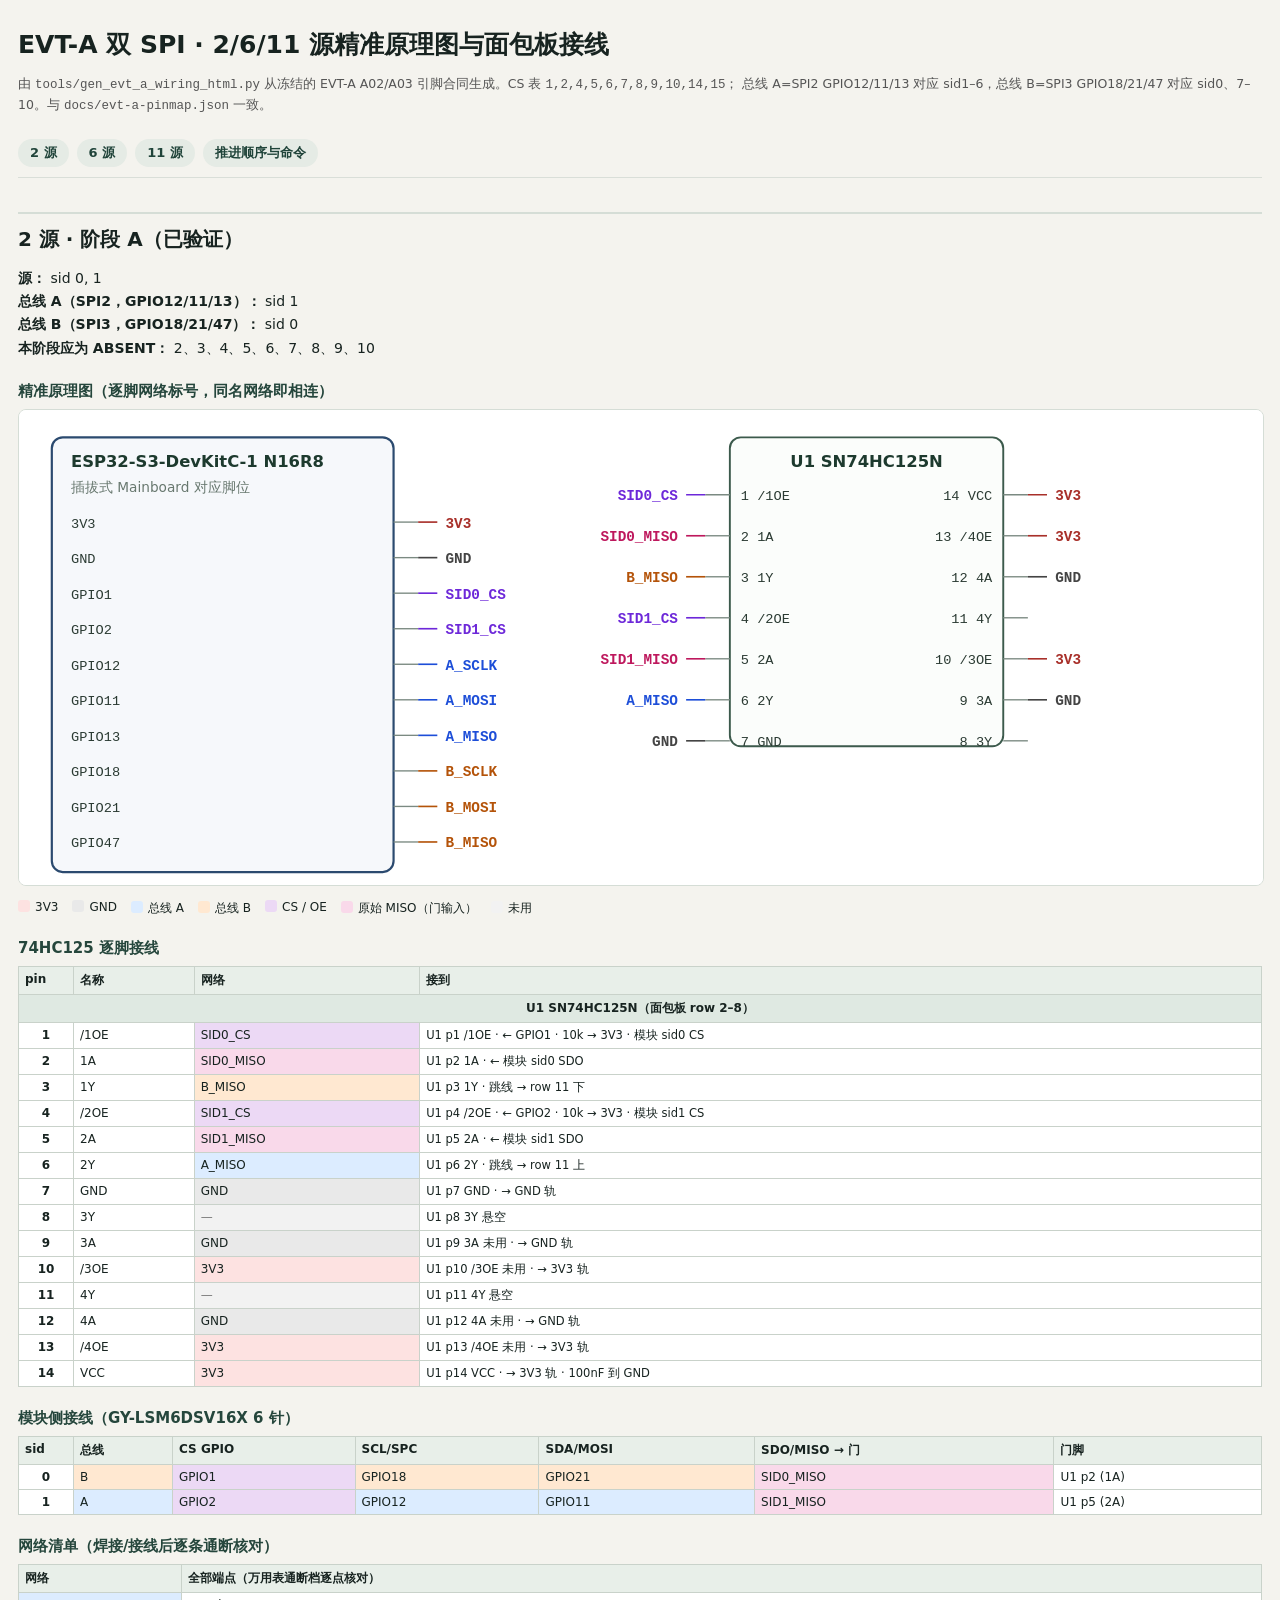
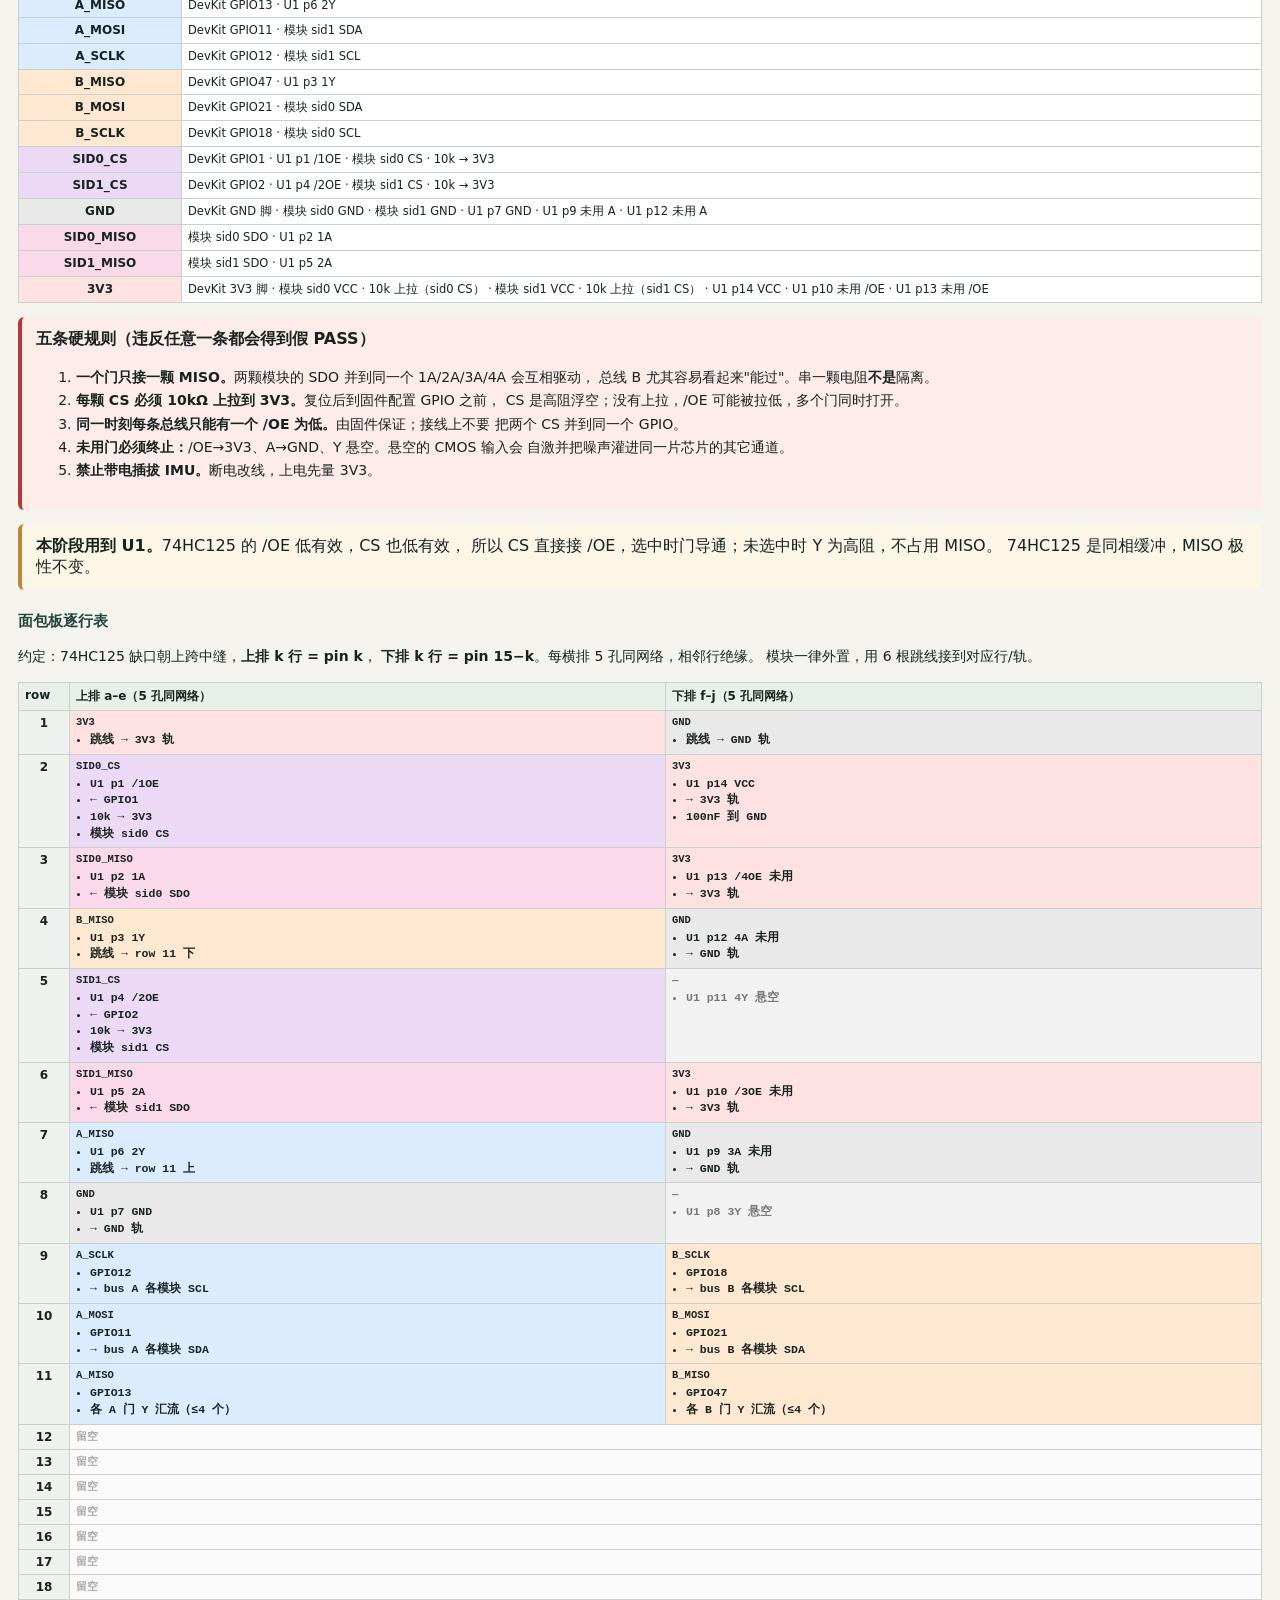
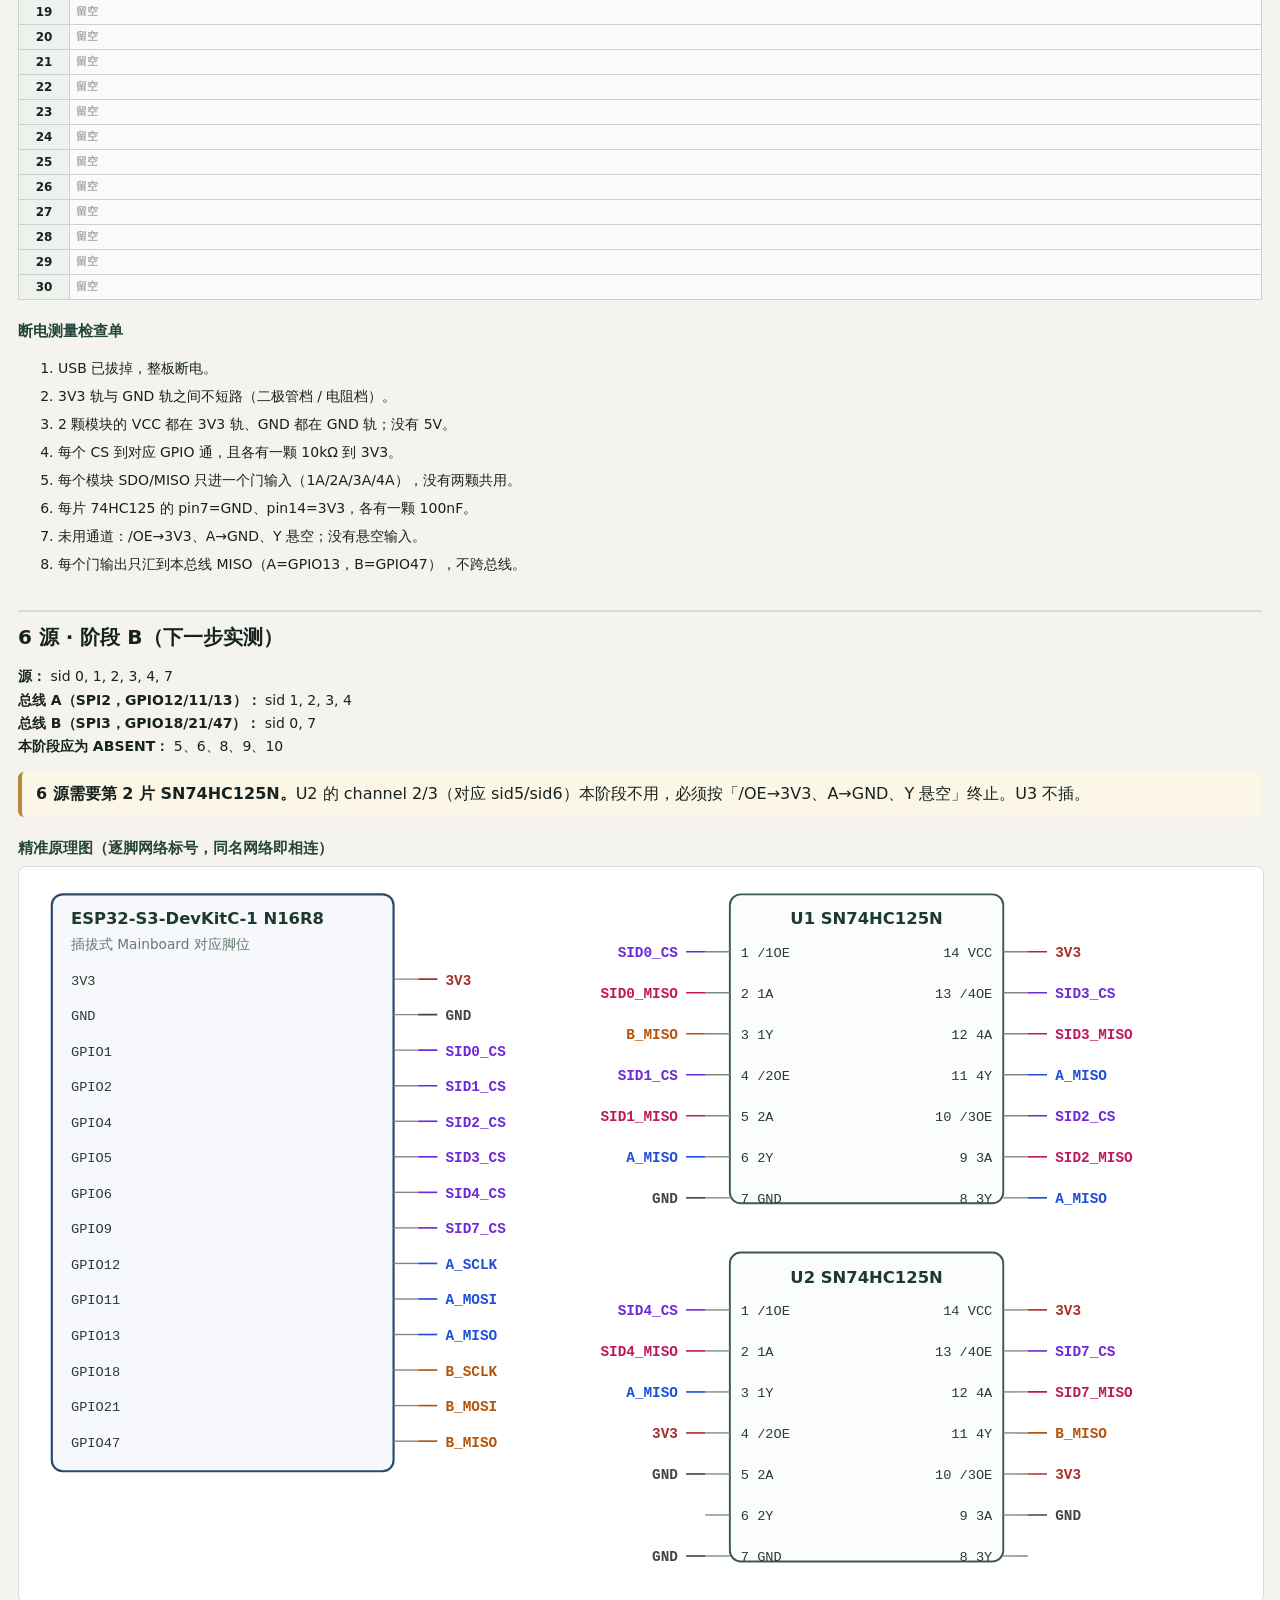
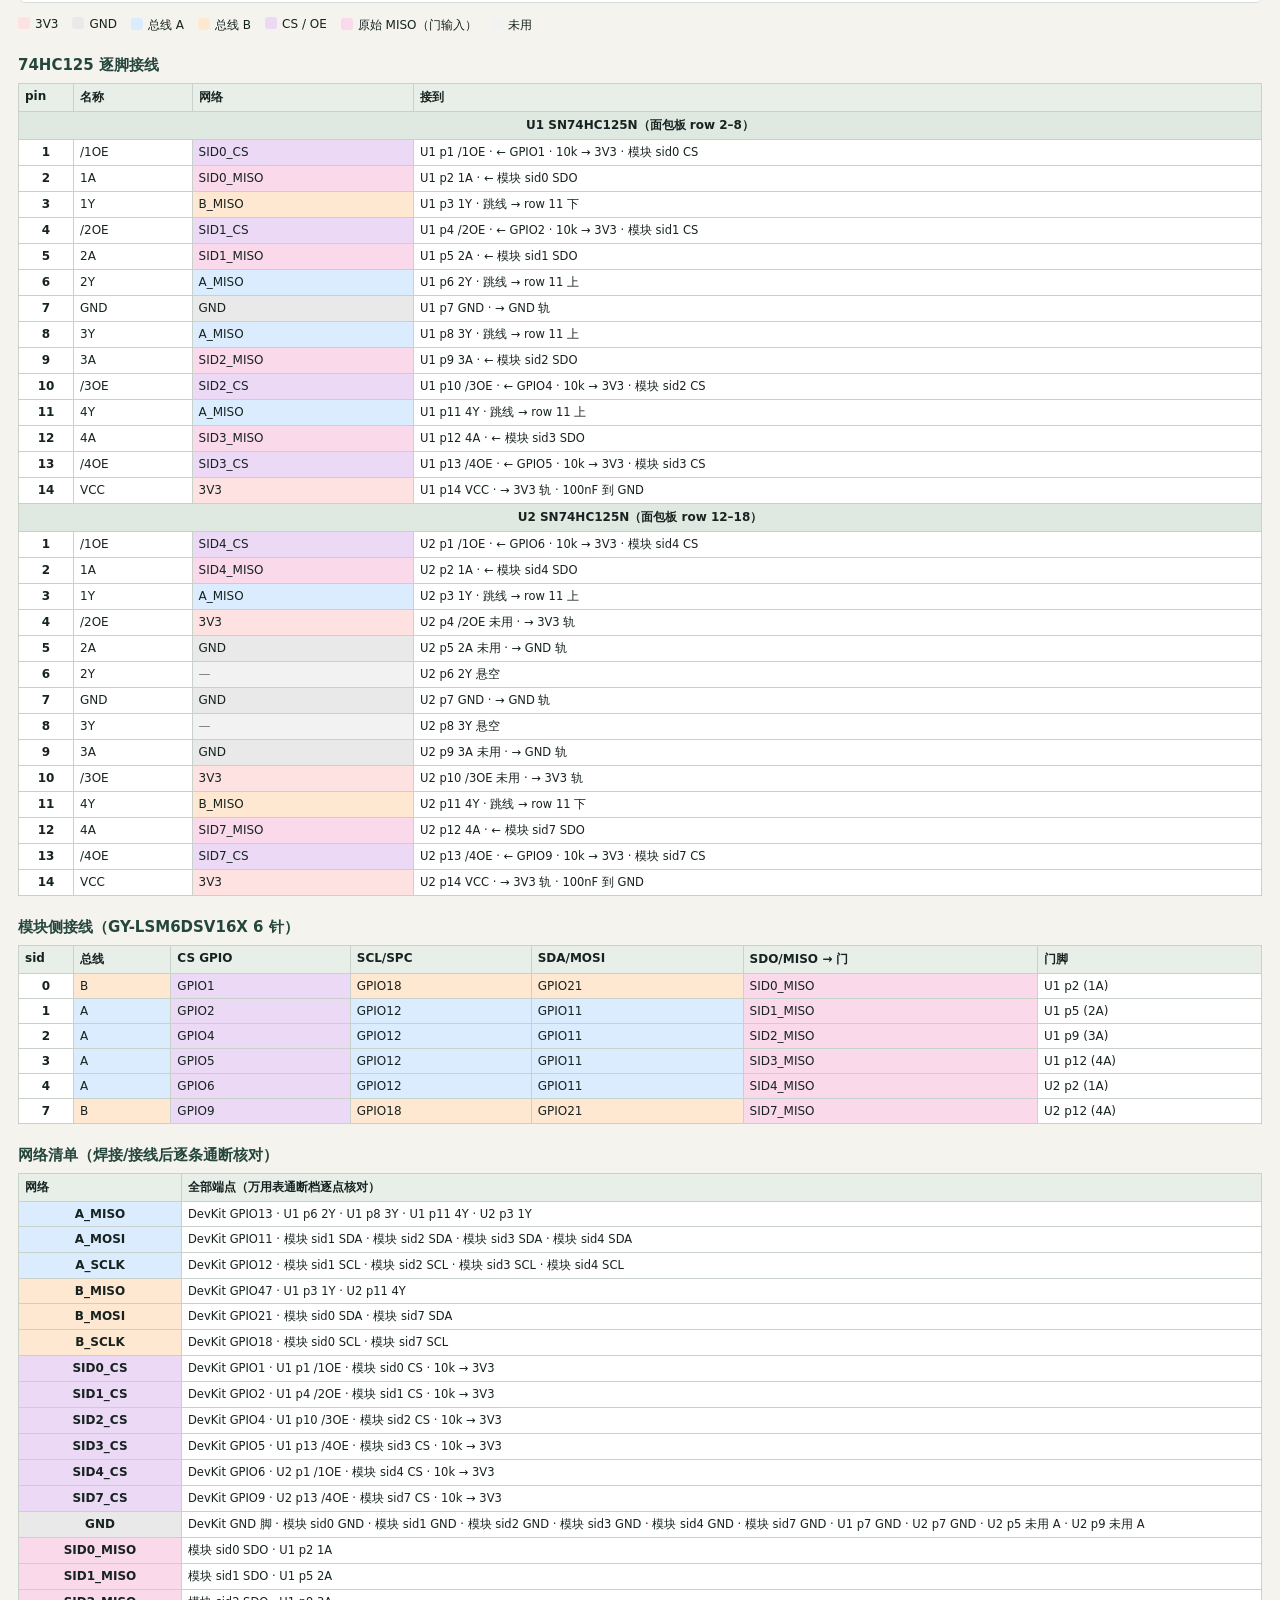
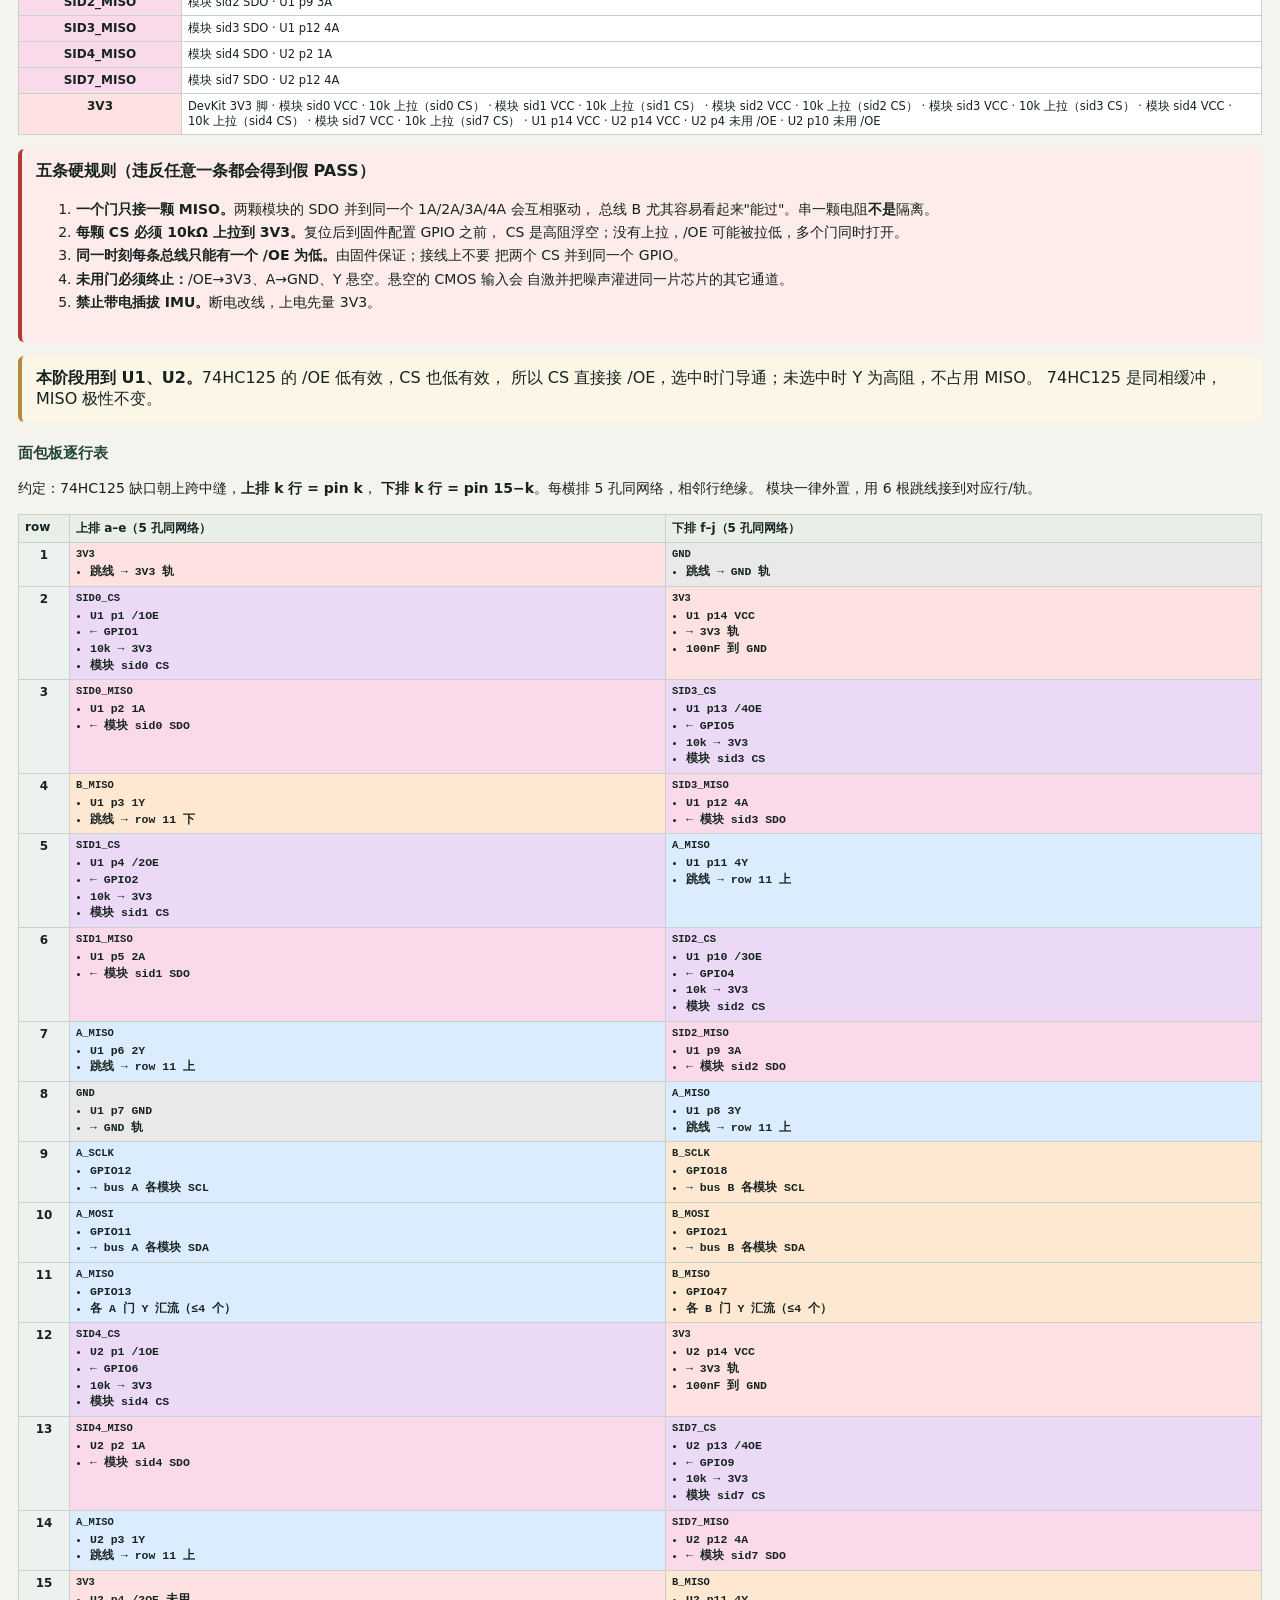
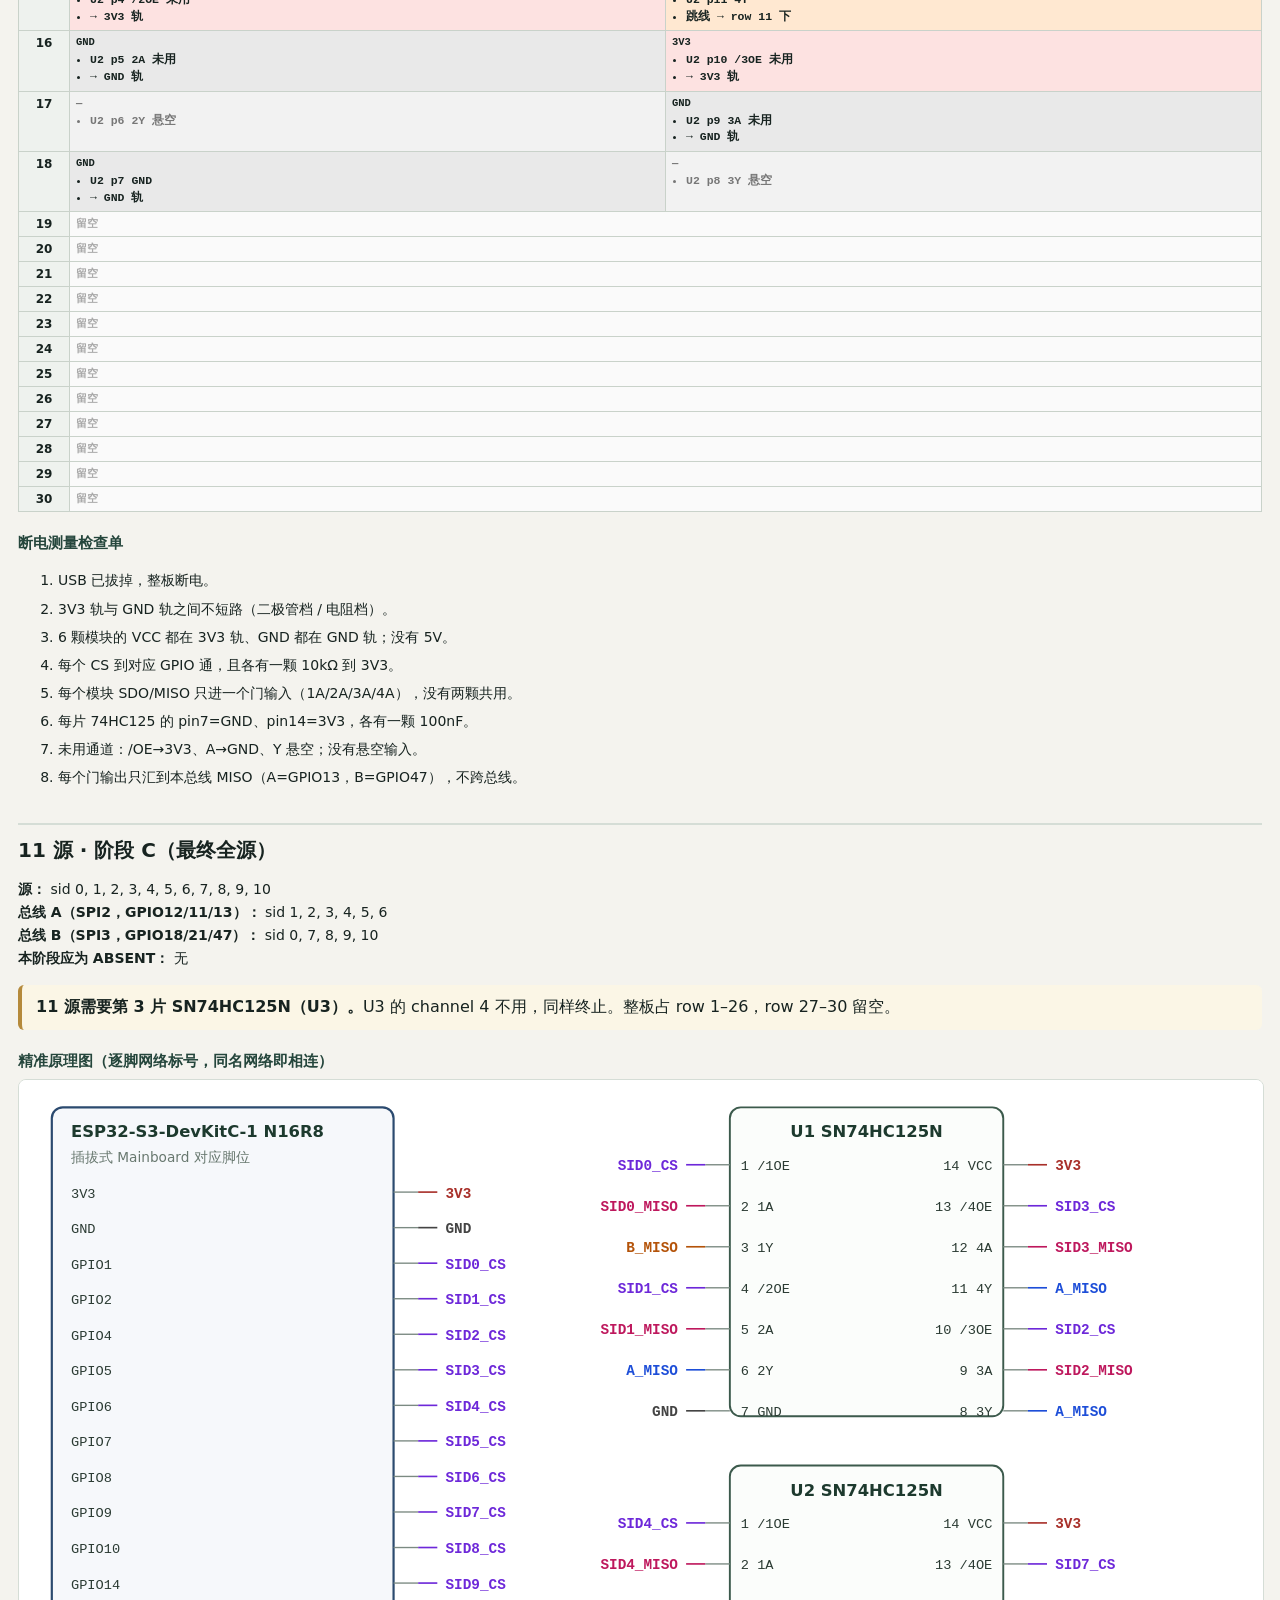
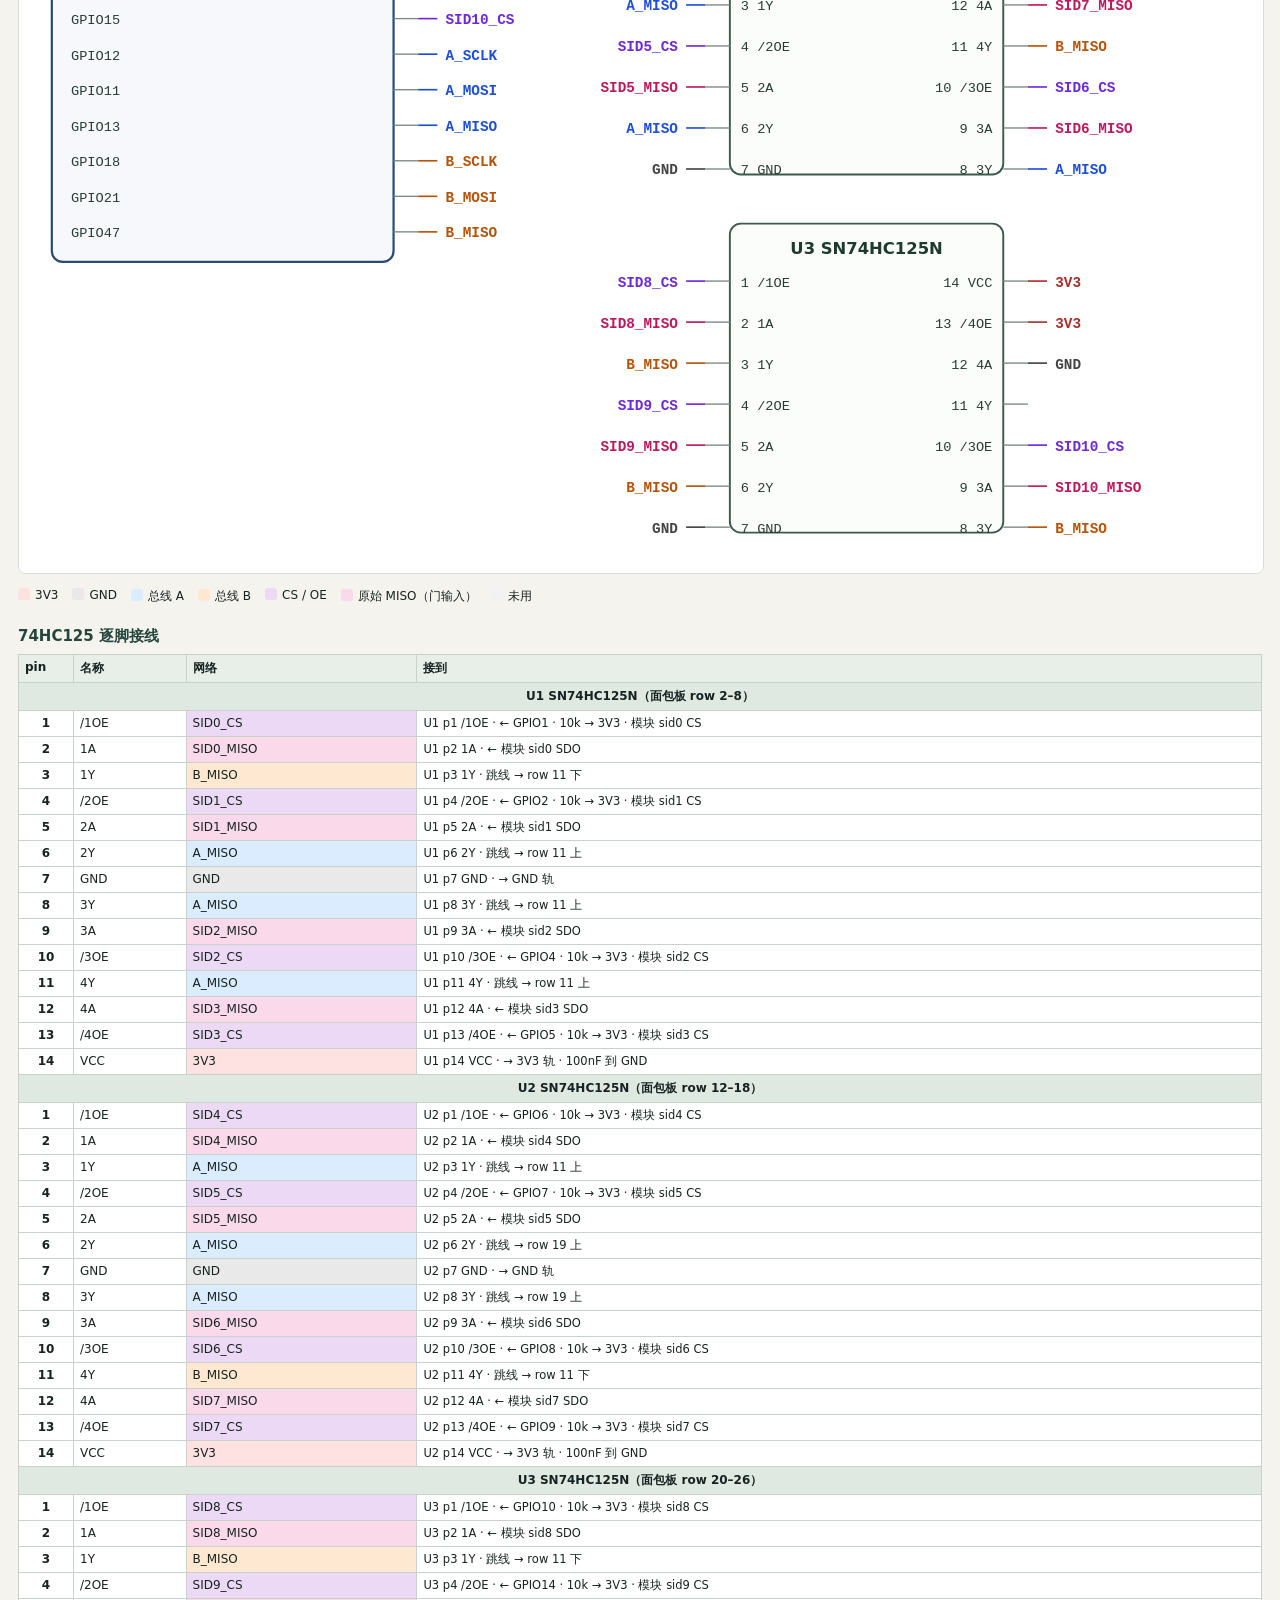
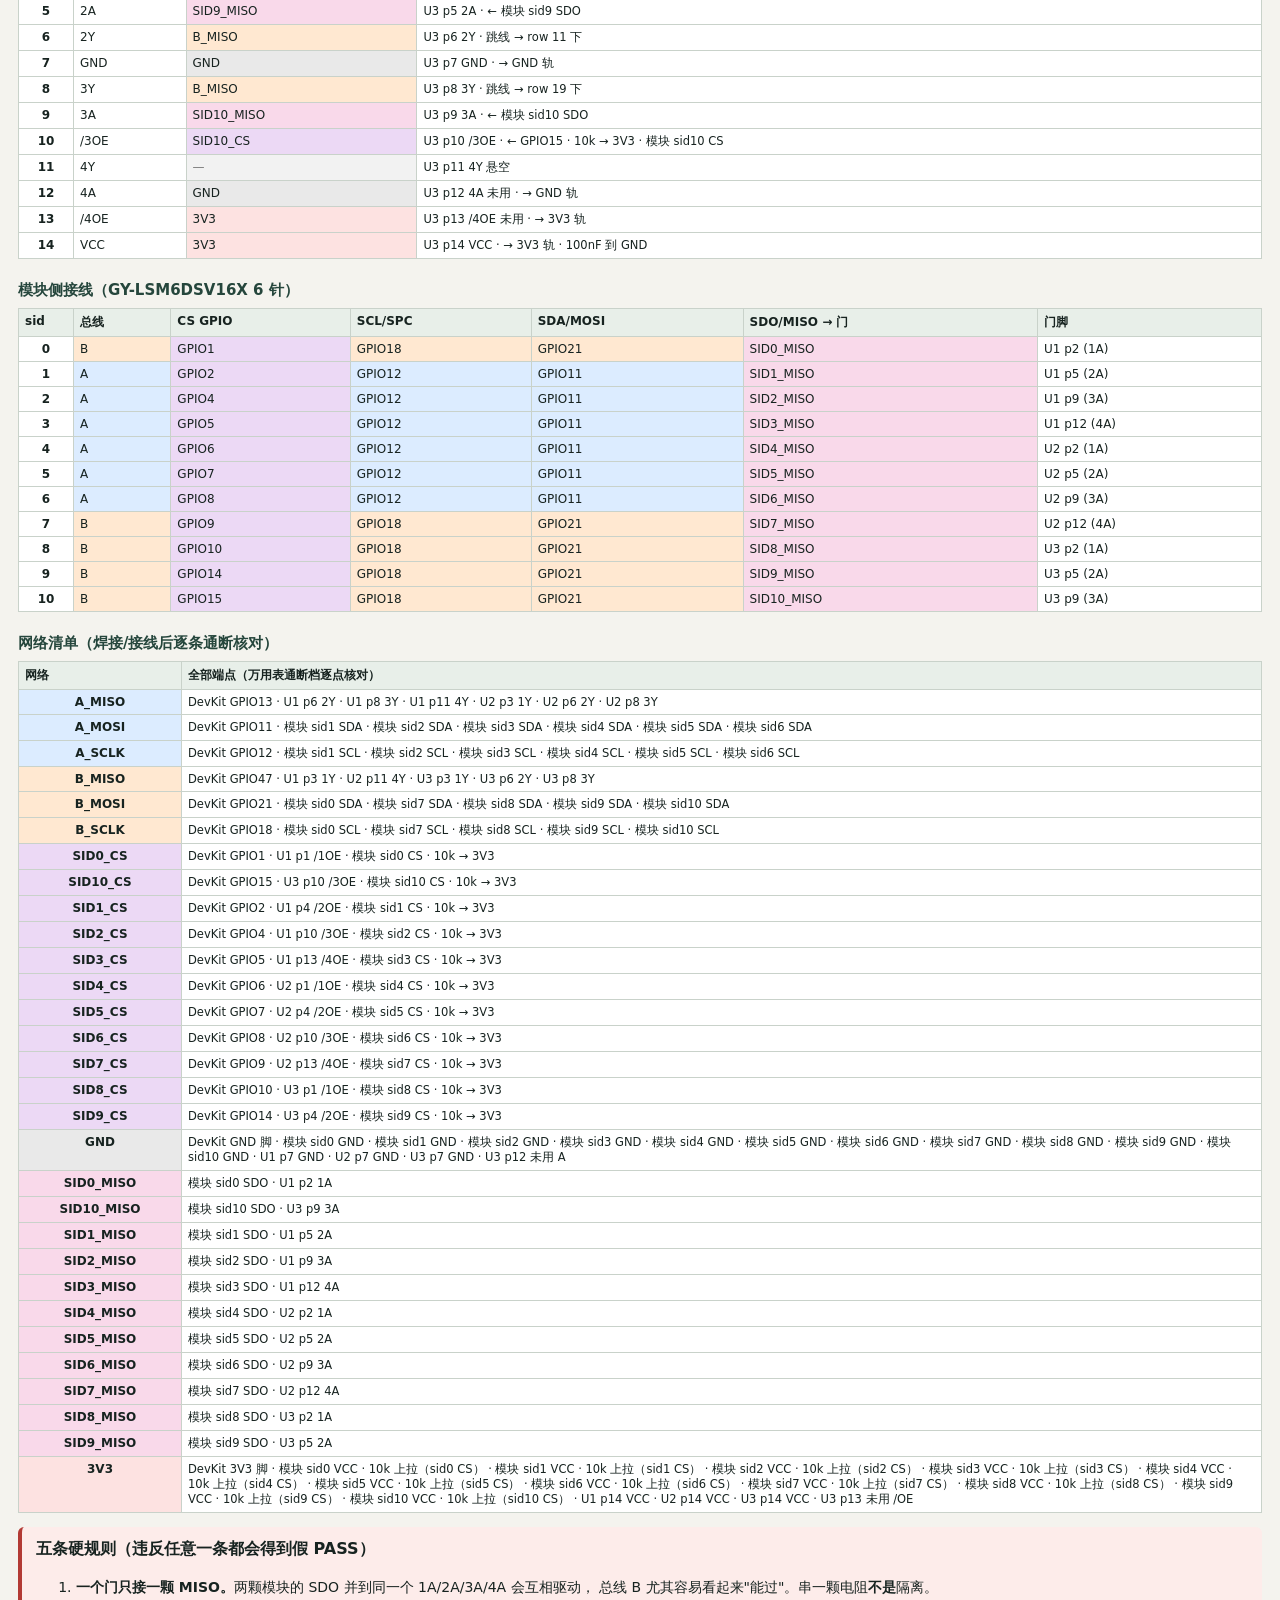
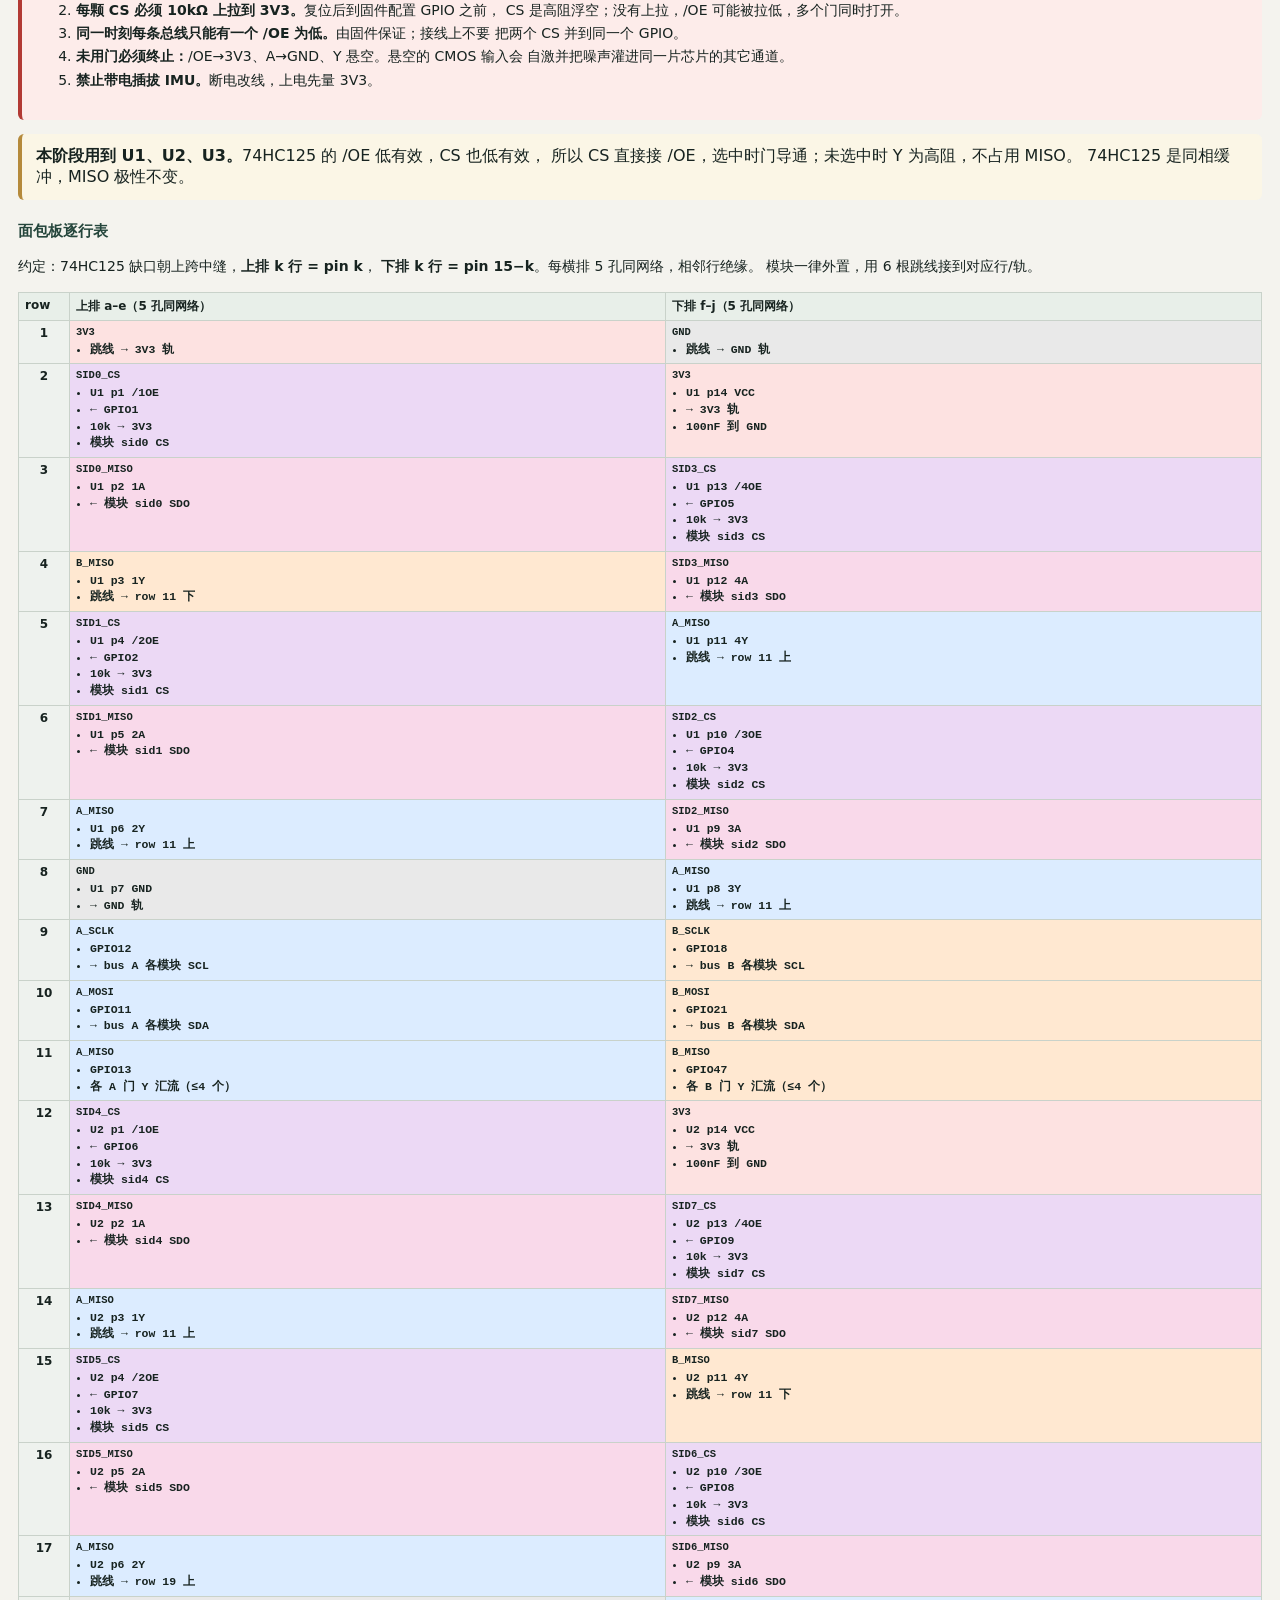
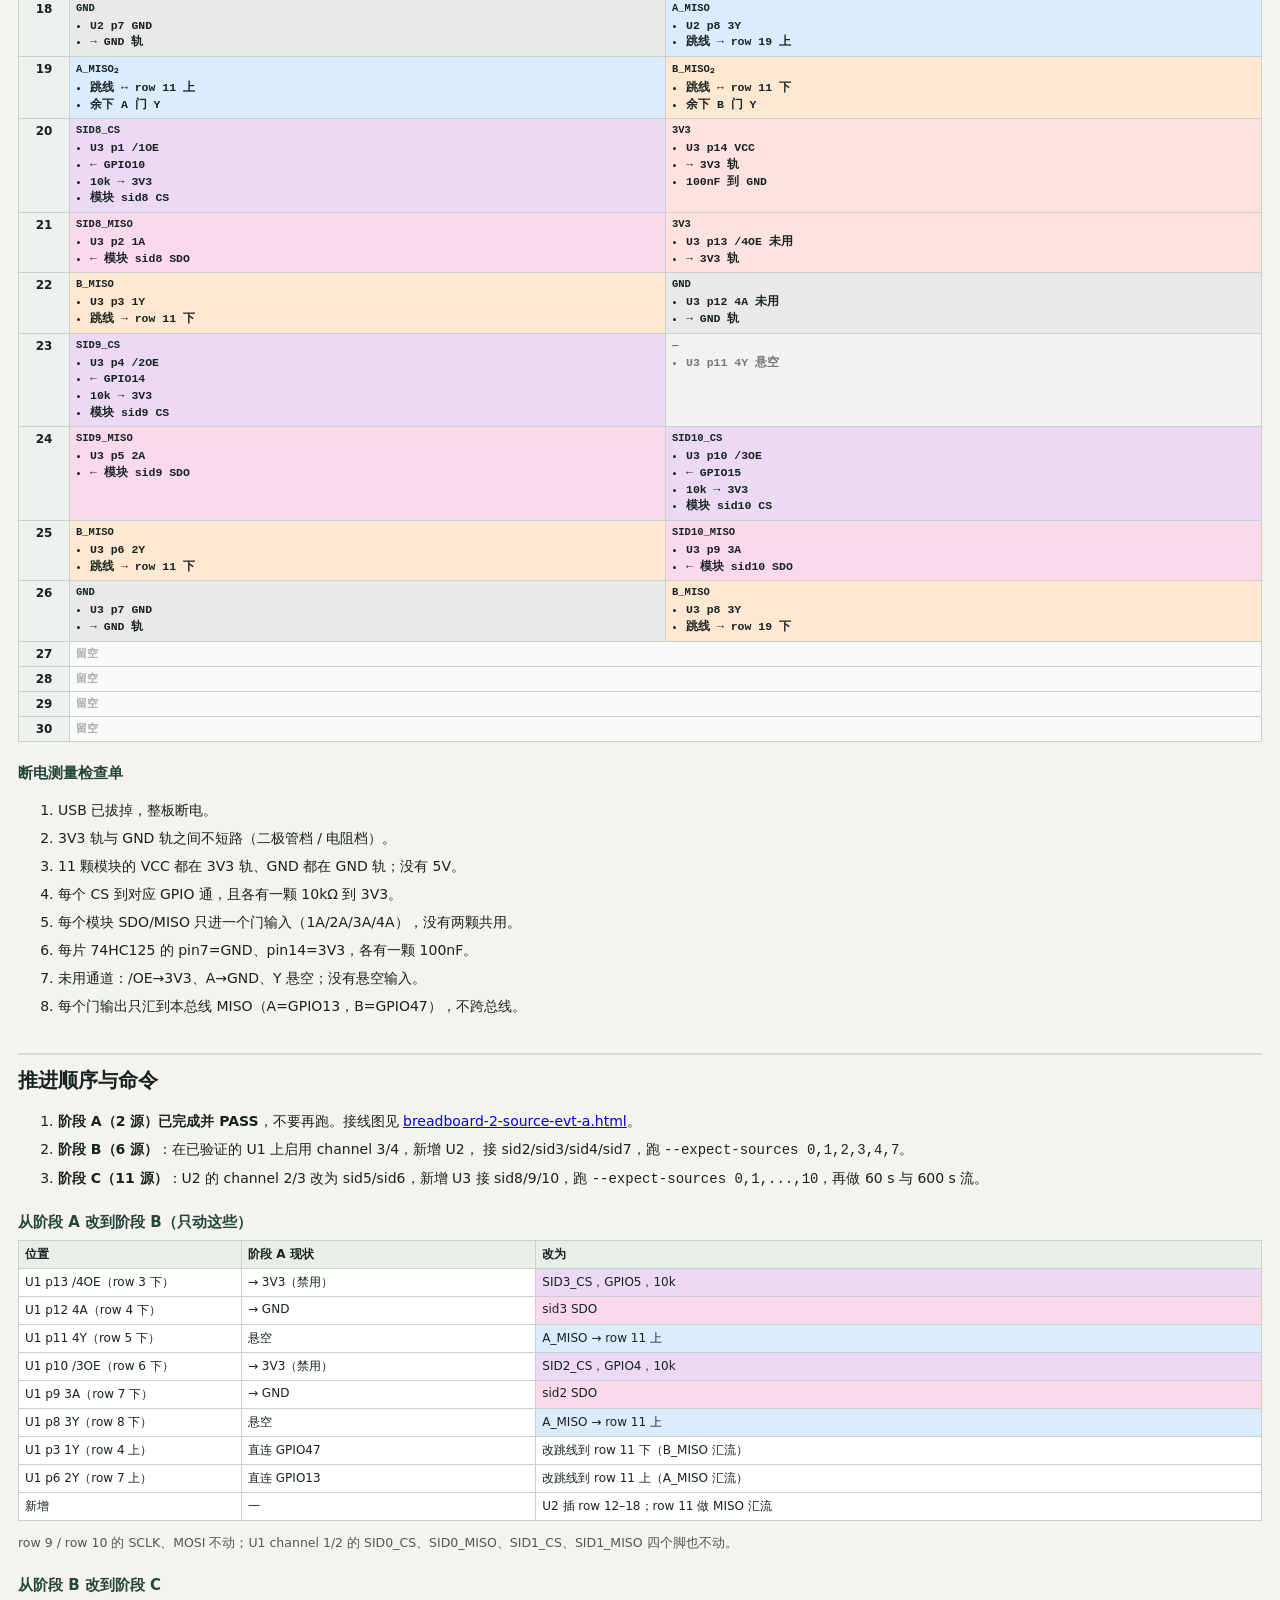
==== docs/evt-a-wiring-2-6-11.html @ 6f926b88 "docs(imu): generate precise 2/6/11-source schematics and breadboard maps The gate channel assignment" ====
<!doctype html>
<html lang="zh-CN"><head><meta charset="utf-8">
<meta name="viewport" content="width=device-width,initial-scale=1">
<title>EVT-A 双 SPI · 2/6/11 源原理图与面包板接线</title>
<style>
body{margin:0;background:#f4f3ee;color:#172320;font-family:Inter,'Noto Sans CJK SC','Microsoft YaHei',system-ui,sans-serif}
main{max-width:1280px;margin:0 auto;padding:24px 18px 64px}
h1{font-size:25px;margin:4px 0 6px}
h2{font-size:20px;margin:34px 0 12px;padding-top:12px;border-top:2px solid #d5ddd6}
h3{font-size:15px;margin:22px 0 8px;color:#25463c}
p,li{line-height:1.65;font-size:14px}
.small{font-size:12.5px;color:#555}
nav{position:sticky;top:0;background:#f4f3ee;padding:10px 0;z-index:5;
display:flex;gap:8px;flex-wrap:wrap;border-bottom:1px solid #d9ded8}
nav a{font-size:13px;padding:5px 12px;border-radius:14px;background:#e5ebe5;
color:#20443a;text-decoration:none;font-weight:600}
nav a:hover{background:#cfdccf}
.warn{background:#fdecea;border-left:4px solid #b23a34;padding:12px 14px;border-radius:6px;margin:14px 0}
.note{background:#fbf6e6;border-left:4px solid #b58a3c;padding:12px 14px;border-radius:6px;margin:14px 0}
.legend{display:flex;gap:14px;flex-wrap:wrap;font-size:12px;margin:10px 0}
.legend i{display:inline-block;width:12px;height:12px;border-radius:3px;margin-right:5px;vertical-align:-1px}
table{border-collapse:collapse;width:100%;font-size:12px;background:#fff;margin:8px 0}
th,td{border:1px solid #c9d2ca;padding:5px 6px;vertical-align:top}
thead th{background:#e8efe9;text-align:left}
.rowno{background:#eef2ee;width:38px;text-align:center}
.net ul{margin:4px 0 0 14px;padding:0}
.net li{font-size:11.5px;line-height:1.45}
.net-pwr{background:#fde2e1} .net-gnd{background:#e9e9e9}
.net-busA{background:#dcecff} .net-busB{background:#ffe8d1}
.net-cs{background:#ecd9f5} .net-miso{background:#f9d9ea}
.net-nc{background:#f2f2f2;color:#777} .net-spare{background:#fafafa;color:#aaa}
td.n-pwr,.n-pwr{background:#fde2e1} td.n-gnd,.n-gnd{background:#e9e9e9}
td.n-busA,.n-busA{background:#dcecff} td.n-busB,.n-busB{background:#ffe8d1}
td.n-cs,.n-cs{background:#ecd9f5} td.n-miso,.n-miso{background:#f9d9ea}
td.n-nc,.n-nc{background:#f2f2f2;color:#777}
.conn{font-size:11.5px}
table.pins td:first-child{text-align:center;font-weight:700;width:42px}
table.nl td:first-child{width:150px}
table.move td:first-child{width:210px;text-align:left;font-weight:400}
tr.pkghdr td{background:#dfe9e2;font-weight:700}
ol.check li{margin:5px 0}
pre{background:#101614;color:#d9f2e4;padding:12px 14px;border-radius:7px;
overflow-x:auto;font-size:12px;line-height:1.55}
code{font-family:'JetBrains Mono',ui-monospace,monospace}
svg.sch{width:100%;height:auto;background:#fff;border:1px solid #d5ddd6;border-radius:8px}
.icbox{fill:#fbfdfb;stroke:#3c5a4c;stroke-width:1.4}
.devbox{fill:#f6f8fb;stroke:#2b4a6f;stroke-width:1.6}
.ictitle{font-size:12px;font-weight:700;fill:#1d3a2e}
.icnote{font-size:10px;fill:#68786f}
.pinname{font-size:10px;fill:#2b3b33;font-family:ui-monospace,monospace}
.net{font-size:10.5px;font-family:ui-monospace,monospace;font-weight:600}
.net.pwr{fill:#a8302a} .net.gnd{fill:#444} .net.busA{fill:#1d4ed8}
.net.busB{fill:#b45309} .net.cs{fill:#6d28d9} .net.miso{fill:#be185d}
.net.nc{fill:#9aa0a6}
.pin{stroke:#7b8a82;stroke-width:1}
.pwrln{stroke:#a8302a;stroke-width:1.2} .gndln{stroke:#444;stroke-width:1.2}
.busAln{stroke:#1d4ed8;stroke-width:1.2} .busBln{stroke:#b45309;stroke-width:1.2}
.csln{stroke:#6d28d9;stroke-width:1.2} .misoln{stroke:#be185d;stroke-width:1.2}
.ncln{stroke:#9aa0a6;stroke-width:1}
@media print{body{background:#fff}nav{display:none}pre{background:#f2f2f2;color:#000}}
</style></head><body><main>
<h1>EVT-A 双 SPI · 2/6/11 源精准原理图与面包板接线</h1>
<p class="small">由 <code>tools/gen_evt_a_wiring_html.py</code> 从冻结的 EVT-A
A02/A03 引脚合同生成。CS 表 <code>1,2,4,5,6,7,8,9,10,14,15</code>；
总线 A=SPI2 GPIO12/11/13 对应 sid1–6，总线 B=SPI3 GPIO18/21/47 对应
sid0、7–10。与 <code>docs/evt-a-pinmap.json</code> 一致。</p>
<nav><a href="#s2">2 源</a><a href="#s6">6 源</a><a href="#s11">11 源</a><a href="#steps">推进顺序与命令</a></nav>

<section id="s2">
<h2>2 源 · 阶段 A（已验证）</h2>
<p><b>源：</b> sid 0, 1<br>
<b>总线 A（SPI2，GPIO12/11/13）：</b> sid 1<br>
<b>总线 B（SPI3，GPIO18/21/47）：</b> sid 0<br>
<b>本阶段应为 ABSENT：</b> 2、3、4、5、6、7、8、9、10</p>


<h3>精准原理图（逐脚网络标号，同名网络即相连）</h3>
<svg viewBox="0 0 910 348" class="sch" xmlns="http://www.w3.org/2000/svg"><rect width="100%" height="100%" fill="#ffffff"/><g transform="translate(24,20)"><rect x="0" y="0" width="250" height="318" rx="8" class="devbox"/><text x="14" y="22" class="ictitle">ESP32-S3-DevKitC-1 N16R8</text><text x="14" y="40" class="icnote">插拔式 Mainboard 对应脚位</text><text x="14" y="66" class="pinname">3V3</text><line x1="250" y1="62" x2="268" y2="62" class="pin"/><line x1="268" y1="62" x2="282" y2="62" class="pwrln"/><text x="288" y="66" class="net pwr">3V3</text><text x="14" y="92" class="pinname">GND</text><line x1="250" y1="88" x2="268" y2="88" class="pin"/><line x1="268" y1="88" x2="282" y2="88" class="gndln"/><text x="288" y="92" class="net gnd">GND</text><text x="14" y="118" class="pinname">GPIO1</text><line x1="250" y1="114" x2="268" y2="114" class="pin"/><line x1="268" y1="114" x2="282" y2="114" class="csln"/><text x="288" y="118" class="net cs">SID0_CS</text><text x="14" y="144" class="pinname">GPIO2</text><line x1="250" y1="140" x2="268" y2="140" class="pin"/><line x1="268" y1="140" x2="282" y2="140" class="csln"/><text x="288" y="144" class="net cs">SID1_CS</text><text x="14" y="170" class="pinname">GPIO12</text><line x1="250" y1="166" x2="268" y2="166" class="pin"/><line x1="268" y1="166" x2="282" y2="166" class="busAln"/><text x="288" y="170" class="net busA">A_SCLK</text><text x="14" y="196" class="pinname">GPIO11</text><line x1="250" y1="192" x2="268" y2="192" class="pin"/><line x1="268" y1="192" x2="282" y2="192" class="busAln"/><text x="288" y="196" class="net busA">A_MOSI</text><text x="14" y="222" class="pinname">GPIO13</text><line x1="250" y1="218" x2="268" y2="218" class="pin"/><line x1="268" y1="218" x2="282" y2="218" class="busAln"/><text x="288" y="222" class="net busA">A_MISO</text><text x="14" y="248" class="pinname">GPIO18</text><line x1="250" y1="244" x2="268" y2="244" class="pin"/><line x1="268" y1="244" x2="282" y2="244" class="busBln"/><text x="288" y="248" class="net busB">B_SCLK</text><text x="14" y="274" class="pinname">GPIO21</text><line x1="250" y1="270" x2="268" y2="270" class="pin"/><line x1="268" y1="270" x2="282" y2="270" class="busBln"/><text x="288" y="274" class="net busB">B_MOSI</text><text x="14" y="300" class="pinname">GPIO47</text><line x1="250" y1="296" x2="268" y2="296" class="pin"/><line x1="268" y1="296" x2="282" y2="296" class="busBln"/><text x="288" y="300" class="net busB">B_MISO</text></g><g transform="translate(520,20)"><rect x="0" y="0" width="200" height="226" rx="8" class="icbox"/><text x="100.0" y="22" class="ictitle" text-anchor="middle">U1  SN74HC125N</text><line x1="-18" y1="42" x2="0" y2="42" class="pin"/><text x="8" y="46" class="pinname">1 /1OE</text><line x1="-18" y1="42" x2="-32" y2="42" class="csln"/><text x="-38" y="46" class="net cs" text-anchor="end">SID0_CS</text><line x1="200" y1="42" x2="218" y2="42" class="pin"/><text x="192" y="46" class="pinname" text-anchor="end">14 VCC</text><line x1="218" y1="42" x2="232" y2="42" class="pwrln"/><text x="238" y="46" class="net pwr">3V3</text><line x1="-18" y1="72" x2="0" y2="72" class="pin"/><text x="8" y="76" class="pinname">2 1A</text><line x1="-18" y1="72" x2="-32" y2="72" class="misoln"/><text x="-38" y="76" class="net miso" text-anchor="end">SID0_MISO</text><line x1="200" y1="72" x2="218" y2="72" class="pin"/><text x="192" y="76" class="pinname" text-anchor="end">13 /4OE</text><line x1="218" y1="72" x2="232" y2="72" class="pwrln"/><text x="238" y="76" class="net pwr">3V3</text><line x1="-18" y1="102" x2="0" y2="102" class="pin"/><text x="8" y="106" class="pinname">3 1Y</text><line x1="-18" y1="102" x2="-32" y2="102" class="busBln"/><text x="-38" y="106" class="net busB" text-anchor="end">B_MISO</text><line x1="200" y1="102" x2="218" y2="102" class="pin"/><text x="192" y="106" class="pinname" text-anchor="end">12 4A</text><line x1="218" y1="102" x2="232" y2="102" class="gndln"/><text x="238" y="106" class="net gnd">GND</text><line x1="-18" y1="132" x2="0" y2="132" class="pin"/><text x="8" y="136" class="pinname">4 /2OE</text><line x1="-18" y1="132" x2="-32" y2="132" class="csln"/><text x="-38" y="136" class="net cs" text-anchor="end">SID1_CS</text><line x1="200" y1="132" x2="218" y2="132" class="pin"/><text x="192" y="136" class="pinname" text-anchor="end">11 4Y</text><line x1="-18" y1="162" x2="0" y2="162" class="pin"/><text x="8" y="166" class="pinname">5 2A</text><line x1="-18" y1="162" x2="-32" y2="162" class="misoln"/><text x="-38" y="166" class="net miso" text-anchor="end">SID1_MISO</text><line x1="200" y1="162" x2="218" y2="162" class="pin"/><text x="192" y="166" class="pinname" text-anchor="end">10 /3OE</text><line x1="218" y1="162" x2="232" y2="162" class="pwrln"/><text x="238" y="166" class="net pwr">3V3</text><line x1="-18" y1="192" x2="0" y2="192" class="pin"/><text x="8" y="196" class="pinname">6 2Y</text><line x1="-18" y1="192" x2="-32" y2="192" class="busAln"/><text x="-38" y="196" class="net busA" text-anchor="end">A_MISO</text><line x1="200" y1="192" x2="218" y2="192" class="pin"/><text x="192" y="196" class="pinname" text-anchor="end">9 3A</text><line x1="218" y1="192" x2="232" y2="192" class="gndln"/><text x="238" y="196" class="net gnd">GND</text><line x1="-18" y1="222" x2="0" y2="222" class="pin"/><text x="8" y="226" class="pinname">7 GND</text><line x1="-18" y1="222" x2="-32" y2="222" class="gndln"/><text x="-38" y="226" class="net gnd" text-anchor="end">GND</text><line x1="200" y1="222" x2="218" y2="222" class="pin"/><text x="192" y="226" class="pinname" text-anchor="end">8 3Y</text></g></svg>
<div class="legend">
<span><i style="background:#fde2e1"></i>3V3</span>
<span><i style="background:#e9e9e9"></i>GND</span>
<span><i style="background:#dcecff"></i>总线 A</span>
<span><i style="background:#ffe8d1"></i>总线 B</span>
<span><i style="background:#ecd9f5"></i>CS / OE</span>
<span><i style="background:#f9d9ea"></i>原始 MISO（门输入）</span>
<span><i style="background:#f2f2f2"></i>未用</span>
</div>

<h3>74HC125 逐脚接线</h3>
<table class="pins"><thead><tr><th>pin</th><th>名称</th><th>网络</th><th>接到</th></tr></thead><tbody><tr class="pkghdr"><td colspan="4">U1 SN74HC125N（面包板 row 2–8）</td></tr><tr><td>1</td><td>/1OE</td><td class="n-cs">SID0_CS</td><td class="conn">U1 p1 /1OE · ← GPIO1 · 10k → 3V3 · 模块 sid0 CS</td></tr><tr><td>2</td><td>1A</td><td class="n-miso">SID0_MISO</td><td class="conn">U1 p2 1A · ← 模块 sid0 SDO</td></tr><tr><td>3</td><td>1Y</td><td class="n-busB">B_MISO</td><td class="conn">U1 p3 1Y · 跳线 → row 11 下</td></tr><tr><td>4</td><td>/2OE</td><td class="n-cs">SID1_CS</td><td class="conn">U1 p4 /2OE · ← GPIO2 · 10k → 3V3 · 模块 sid1 CS</td></tr><tr><td>5</td><td>2A</td><td class="n-miso">SID1_MISO</td><td class="conn">U1 p5 2A · ← 模块 sid1 SDO</td></tr><tr><td>6</td><td>2Y</td><td class="n-busA">A_MISO</td><td class="conn">U1 p6 2Y · 跳线 → row 11 上</td></tr><tr><td>7</td><td>GND</td><td class="n-gnd">GND</td><td class="conn">U1 p7 GND · → GND 轨</td></tr><tr><td>8</td><td>3Y</td><td class="n-nc">—</td><td class="conn">U1 p8 3Y 悬空</td></tr><tr><td>9</td><td>3A</td><td class="n-gnd">GND</td><td class="conn">U1 p9 3A 未用 · → GND 轨</td></tr><tr><td>10</td><td>/3OE</td><td class="n-pwr">3V3</td><td class="conn">U1 p10 /3OE 未用 · → 3V3 轨</td></tr><tr><td>11</td><td>4Y</td><td class="n-nc">—</td><td class="conn">U1 p11 4Y 悬空</td></tr><tr><td>12</td><td>4A</td><td class="n-gnd">GND</td><td class="conn">U1 p12 4A 未用 · → GND 轨</td></tr><tr><td>13</td><td>/4OE</td><td class="n-pwr">3V3</td><td class="conn">U1 p13 /4OE 未用 · → 3V3 轨</td></tr><tr><td>14</td><td>VCC</td><td class="n-pwr">3V3</td><td class="conn">U1 p14 VCC · → 3V3 轨 · 100nF 到 GND</td></tr></tbody></table>

<h3>模块侧接线（GY-LSM6DSV16X 6 针）</h3>
<table class="pins"><thead><tr><th>sid</th><th>总线</th><th>CS GPIO</th><th>SCL/SPC</th><th>SDA/MOSI</th><th>SDO/MISO → 门</th><th>门脚</th></tr></thead><tbody><tr><td><b>0</b></td><td class="n-busB">B</td><td class="n-cs">GPIO1</td><td class="n-busB">GPIO18</td><td class="n-busB">GPIO21</td><td class="n-miso">SID0_MISO</td><td>U1 p2 (1A)</td></tr><tr><td><b>1</b></td><td class="n-busA">A</td><td class="n-cs">GPIO2</td><td class="n-busA">GPIO12</td><td class="n-busA">GPIO11</td><td class="n-miso">SID1_MISO</td><td>U1 p5 (2A)</td></tr></tbody></table>

<h3>网络清单（焊接/接线后逐条通断核对）</h3>
<table class="pins nl"><thead><tr><th>网络</th><th>全部端点（万用表通断档逐点核对）</th></tr></thead><tbody><tr><td class="n-busA"><b>A_MISO</b></td><td class="conn">DevKit GPIO13 · U1 p6 2Y</td></tr><tr><td class="n-busA"><b>A_MOSI</b></td><td class="conn">DevKit GPIO11 · 模块 sid1 SDA</td></tr><tr><td class="n-busA"><b>A_SCLK</b></td><td class="conn">DevKit GPIO12 · 模块 sid1 SCL</td></tr><tr><td class="n-busB"><b>B_MISO</b></td><td class="conn">DevKit GPIO47 · U1 p3 1Y</td></tr><tr><td class="n-busB"><b>B_MOSI</b></td><td class="conn">DevKit GPIO21 · 模块 sid0 SDA</td></tr><tr><td class="n-busB"><b>B_SCLK</b></td><td class="conn">DevKit GPIO18 · 模块 sid0 SCL</td></tr><tr><td class="n-cs"><b>SID0_CS</b></td><td class="conn">DevKit GPIO1 · U1 p1 /1OE · 模块 sid0 CS · 10k → 3V3</td></tr><tr><td class="n-cs"><b>SID1_CS</b></td><td class="conn">DevKit GPIO2 · U1 p4 /2OE · 模块 sid1 CS · 10k → 3V3</td></tr><tr><td class="n-gnd"><b>GND</b></td><td class="conn">DevKit GND 脚 · 模块 sid0 GND · 模块 sid1 GND · U1 p7 GND · U1 p9 未用 A · U1 p12 未用 A</td></tr><tr><td class="n-miso"><b>SID0_MISO</b></td><td class="conn">模块 sid0 SDO · U1 p2 1A</td></tr><tr><td class="n-miso"><b>SID1_MISO</b></td><td class="conn">模块 sid1 SDO · U1 p5 2A</td></tr><tr><td class="n-pwr"><b>3V3</b></td><td class="conn">DevKit 3V3 脚 · 模块 sid0 VCC · 10k 上拉（sid0 CS） · 模块 sid1 VCC · 10k 上拉（sid1 CS） · U1 p14 VCC · U1 p10 未用 /OE · U1 p13 未用 /OE</td></tr></tbody></table>

<div class="warn"><b>五条硬规则（违反任意一条都会得到假 PASS）</b><ol>
<li><b>一个门只接一颗 MISO。</b>两颗模块的 SDO 并到同一个 1A/2A/3A/4A 会互相驱动，
总线 B 尤其容易看起来"能过"。串一颗电阻<b>不是</b>隔离。</li>
<li><b>每颗 CS 必须 10kΩ 上拉到 3V3。</b>复位后到固件配置 GPIO 之前，
CS 是高阻浮空；没有上拉，/OE 可能被拉低，多个门同时打开。</li>
<li><b>同一时刻每条总线只能有一个 /OE 为低。</b>由固件保证；接线上不要
把两个 CS 并到同一个 GPIO。</li>
<li><b>未用门必须终止：</b>/OE→3V3、A→GND、Y 悬空。悬空的 CMOS 输入会
自激并把噪声灌进同一片芯片的其它通道。</li>
<li><b>禁止带电插拔 IMU。</b>断电改线，上电先量 3V3。</li>
</ol></div>
<div class="note"><b>本阶段用到 U1。</b>74HC125 的 /OE 低有效，CS 也低有效，
所以 CS 直接接 /OE，选中时门导通；未选中时 Y 为高阻，不占用 MISO。
74HC125 是同相缓冲，MISO 极性不变。</div>

<h3>面包板逐行表</h3>
<p>约定：74HC125 缺口朝上跨中缝，<b>上排 k 行 = pin k</b>，
<b>下排 k 行 = pin 15−k</b>。每横排 5 孔同网络，相邻行绝缘。
模块一律外置，用 6 根跳线接到对应行/轨。</p>
<table><thead><tr><th>row</th><th>上排 a–e（5 孔同网络）</th><th>下排 f–j（5 孔同网络）</th></tr></thead><tbody><tr><th class='rowno'>1</th><td class="net net-pwr"><b>3V3</b><ul><li>跳线 → 3V3 轨</li></ul></td><td class="net net-gnd"><b>GND</b><ul><li>跳线 → GND 轨</li></ul></td></tr><tr><th class='rowno'>2</th><td class="net net-cs"><b>SID0_CS</b><ul><li>U1 p1 /1OE</li><li>← GPIO1</li><li>10k → 3V3</li><li>模块 sid0 CS</li></ul></td><td class="net net-pwr"><b>3V3</b><ul><li>U1 p14 VCC</li><li>→ 3V3 轨</li><li>100nF 到 GND</li></ul></td></tr><tr><th class='rowno'>3</th><td class="net net-miso"><b>SID0_MISO</b><ul><li>U1 p2 1A</li><li>← 模块 sid0 SDO</li></ul></td><td class="net net-pwr"><b>3V3</b><ul><li>U1 p13 /4OE 未用</li><li>→ 3V3 轨</li></ul></td></tr><tr><th class='rowno'>4</th><td class="net net-busB"><b>B_MISO</b><ul><li>U1 p3 1Y</li><li>跳线 → row 11 下</li></ul></td><td class="net net-gnd"><b>GND</b><ul><li>U1 p12 4A 未用</li><li>→ GND 轨</li></ul></td></tr><tr><th class='rowno'>5</th><td class="net net-cs"><b>SID1_CS</b><ul><li>U1 p4 /2OE</li><li>← GPIO2</li><li>10k → 3V3</li><li>模块 sid1 CS</li></ul></td><td class="net net-nc"><b>—</b><ul><li>U1 p11 4Y 悬空</li></ul></td></tr><tr><th class='rowno'>6</th><td class="net net-miso"><b>SID1_MISO</b><ul><li>U1 p5 2A</li><li>← 模块 sid1 SDO</li></ul></td><td class="net net-pwr"><b>3V3</b><ul><li>U1 p10 /3OE 未用</li><li>→ 3V3 轨</li></ul></td></tr><tr><th class='rowno'>7</th><td class="net net-busA"><b>A_MISO</b><ul><li>U1 p6 2Y</li><li>跳线 → row 11 上</li></ul></td><td class="net net-gnd"><b>GND</b><ul><li>U1 p9 3A 未用</li><li>→ GND 轨</li></ul></td></tr><tr><th class='rowno'>8</th><td class="net net-gnd"><b>GND</b><ul><li>U1 p7 GND</li><li>→ GND 轨</li></ul></td><td class="net net-nc"><b>—</b><ul><li>U1 p8 3Y 悬空</li></ul></td></tr><tr><th class='rowno'>9</th><td class="net net-busA"><b>A_SCLK</b><ul><li>GPIO12</li><li>→ bus A 各模块 SCL</li></ul></td><td class="net net-busB"><b>B_SCLK</b><ul><li>GPIO18</li><li>→ bus B 各模块 SCL</li></ul></td></tr><tr><th class='rowno'>10</th><td class="net net-busA"><b>A_MOSI</b><ul><li>GPIO11</li><li>→ bus A 各模块 SDA</li></ul></td><td class="net net-busB"><b>B_MOSI</b><ul><li>GPIO21</li><li>→ bus B 各模块 SDA</li></ul></td></tr><tr><th class='rowno'>11</th><td class="net net-busA"><b>A_MISO</b><ul><li>GPIO13</li><li>各 A 门 Y 汇流（≤4 个）</li></ul></td><td class="net net-busB"><b>B_MISO</b><ul><li>GPIO47</li><li>各 B 门 Y 汇流（≤4 个）</li></ul></td></tr><tr><th class='rowno'>12</th><td class='net net-spare' colspan='2'>留空</td></tr><tr><th class='rowno'>13</th><td class='net net-spare' colspan='2'>留空</td></tr><tr><th class='rowno'>14</th><td class='net net-spare' colspan='2'>留空</td></tr><tr><th class='rowno'>15</th><td class='net net-spare' colspan='2'>留空</td></tr><tr><th class='rowno'>16</th><td class='net net-spare' colspan='2'>留空</td></tr><tr><th class='rowno'>17</th><td class='net net-spare' colspan='2'>留空</td></tr><tr><th class='rowno'>18</th><td class='net net-spare' colspan='2'>留空</td></tr><tr><th class='rowno'>19</th><td class='net net-spare' colspan='2'>留空</td></tr><tr><th class='rowno'>20</th><td class='net net-spare' colspan='2'>留空</td></tr><tr><th class='rowno'>21</th><td class='net net-spare' colspan='2'>留空</td></tr><tr><th class='rowno'>22</th><td class='net net-spare' colspan='2'>留空</td></tr><tr><th class='rowno'>23</th><td class='net net-spare' colspan='2'>留空</td></tr><tr><th class='rowno'>24</th><td class='net net-spare' colspan='2'>留空</td></tr><tr><th class='rowno'>25</th><td class='net net-spare' colspan='2'>留空</td></tr><tr><th class='rowno'>26</th><td class='net net-spare' colspan='2'>留空</td></tr><tr><th class='rowno'>27</th><td class='net net-spare' colspan='2'>留空</td></tr><tr><th class='rowno'>28</th><td class='net net-spare' colspan='2'>留空</td></tr><tr><th class='rowno'>29</th><td class='net net-spare' colspan='2'>留空</td></tr><tr><th class='rowno'>30</th><td class='net net-spare' colspan='2'>留空</td></tr></tbody></table>

<h3>断电测量检查单</h3>
<ol class="check"><li>USB 已拔掉，整板断电。</li><li>3V3 轨与 GND 轨之间不短路（二极管档 / 电阻档）。</li><li>2 颗模块的 VCC 都在 3V3 轨、GND 都在 GND 轨；没有 5V。</li><li>每个 CS 到对应 GPIO 通，且各有一颗 10kΩ 到 3V3。</li><li>每个模块 SDO/MISO 只进一个门输入（1A/2A/3A/4A），没有两颗共用。</li><li>每片 74HC125 的 pin7=GND、pin14=3V3，各有一颗 100nF。</li><li>未用通道：/OE→3V3、A→GND、Y 悬空；没有悬空输入。</li><li>每个门输出只汇到本总线 MISO（A=GPIO13，B=GPIO47），不跨总线。</li></ol>
</section>
<section id="s6">
<h2>6 源 · 阶段 B（下一步实测）</h2>
<p><b>源：</b> sid 0, 1, 2, 3, 4, 7<br>
<b>总线 A（SPI2，GPIO12/11/13）：</b> sid 1, 2, 3, 4<br>
<b>总线 B（SPI3，GPIO18/21/47）：</b> sid 0, 7<br>
<b>本阶段应为 ABSENT：</b> 5、6、8、9、10</p>
<div class="note"><b>6 源需要第 2 片 SN74HC125N。</b>U2 的 channel 2/3（对应 sid5/sid6）本阶段不用，必须按「/OE→3V3、A→GND、Y 悬空」终止。U3 不插。</div>

<h3>精准原理图（逐脚网络标号，同名网络即相连）</h3>
<svg viewBox="0 0 910 538" class="sch" xmlns="http://www.w3.org/2000/svg"><rect width="100%" height="100%" fill="#ffffff"/><g transform="translate(24,20)"><rect x="0" y="0" width="250" height="422" rx="8" class="devbox"/><text x="14" y="22" class="ictitle">ESP32-S3-DevKitC-1 N16R8</text><text x="14" y="40" class="icnote">插拔式 Mainboard 对应脚位</text><text x="14" y="66" class="pinname">3V3</text><line x1="250" y1="62" x2="268" y2="62" class="pin"/><line x1="268" y1="62" x2="282" y2="62" class="pwrln"/><text x="288" y="66" class="net pwr">3V3</text><text x="14" y="92" class="pinname">GND</text><line x1="250" y1="88" x2="268" y2="88" class="pin"/><line x1="268" y1="88" x2="282" y2="88" class="gndln"/><text x="288" y="92" class="net gnd">GND</text><text x="14" y="118" class="pinname">GPIO1</text><line x1="250" y1="114" x2="268" y2="114" class="pin"/><line x1="268" y1="114" x2="282" y2="114" class="csln"/><text x="288" y="118" class="net cs">SID0_CS</text><text x="14" y="144" class="pinname">GPIO2</text><line x1="250" y1="140" x2="268" y2="140" class="pin"/><line x1="268" y1="140" x2="282" y2="140" class="csln"/><text x="288" y="144" class="net cs">SID1_CS</text><text x="14" y="170" class="pinname">GPIO4</text><line x1="250" y1="166" x2="268" y2="166" class="pin"/><line x1="268" y1="166" x2="282" y2="166" class="csln"/><text x="288" y="170" class="net cs">SID2_CS</text><text x="14" y="196" class="pinname">GPIO5</text><line x1="250" y1="192" x2="268" y2="192" class="pin"/><line x1="268" y1="192" x2="282" y2="192" class="csln"/><text x="288" y="196" class="net cs">SID3_CS</text><text x="14" y="222" class="pinname">GPIO6</text><line x1="250" y1="218" x2="268" y2="218" class="pin"/><line x1="268" y1="218" x2="282" y2="218" class="csln"/><text x="288" y="222" class="net cs">SID4_CS</text><text x="14" y="248" class="pinname">GPIO9</text><line x1="250" y1="244" x2="268" y2="244" class="pin"/><line x1="268" y1="244" x2="282" y2="244" class="csln"/><text x="288" y="248" class="net cs">SID7_CS</text><text x="14" y="274" class="pinname">GPIO12</text><line x1="250" y1="270" x2="268" y2="270" class="pin"/><line x1="268" y1="270" x2="282" y2="270" class="busAln"/><text x="288" y="274" class="net busA">A_SCLK</text><text x="14" y="300" class="pinname">GPIO11</text><line x1="250" y1="296" x2="268" y2="296" class="pin"/><line x1="268" y1="296" x2="282" y2="296" class="busAln"/><text x="288" y="300" class="net busA">A_MOSI</text><text x="14" y="326" class="pinname">GPIO13</text><line x1="250" y1="322" x2="268" y2="322" class="pin"/><line x1="268" y1="322" x2="282" y2="322" class="busAln"/><text x="288" y="326" class="net busA">A_MISO</text><text x="14" y="352" class="pinname">GPIO18</text><line x1="250" y1="348" x2="268" y2="348" class="pin"/><line x1="268" y1="348" x2="282" y2="348" class="busBln"/><text x="288" y="352" class="net busB">B_SCLK</text><text x="14" y="378" class="pinname">GPIO21</text><line x1="250" y1="374" x2="268" y2="374" class="pin"/><line x1="268" y1="374" x2="282" y2="374" class="busBln"/><text x="288" y="378" class="net busB">B_MOSI</text><text x="14" y="404" class="pinname">GPIO47</text><line x1="250" y1="400" x2="268" y2="400" class="pin"/><line x1="268" y1="400" x2="282" y2="400" class="busBln"/><text x="288" y="404" class="net busB">B_MISO</text></g><g transform="translate(520,20)"><rect x="0" y="0" width="200" height="226" rx="8" class="icbox"/><text x="100.0" y="22" class="ictitle" text-anchor="middle">U1  SN74HC125N</text><line x1="-18" y1="42" x2="0" y2="42" class="pin"/><text x="8" y="46" class="pinname">1 /1OE</text><line x1="-18" y1="42" x2="-32" y2="42" class="csln"/><text x="-38" y="46" class="net cs" text-anchor="end">SID0_CS</text><line x1="200" y1="42" x2="218" y2="42" class="pin"/><text x="192" y="46" class="pinname" text-anchor="end">14 VCC</text><line x1="218" y1="42" x2="232" y2="42" class="pwrln"/><text x="238" y="46" class="net pwr">3V3</text><line x1="-18" y1="72" x2="0" y2="72" class="pin"/><text x="8" y="76" class="pinname">2 1A</text><line x1="-18" y1="72" x2="-32" y2="72" class="misoln"/><text x="-38" y="76" class="net miso" text-anchor="end">SID0_MISO</text><line x1="200" y1="72" x2="218" y2="72" class="pin"/><text x="192" y="76" class="pinname" text-anchor="end">13 /4OE</text><line x1="218" y1="72" x2="232" y2="72" class="csln"/><text x="238" y="76" class="net cs">SID3_CS</text><line x1="-18" y1="102" x2="0" y2="102" class="pin"/><text x="8" y="106" class="pinname">3 1Y</text><line x1="-18" y1="102" x2="-32" y2="102" class="busBln"/><text x="-38" y="106" class="net busB" text-anchor="end">B_MISO</text><line x1="200" y1="102" x2="218" y2="102" class="pin"/><text x="192" y="106" class="pinname" text-anchor="end">12 4A</text><line x1="218" y1="102" x2="232" y2="102" class="misoln"/><text x="238" y="106" class="net miso">SID3_MISO</text><line x1="-18" y1="132" x2="0" y2="132" class="pin"/><text x="8" y="136" class="pinname">4 /2OE</text><line x1="-18" y1="132" x2="-32" y2="132" class="csln"/><text x="-38" y="136" class="net cs" text-anchor="end">SID1_CS</text><line x1="200" y1="132" x2="218" y2="132" class="pin"/><text x="192" y="136" class="pinname" text-anchor="end">11 4Y</text><line x1="218" y1="132" x2="232" y2="132" class="busAln"/><text x="238" y="136" class="net busA">A_MISO</text><line x1="-18" y1="162" x2="0" y2="162" class="pin"/><text x="8" y="166" class="pinname">5 2A</text><line x1="-18" y1="162" x2="-32" y2="162" class="misoln"/><text x="-38" y="166" class="net miso" text-anchor="end">SID1_MISO</text><line x1="200" y1="162" x2="218" y2="162" class="pin"/><text x="192" y="166" class="pinname" text-anchor="end">10 /3OE</text><line x1="218" y1="162" x2="232" y2="162" class="csln"/><text x="238" y="166" class="net cs">SID2_CS</text><line x1="-18" y1="192" x2="0" y2="192" class="pin"/><text x="8" y="196" class="pinname">6 2Y</text><line x1="-18" y1="192" x2="-32" y2="192" class="busAln"/><text x="-38" y="196" class="net busA" text-anchor="end">A_MISO</text><line x1="200" y1="192" x2="218" y2="192" class="pin"/><text x="192" y="196" class="pinname" text-anchor="end">9 3A</text><line x1="218" y1="192" x2="232" y2="192" class="misoln"/><text x="238" y="196" class="net miso">SID2_MISO</text><line x1="-18" y1="222" x2="0" y2="222" class="pin"/><text x="8" y="226" class="pinname">7 GND</text><line x1="-18" y1="222" x2="-32" y2="222" class="gndln"/><text x="-38" y="226" class="net gnd" text-anchor="end">GND</text><line x1="200" y1="222" x2="218" y2="222" class="pin"/><text x="192" y="226" class="pinname" text-anchor="end">8 3Y</text><line x1="218" y1="222" x2="232" y2="222" class="busAln"/><text x="238" y="226" class="net busA">A_MISO</text></g><g transform="translate(520,282)"><rect x="0" y="0" width="200" height="226" rx="8" class="icbox"/><text x="100.0" y="22" class="ictitle" text-anchor="middle">U2  SN74HC125N</text><line x1="-18" y1="42" x2="0" y2="42" class="pin"/><text x="8" y="46" class="pinname">1 /1OE</text><line x1="-18" y1="42" x2="-32" y2="42" class="csln"/><text x="-38" y="46" class="net cs" text-anchor="end">SID4_CS</text><line x1="200" y1="42" x2="218" y2="42" class="pin"/><text x="192" y="46" class="pinname" text-anchor="end">14 VCC</text><line x1="218" y1="42" x2="232" y2="42" class="pwrln"/><text x="238" y="46" class="net pwr">3V3</text><line x1="-18" y1="72" x2="0" y2="72" class="pin"/><text x="8" y="76" class="pinname">2 1A</text><line x1="-18" y1="72" x2="-32" y2="72" class="misoln"/><text x="-38" y="76" class="net miso" text-anchor="end">SID4_MISO</text><line x1="200" y1="72" x2="218" y2="72" class="pin"/><text x="192" y="76" class="pinname" text-anchor="end">13 /4OE</text><line x1="218" y1="72" x2="232" y2="72" class="csln"/><text x="238" y="76" class="net cs">SID7_CS</text><line x1="-18" y1="102" x2="0" y2="102" class="pin"/><text x="8" y="106" class="pinname">3 1Y</text><line x1="-18" y1="102" x2="-32" y2="102" class="busAln"/><text x="-38" y="106" class="net busA" text-anchor="end">A_MISO</text><line x1="200" y1="102" x2="218" y2="102" class="pin"/><text x="192" y="106" class="pinname" text-anchor="end">12 4A</text><line x1="218" y1="102" x2="232" y2="102" class="misoln"/><text x="238" y="106" class="net miso">SID7_MISO</text><line x1="-18" y1="132" x2="0" y2="132" class="pin"/><text x="8" y="136" class="pinname">4 /2OE</text><line x1="-18" y1="132" x2="-32" y2="132" class="pwrln"/><text x="-38" y="136" class="net pwr" text-anchor="end">3V3</text><line x1="200" y1="132" x2="218" y2="132" class="pin"/><text x="192" y="136" class="pinname" text-anchor="end">11 4Y</text><line x1="218" y1="132" x2="232" y2="132" class="busBln"/><text x="238" y="136" class="net busB">B_MISO</text><line x1="-18" y1="162" x2="0" y2="162" class="pin"/><text x="8" y="166" class="pinname">5 2A</text><line x1="-18" y1="162" x2="-32" y2="162" class="gndln"/><text x="-38" y="166" class="net gnd" text-anchor="end">GND</text><line x1="200" y1="162" x2="218" y2="162" class="pin"/><text x="192" y="166" class="pinname" text-anchor="end">10 /3OE</text><line x1="218" y1="162" x2="232" y2="162" class="pwrln"/><text x="238" y="166" class="net pwr">3V3</text><line x1="-18" y1="192" x2="0" y2="192" class="pin"/><text x="8" y="196" class="pinname">6 2Y</text><line x1="200" y1="192" x2="218" y2="192" class="pin"/><text x="192" y="196" class="pinname" text-anchor="end">9 3A</text><line x1="218" y1="192" x2="232" y2="192" class="gndln"/><text x="238" y="196" class="net gnd">GND</text><line x1="-18" y1="222" x2="0" y2="222" class="pin"/><text x="8" y="226" class="pinname">7 GND</text><line x1="-18" y1="222" x2="-32" y2="222" class="gndln"/><text x="-38" y="226" class="net gnd" text-anchor="end">GND</text><line x1="200" y1="222" x2="218" y2="222" class="pin"/><text x="192" y="226" class="pinname" text-anchor="end">8 3Y</text></g></svg>
<div class="legend">
<span><i style="background:#fde2e1"></i>3V3</span>
<span><i style="background:#e9e9e9"></i>GND</span>
<span><i style="background:#dcecff"></i>总线 A</span>
<span><i style="background:#ffe8d1"></i>总线 B</span>
<span><i style="background:#ecd9f5"></i>CS / OE</span>
<span><i style="background:#f9d9ea"></i>原始 MISO（门输入）</span>
<span><i style="background:#f2f2f2"></i>未用</span>
</div>

<h3>74HC125 逐脚接线</h3>
<table class="pins"><thead><tr><th>pin</th><th>名称</th><th>网络</th><th>接到</th></tr></thead><tbody><tr class="pkghdr"><td colspan="4">U1 SN74HC125N（面包板 row 2–8）</td></tr><tr><td>1</td><td>/1OE</td><td class="n-cs">SID0_CS</td><td class="conn">U1 p1 /1OE · ← GPIO1 · 10k → 3V3 · 模块 sid0 CS</td></tr><tr><td>2</td><td>1A</td><td class="n-miso">SID0_MISO</td><td class="conn">U1 p2 1A · ← 模块 sid0 SDO</td></tr><tr><td>3</td><td>1Y</td><td class="n-busB">B_MISO</td><td class="conn">U1 p3 1Y · 跳线 → row 11 下</td></tr><tr><td>4</td><td>/2OE</td><td class="n-cs">SID1_CS</td><td class="conn">U1 p4 /2OE · ← GPIO2 · 10k → 3V3 · 模块 sid1 CS</td></tr><tr><td>5</td><td>2A</td><td class="n-miso">SID1_MISO</td><td class="conn">U1 p5 2A · ← 模块 sid1 SDO</td></tr><tr><td>6</td><td>2Y</td><td class="n-busA">A_MISO</td><td class="conn">U1 p6 2Y · 跳线 → row 11 上</td></tr><tr><td>7</td><td>GND</td><td class="n-gnd">GND</td><td class="conn">U1 p7 GND · → GND 轨</td></tr><tr><td>8</td><td>3Y</td><td class="n-busA">A_MISO</td><td class="conn">U1 p8 3Y · 跳线 → row 11 上</td></tr><tr><td>9</td><td>3A</td><td class="n-miso">SID2_MISO</td><td class="conn">U1 p9 3A · ← 模块 sid2 SDO</td></tr><tr><td>10</td><td>/3OE</td><td class="n-cs">SID2_CS</td><td class="conn">U1 p10 /3OE · ← GPIO4 · 10k → 3V3 · 模块 sid2 CS</td></tr><tr><td>11</td><td>4Y</td><td class="n-busA">A_MISO</td><td class="conn">U1 p11 4Y · 跳线 → row 11 上</td></tr><tr><td>12</td><td>4A</td><td class="n-miso">SID3_MISO</td><td class="conn">U1 p12 4A · ← 模块 sid3 SDO</td></tr><tr><td>13</td><td>/4OE</td><td class="n-cs">SID3_CS</td><td class="conn">U1 p13 /4OE · ← GPIO5 · 10k → 3V3 · 模块 sid3 CS</td></tr><tr><td>14</td><td>VCC</td><td class="n-pwr">3V3</td><td class="conn">U1 p14 VCC · → 3V3 轨 · 100nF 到 GND</td></tr><tr class="pkghdr"><td colspan="4">U2 SN74HC125N（面包板 row 12–18）</td></tr><tr><td>1</td><td>/1OE</td><td class="n-cs">SID4_CS</td><td class="conn">U2 p1 /1OE · ← GPIO6 · 10k → 3V3 · 模块 sid4 CS</td></tr><tr><td>2</td><td>1A</td><td class="n-miso">SID4_MISO</td><td class="conn">U2 p2 1A · ← 模块 sid4 SDO</td></tr><tr><td>3</td><td>1Y</td><td class="n-busA">A_MISO</td><td class="conn">U2 p3 1Y · 跳线 → row 11 上</td></tr><tr><td>4</td><td>/2OE</td><td class="n-pwr">3V3</td><td class="conn">U2 p4 /2OE 未用 · → 3V3 轨</td></tr><tr><td>5</td><td>2A</td><td class="n-gnd">GND</td><td class="conn">U2 p5 2A 未用 · → GND 轨</td></tr><tr><td>6</td><td>2Y</td><td class="n-nc">—</td><td class="conn">U2 p6 2Y 悬空</td></tr><tr><td>7</td><td>GND</td><td class="n-gnd">GND</td><td class="conn">U2 p7 GND · → GND 轨</td></tr><tr><td>8</td><td>3Y</td><td class="n-nc">—</td><td class="conn">U2 p8 3Y 悬空</td></tr><tr><td>9</td><td>3A</td><td class="n-gnd">GND</td><td class="conn">U2 p9 3A 未用 · → GND 轨</td></tr><tr><td>10</td><td>/3OE</td><td class="n-pwr">3V3</td><td class="conn">U2 p10 /3OE 未用 · → 3V3 轨</td></tr><tr><td>11</td><td>4Y</td><td class="n-busB">B_MISO</td><td class="conn">U2 p11 4Y · 跳线 → row 11 下</td></tr><tr><td>12</td><td>4A</td><td class="n-miso">SID7_MISO</td><td class="conn">U2 p12 4A · ← 模块 sid7 SDO</td></tr><tr><td>13</td><td>/4OE</td><td class="n-cs">SID7_CS</td><td class="conn">U2 p13 /4OE · ← GPIO9 · 10k → 3V3 · 模块 sid7 CS</td></tr><tr><td>14</td><td>VCC</td><td class="n-pwr">3V3</td><td class="conn">U2 p14 VCC · → 3V3 轨 · 100nF 到 GND</td></tr></tbody></table>

<h3>模块侧接线（GY-LSM6DSV16X 6 针）</h3>
<table class="pins"><thead><tr><th>sid</th><th>总线</th><th>CS GPIO</th><th>SCL/SPC</th><th>SDA/MOSI</th><th>SDO/MISO → 门</th><th>门脚</th></tr></thead><tbody><tr><td><b>0</b></td><td class="n-busB">B</td><td class="n-cs">GPIO1</td><td class="n-busB">GPIO18</td><td class="n-busB">GPIO21</td><td class="n-miso">SID0_MISO</td><td>U1 p2 (1A)</td></tr><tr><td><b>1</b></td><td class="n-busA">A</td><td class="n-cs">GPIO2</td><td class="n-busA">GPIO12</td><td class="n-busA">GPIO11</td><td class="n-miso">SID1_MISO</td><td>U1 p5 (2A)</td></tr><tr><td><b>2</b></td><td class="n-busA">A</td><td class="n-cs">GPIO4</td><td class="n-busA">GPIO12</td><td class="n-busA">GPIO11</td><td class="n-miso">SID2_MISO</td><td>U1 p9 (3A)</td></tr><tr><td><b>3</b></td><td class="n-busA">A</td><td class="n-cs">GPIO5</td><td class="n-busA">GPIO12</td><td class="n-busA">GPIO11</td><td class="n-miso">SID3_MISO</td><td>U1 p12 (4A)</td></tr><tr><td><b>4</b></td><td class="n-busA">A</td><td class="n-cs">GPIO6</td><td class="n-busA">GPIO12</td><td class="n-busA">GPIO11</td><td class="n-miso">SID4_MISO</td><td>U2 p2 (1A)</td></tr><tr><td><b>7</b></td><td class="n-busB">B</td><td class="n-cs">GPIO9</td><td class="n-busB">GPIO18</td><td class="n-busB">GPIO21</td><td class="n-miso">SID7_MISO</td><td>U2 p12 (4A)</td></tr></tbody></table>

<h3>网络清单（焊接/接线后逐条通断核对）</h3>
<table class="pins nl"><thead><tr><th>网络</th><th>全部端点（万用表通断档逐点核对）</th></tr></thead><tbody><tr><td class="n-busA"><b>A_MISO</b></td><td class="conn">DevKit GPIO13 · U1 p6 2Y · U1 p8 3Y · U1 p11 4Y · U2 p3 1Y</td></tr><tr><td class="n-busA"><b>A_MOSI</b></td><td class="conn">DevKit GPIO11 · 模块 sid1 SDA · 模块 sid2 SDA · 模块 sid3 SDA · 模块 sid4 SDA</td></tr><tr><td class="n-busA"><b>A_SCLK</b></td><td class="conn">DevKit GPIO12 · 模块 sid1 SCL · 模块 sid2 SCL · 模块 sid3 SCL · 模块 sid4 SCL</td></tr><tr><td class="n-busB"><b>B_MISO</b></td><td class="conn">DevKit GPIO47 · U1 p3 1Y · U2 p11 4Y</td></tr><tr><td class="n-busB"><b>B_MOSI</b></td><td class="conn">DevKit GPIO21 · 模块 sid0 SDA · 模块 sid7 SDA</td></tr><tr><td class="n-busB"><b>B_SCLK</b></td><td class="conn">DevKit GPIO18 · 模块 sid0 SCL · 模块 sid7 SCL</td></tr><tr><td class="n-cs"><b>SID0_CS</b></td><td class="conn">DevKit GPIO1 · U1 p1 /1OE · 模块 sid0 CS · 10k → 3V3</td></tr><tr><td class="n-cs"><b>SID1_CS</b></td><td class="conn">DevKit GPIO2 · U1 p4 /2OE · 模块 sid1 CS · 10k → 3V3</td></tr><tr><td class="n-cs"><b>SID2_CS</b></td><td class="conn">DevKit GPIO4 · U1 p10 /3OE · 模块 sid2 CS · 10k → 3V3</td></tr><tr><td class="n-cs"><b>SID3_CS</b></td><td class="conn">DevKit GPIO5 · U1 p13 /4OE · 模块 sid3 CS · 10k → 3V3</td></tr><tr><td class="n-cs"><b>SID4_CS</b></td><td class="conn">DevKit GPIO6 · U2 p1 /1OE · 模块 sid4 CS · 10k → 3V3</td></tr><tr><td class="n-cs"><b>SID7_CS</b></td><td class="conn">DevKit GPIO9 · U2 p13 /4OE · 模块 sid7 CS · 10k → 3V3</td></tr><tr><td class="n-gnd"><b>GND</b></td><td class="conn">DevKit GND 脚 · 模块 sid0 GND · 模块 sid1 GND · 模块 sid2 GND · 模块 sid3 GND · 模块 sid4 GND · 模块 sid7 GND · U1 p7 GND · U2 p7 GND · U2 p5 未用 A · U2 p9 未用 A</td></tr><tr><td class="n-miso"><b>SID0_MISO</b></td><td class="conn">模块 sid0 SDO · U1 p2 1A</td></tr><tr><td class="n-miso"><b>SID1_MISO</b></td><td class="conn">模块 sid1 SDO · U1 p5 2A</td></tr><tr><td class="n-miso"><b>SID2_MISO</b></td><td class="conn">模块 sid2 SDO · U1 p9 3A</td></tr><tr><td class="n-miso"><b>SID3_MISO</b></td><td class="conn">模块 sid3 SDO · U1 p12 4A</td></tr><tr><td class="n-miso"><b>SID4_MISO</b></td><td class="conn">模块 sid4 SDO · U2 p2 1A</td></tr><tr><td class="n-miso"><b>SID7_MISO</b></td><td class="conn">模块 sid7 SDO · U2 p12 4A</td></tr><tr><td class="n-pwr"><b>3V3</b></td><td class="conn">DevKit 3V3 脚 · 模块 sid0 VCC · 10k 上拉（sid0 CS） · 模块 sid1 VCC · 10k 上拉（sid1 CS） · 模块 sid2 VCC · 10k 上拉（sid2 CS） · 模块 sid3 VCC · 10k 上拉（sid3 CS） · 模块 sid4 VCC · 10k 上拉（sid4 CS） · 模块 sid7 VCC · 10k 上拉（sid7 CS） · U1 p14 VCC · U2 p14 VCC · U2 p4 未用 /OE · U2 p10 未用 /OE</td></tr></tbody></table>

<div class="warn"><b>五条硬规则（违反任意一条都会得到假 PASS）</b><ol>
<li><b>一个门只接一颗 MISO。</b>两颗模块的 SDO 并到同一个 1A/2A/3A/4A 会互相驱动，
总线 B 尤其容易看起来"能过"。串一颗电阻<b>不是</b>隔离。</li>
<li><b>每颗 CS 必须 10kΩ 上拉到 3V3。</b>复位后到固件配置 GPIO 之前，
CS 是高阻浮空；没有上拉，/OE 可能被拉低，多个门同时打开。</li>
<li><b>同一时刻每条总线只能有一个 /OE 为低。</b>由固件保证；接线上不要
把两个 CS 并到同一个 GPIO。</li>
<li><b>未用门必须终止：</b>/OE→3V3、A→GND、Y 悬空。悬空的 CMOS 输入会
自激并把噪声灌进同一片芯片的其它通道。</li>
<li><b>禁止带电插拔 IMU。</b>断电改线，上电先量 3V3。</li>
</ol></div>
<div class="note"><b>本阶段用到 U1、U2。</b>74HC125 的 /OE 低有效，CS 也低有效，
所以 CS 直接接 /OE，选中时门导通；未选中时 Y 为高阻，不占用 MISO。
74HC125 是同相缓冲，MISO 极性不变。</div>

<h3>面包板逐行表</h3>
<p>约定：74HC125 缺口朝上跨中缝，<b>上排 k 行 = pin k</b>，
<b>下排 k 行 = pin 15−k</b>。每横排 5 孔同网络，相邻行绝缘。
模块一律外置，用 6 根跳线接到对应行/轨。</p>
<table><thead><tr><th>row</th><th>上排 a–e（5 孔同网络）</th><th>下排 f–j（5 孔同网络）</th></tr></thead><tbody><tr><th class='rowno'>1</th><td class="net net-pwr"><b>3V3</b><ul><li>跳线 → 3V3 轨</li></ul></td><td class="net net-gnd"><b>GND</b><ul><li>跳线 → GND 轨</li></ul></td></tr><tr><th class='rowno'>2</th><td class="net net-cs"><b>SID0_CS</b><ul><li>U1 p1 /1OE</li><li>← GPIO1</li><li>10k → 3V3</li><li>模块 sid0 CS</li></ul></td><td class="net net-pwr"><b>3V3</b><ul><li>U1 p14 VCC</li><li>→ 3V3 轨</li><li>100nF 到 GND</li></ul></td></tr><tr><th class='rowno'>3</th><td class="net net-miso"><b>SID0_MISO</b><ul><li>U1 p2 1A</li><li>← 模块 sid0 SDO</li></ul></td><td class="net net-cs"><b>SID3_CS</b><ul><li>U1 p13 /4OE</li><li>← GPIO5</li><li>10k → 3V3</li><li>模块 sid3 CS</li></ul></td></tr><tr><th class='rowno'>4</th><td class="net net-busB"><b>B_MISO</b><ul><li>U1 p3 1Y</li><li>跳线 → row 11 下</li></ul></td><td class="net net-miso"><b>SID3_MISO</b><ul><li>U1 p12 4A</li><li>← 模块 sid3 SDO</li></ul></td></tr><tr><th class='rowno'>5</th><td class="net net-cs"><b>SID1_CS</b><ul><li>U1 p4 /2OE</li><li>← GPIO2</li><li>10k → 3V3</li><li>模块 sid1 CS</li></ul></td><td class="net net-busA"><b>A_MISO</b><ul><li>U1 p11 4Y</li><li>跳线 → row 11 上</li></ul></td></tr><tr><th class='rowno'>6</th><td class="net net-miso"><b>SID1_MISO</b><ul><li>U1 p5 2A</li><li>← 模块 sid1 SDO</li></ul></td><td class="net net-cs"><b>SID2_CS</b><ul><li>U1 p10 /3OE</li><li>← GPIO4</li><li>10k → 3V3</li><li>模块 sid2 CS</li></ul></td></tr><tr><th class='rowno'>7</th><td class="net net-busA"><b>A_MISO</b><ul><li>U1 p6 2Y</li><li>跳线 → row 11 上</li></ul></td><td class="net net-miso"><b>SID2_MISO</b><ul><li>U1 p9 3A</li><li>← 模块 sid2 SDO</li></ul></td></tr><tr><th class='rowno'>8</th><td class="net net-gnd"><b>GND</b><ul><li>U1 p7 GND</li><li>→ GND 轨</li></ul></td><td class="net net-busA"><b>A_MISO</b><ul><li>U1 p8 3Y</li><li>跳线 → row 11 上</li></ul></td></tr><tr><th class='rowno'>9</th><td class="net net-busA"><b>A_SCLK</b><ul><li>GPIO12</li><li>→ bus A 各模块 SCL</li></ul></td><td class="net net-busB"><b>B_SCLK</b><ul><li>GPIO18</li><li>→ bus B 各模块 SCL</li></ul></td></tr><tr><th class='rowno'>10</th><td class="net net-busA"><b>A_MOSI</b><ul><li>GPIO11</li><li>→ bus A 各模块 SDA</li></ul></td><td class="net net-busB"><b>B_MOSI</b><ul><li>GPIO21</li><li>→ bus B 各模块 SDA</li></ul></td></tr><tr><th class='rowno'>11</th><td class="net net-busA"><b>A_MISO</b><ul><li>GPIO13</li><li>各 A 门 Y 汇流（≤4 个）</li></ul></td><td class="net net-busB"><b>B_MISO</b><ul><li>GPIO47</li><li>各 B 门 Y 汇流（≤4 个）</li></ul></td></tr><tr><th class='rowno'>12</th><td class="net net-cs"><b>SID4_CS</b><ul><li>U2 p1 /1OE</li><li>← GPIO6</li><li>10k → 3V3</li><li>模块 sid4 CS</li></ul></td><td class="net net-pwr"><b>3V3</b><ul><li>U2 p14 VCC</li><li>→ 3V3 轨</li><li>100nF 到 GND</li></ul></td></tr><tr><th class='rowno'>13</th><td class="net net-miso"><b>SID4_MISO</b><ul><li>U2 p2 1A</li><li>← 模块 sid4 SDO</li></ul></td><td class="net net-cs"><b>SID7_CS</b><ul><li>U2 p13 /4OE</li><li>← GPIO9</li><li>10k → 3V3</li><li>模块 sid7 CS</li></ul></td></tr><tr><th class='rowno'>14</th><td class="net net-busA"><b>A_MISO</b><ul><li>U2 p3 1Y</li><li>跳线 → row 11 上</li></ul></td><td class="net net-miso"><b>SID7_MISO</b><ul><li>U2 p12 4A</li><li>← 模块 sid7 SDO</li></ul></td></tr><tr><th class='rowno'>15</th><td class="net net-pwr"><b>3V3</b><ul><li>U2 p4 /2OE 未用</li><li>→ 3V3 轨</li></ul></td><td class="net net-busB"><b>B_MISO</b><ul><li>U2 p11 4Y</li><li>跳线 → row 11 下</li></ul></td></tr><tr><th class='rowno'>16</th><td class="net net-gnd"><b>GND</b><ul><li>U2 p5 2A 未用</li><li>→ GND 轨</li></ul></td><td class="net net-pwr"><b>3V3</b><ul><li>U2 p10 /3OE 未用</li><li>→ 3V3 轨</li></ul></td></tr><tr><th class='rowno'>17</th><td class="net net-nc"><b>—</b><ul><li>U2 p6 2Y 悬空</li></ul></td><td class="net net-gnd"><b>GND</b><ul><li>U2 p9 3A 未用</li><li>→ GND 轨</li></ul></td></tr><tr><th class='rowno'>18</th><td class="net net-gnd"><b>GND</b><ul><li>U2 p7 GND</li><li>→ GND 轨</li></ul></td><td class="net net-nc"><b>—</b><ul><li>U2 p8 3Y 悬空</li></ul></td></tr><tr><th class='rowno'>19</th><td class='net net-spare' colspan='2'>留空</td></tr><tr><th class='rowno'>20</th><td class='net net-spare' colspan='2'>留空</td></tr><tr><th class='rowno'>21</th><td class='net net-spare' colspan='2'>留空</td></tr><tr><th class='rowno'>22</th><td class='net net-spare' colspan='2'>留空</td></tr><tr><th class='rowno'>23</th><td class='net net-spare' colspan='2'>留空</td></tr><tr><th class='rowno'>24</th><td class='net net-spare' colspan='2'>留空</td></tr><tr><th class='rowno'>25</th><td class='net net-spare' colspan='2'>留空</td></tr><tr><th class='rowno'>26</th><td class='net net-spare' colspan='2'>留空</td></tr><tr><th class='rowno'>27</th><td class='net net-spare' colspan='2'>留空</td></tr><tr><th class='rowno'>28</th><td class='net net-spare' colspan='2'>留空</td></tr><tr><th class='rowno'>29</th><td class='net net-spare' colspan='2'>留空</td></tr><tr><th class='rowno'>30</th><td class='net net-spare' colspan='2'>留空</td></tr></tbody></table>

<h3>断电测量检查单</h3>
<ol class="check"><li>USB 已拔掉，整板断电。</li><li>3V3 轨与 GND 轨之间不短路（二极管档 / 电阻档）。</li><li>6 颗模块的 VCC 都在 3V3 轨、GND 都在 GND 轨；没有 5V。</li><li>每个 CS 到对应 GPIO 通，且各有一颗 10kΩ 到 3V3。</li><li>每个模块 SDO/MISO 只进一个门输入（1A/2A/3A/4A），没有两颗共用。</li><li>每片 74HC125 的 pin7=GND、pin14=3V3，各有一颗 100nF。</li><li>未用通道：/OE→3V3、A→GND、Y 悬空；没有悬空输入。</li><li>每个门输出只汇到本总线 MISO（A=GPIO13，B=GPIO47），不跨总线。</li></ol>
</section>
<section id="s11">
<h2>11 源 · 阶段 C（最终全源）</h2>
<p><b>源：</b> sid 0, 1, 2, 3, 4, 5, 6, 7, 8, 9, 10<br>
<b>总线 A（SPI2，GPIO12/11/13）：</b> sid 1, 2, 3, 4, 5, 6<br>
<b>总线 B（SPI3，GPIO18/21/47）：</b> sid 0, 7, 8, 9, 10<br>
<b>本阶段应为 ABSENT：</b> 无</p>
<div class="note"><b>11 源需要第 3 片 SN74HC125N（U3）。</b>U3 的 channel 4 不用，同样终止。整板占 row 1–26，row 27–30 留空。</div>

<h3>精准原理图（逐脚网络标号，同名网络即相连）</h3>
<svg viewBox="0 0 910 800" class="sch" xmlns="http://www.w3.org/2000/svg"><rect width="100%" height="100%" fill="#ffffff"/><g transform="translate(24,20)"><rect x="0" y="0" width="250" height="552" rx="8" class="devbox"/><text x="14" y="22" class="ictitle">ESP32-S3-DevKitC-1 N16R8</text><text x="14" y="40" class="icnote">插拔式 Mainboard 对应脚位</text><text x="14" y="66" class="pinname">3V3</text><line x1="250" y1="62" x2="268" y2="62" class="pin"/><line x1="268" y1="62" x2="282" y2="62" class="pwrln"/><text x="288" y="66" class="net pwr">3V3</text><text x="14" y="92" class="pinname">GND</text><line x1="250" y1="88" x2="268" y2="88" class="pin"/><line x1="268" y1="88" x2="282" y2="88" class="gndln"/><text x="288" y="92" class="net gnd">GND</text><text x="14" y="118" class="pinname">GPIO1</text><line x1="250" y1="114" x2="268" y2="114" class="pin"/><line x1="268" y1="114" x2="282" y2="114" class="csln"/><text x="288" y="118" class="net cs">SID0_CS</text><text x="14" y="144" class="pinname">GPIO2</text><line x1="250" y1="140" x2="268" y2="140" class="pin"/><line x1="268" y1="140" x2="282" y2="140" class="csln"/><text x="288" y="144" class="net cs">SID1_CS</text><text x="14" y="170" class="pinname">GPIO4</text><line x1="250" y1="166" x2="268" y2="166" class="pin"/><line x1="268" y1="166" x2="282" y2="166" class="csln"/><text x="288" y="170" class="net cs">SID2_CS</text><text x="14" y="196" class="pinname">GPIO5</text><line x1="250" y1="192" x2="268" y2="192" class="pin"/><line x1="268" y1="192" x2="282" y2="192" class="csln"/><text x="288" y="196" class="net cs">SID3_CS</text><text x="14" y="222" class="pinname">GPIO6</text><line x1="250" y1="218" x2="268" y2="218" class="pin"/><line x1="268" y1="218" x2="282" y2="218" class="csln"/><text x="288" y="222" class="net cs">SID4_CS</text><text x="14" y="248" class="pinname">GPIO7</text><line x1="250" y1="244" x2="268" y2="244" class="pin"/><line x1="268" y1="244" x2="282" y2="244" class="csln"/><text x="288" y="248" class="net cs">SID5_CS</text><text x="14" y="274" class="pinname">GPIO8</text><line x1="250" y1="270" x2="268" y2="270" class="pin"/><line x1="268" y1="270" x2="282" y2="270" class="csln"/><text x="288" y="274" class="net cs">SID6_CS</text><text x="14" y="300" class="pinname">GPIO9</text><line x1="250" y1="296" x2="268" y2="296" class="pin"/><line x1="268" y1="296" x2="282" y2="296" class="csln"/><text x="288" y="300" class="net cs">SID7_CS</text><text x="14" y="326" class="pinname">GPIO10</text><line x1="250" y1="322" x2="268" y2="322" class="pin"/><line x1="268" y1="322" x2="282" y2="322" class="csln"/><text x="288" y="326" class="net cs">SID8_CS</text><text x="14" y="352" class="pinname">GPIO14</text><line x1="250" y1="348" x2="268" y2="348" class="pin"/><line x1="268" y1="348" x2="282" y2="348" class="csln"/><text x="288" y="352" class="net cs">SID9_CS</text><text x="14" y="378" class="pinname">GPIO15</text><line x1="250" y1="374" x2="268" y2="374" class="pin"/><line x1="268" y1="374" x2="282" y2="374" class="csln"/><text x="288" y="378" class="net cs">SID10_CS</text><text x="14" y="404" class="pinname">GPIO12</text><line x1="250" y1="400" x2="268" y2="400" class="pin"/><line x1="268" y1="400" x2="282" y2="400" class="busAln"/><text x="288" y="404" class="net busA">A_SCLK</text><text x="14" y="430" class="pinname">GPIO11</text><line x1="250" y1="426" x2="268" y2="426" class="pin"/><line x1="268" y1="426" x2="282" y2="426" class="busAln"/><text x="288" y="430" class="net busA">A_MOSI</text><text x="14" y="456" class="pinname">GPIO13</text><line x1="250" y1="452" x2="268" y2="452" class="pin"/><line x1="268" y1="452" x2="282" y2="452" class="busAln"/><text x="288" y="456" class="net busA">A_MISO</text><text x="14" y="482" class="pinname">GPIO18</text><line x1="250" y1="478" x2="268" y2="478" class="pin"/><line x1="268" y1="478" x2="282" y2="478" class="busBln"/><text x="288" y="482" class="net busB">B_SCLK</text><text x="14" y="508" class="pinname">GPIO21</text><line x1="250" y1="504" x2="268" y2="504" class="pin"/><line x1="268" y1="504" x2="282" y2="504" class="busBln"/><text x="288" y="508" class="net busB">B_MOSI</text><text x="14" y="534" class="pinname">GPIO47</text><line x1="250" y1="530" x2="268" y2="530" class="pin"/><line x1="268" y1="530" x2="282" y2="530" class="busBln"/><text x="288" y="534" class="net busB">B_MISO</text></g><g transform="translate(520,20)"><rect x="0" y="0" width="200" height="226" rx="8" class="icbox"/><text x="100.0" y="22" class="ictitle" text-anchor="middle">U1  SN74HC125N</text><line x1="-18" y1="42" x2="0" y2="42" class="pin"/><text x="8" y="46" class="pinname">1 /1OE</text><line x1="-18" y1="42" x2="-32" y2="42" class="csln"/><text x="-38" y="46" class="net cs" text-anchor="end">SID0_CS</text><line x1="200" y1="42" x2="218" y2="42" class="pin"/><text x="192" y="46" class="pinname" text-anchor="end">14 VCC</text><line x1="218" y1="42" x2="232" y2="42" class="pwrln"/><text x="238" y="46" class="net pwr">3V3</text><line x1="-18" y1="72" x2="0" y2="72" class="pin"/><text x="8" y="76" class="pinname">2 1A</text><line x1="-18" y1="72" x2="-32" y2="72" class="misoln"/><text x="-38" y="76" class="net miso" text-anchor="end">SID0_MISO</text><line x1="200" y1="72" x2="218" y2="72" class="pin"/><text x="192" y="76" class="pinname" text-anchor="end">13 /4OE</text><line x1="218" y1="72" x2="232" y2="72" class="csln"/><text x="238" y="76" class="net cs">SID3_CS</text><line x1="-18" y1="102" x2="0" y2="102" class="pin"/><text x="8" y="106" class="pinname">3 1Y</text><line x1="-18" y1="102" x2="-32" y2="102" class="busBln"/><text x="-38" y="106" class="net busB" text-anchor="end">B_MISO</text><line x1="200" y1="102" x2="218" y2="102" class="pin"/><text x="192" y="106" class="pinname" text-anchor="end">12 4A</text><line x1="218" y1="102" x2="232" y2="102" class="misoln"/><text x="238" y="106" class="net miso">SID3_MISO</text><line x1="-18" y1="132" x2="0" y2="132" class="pin"/><text x="8" y="136" class="pinname">4 /2OE</text><line x1="-18" y1="132" x2="-32" y2="132" class="csln"/><text x="-38" y="136" class="net cs" text-anchor="end">SID1_CS</text><line x1="200" y1="132" x2="218" y2="132" class="pin"/><text x="192" y="136" class="pinname" text-anchor="end">11 4Y</text><line x1="218" y1="132" x2="232" y2="132" class="busAln"/><text x="238" y="136" class="net busA">A_MISO</text><line x1="-18" y1="162" x2="0" y2="162" class="pin"/><text x="8" y="166" class="pinname">5 2A</text><line x1="-18" y1="162" x2="-32" y2="162" class="misoln"/><text x="-38" y="166" class="net miso" text-anchor="end">SID1_MISO</text><line x1="200" y1="162" x2="218" y2="162" class="pin"/><text x="192" y="166" class="pinname" text-anchor="end">10 /3OE</text><line x1="218" y1="162" x2="232" y2="162" class="csln"/><text x="238" y="166" class="net cs">SID2_CS</text><line x1="-18" y1="192" x2="0" y2="192" class="pin"/><text x="8" y="196" class="pinname">6 2Y</text><line x1="-18" y1="192" x2="-32" y2="192" class="busAln"/><text x="-38" y="196" class="net busA" text-anchor="end">A_MISO</text><line x1="200" y1="192" x2="218" y2="192" class="pin"/><text x="192" y="196" class="pinname" text-anchor="end">9 3A</text><line x1="218" y1="192" x2="232" y2="192" class="misoln"/><text x="238" y="196" class="net miso">SID2_MISO</text><line x1="-18" y1="222" x2="0" y2="222" class="pin"/><text x="8" y="226" class="pinname">7 GND</text><line x1="-18" y1="222" x2="-32" y2="222" class="gndln"/><text x="-38" y="226" class="net gnd" text-anchor="end">GND</text><line x1="200" y1="222" x2="218" y2="222" class="pin"/><text x="192" y="226" class="pinname" text-anchor="end">8 3Y</text><line x1="218" y1="222" x2="232" y2="222" class="busAln"/><text x="238" y="226" class="net busA">A_MISO</text></g><g transform="translate(520,282)"><rect x="0" y="0" width="200" height="226" rx="8" class="icbox"/><text x="100.0" y="22" class="ictitle" text-anchor="middle">U2  SN74HC125N</text><line x1="-18" y1="42" x2="0" y2="42" class="pin"/><text x="8" y="46" class="pinname">1 /1OE</text><line x1="-18" y1="42" x2="-32" y2="42" class="csln"/><text x="-38" y="46" class="net cs" text-anchor="end">SID4_CS</text><line x1="200" y1="42" x2="218" y2="42" class="pin"/><text x="192" y="46" class="pinname" text-anchor="end">14 VCC</text><line x1="218" y1="42" x2="232" y2="42" class="pwrln"/><text x="238" y="46" class="net pwr">3V3</text><line x1="-18" y1="72" x2="0" y2="72" class="pin"/><text x="8" y="76" class="pinname">2 1A</text><line x1="-18" y1="72" x2="-32" y2="72" class="misoln"/><text x="-38" y="76" class="net miso" text-anchor="end">SID4_MISO</text><line x1="200" y1="72" x2="218" y2="72" class="pin"/><text x="192" y="76" class="pinname" text-anchor="end">13 /4OE</text><line x1="218" y1="72" x2="232" y2="72" class="csln"/><text x="238" y="76" class="net cs">SID7_CS</text><line x1="-18" y1="102" x2="0" y2="102" class="pin"/><text x="8" y="106" class="pinname">3 1Y</text><line x1="-18" y1="102" x2="-32" y2="102" class="busAln"/><text x="-38" y="106" class="net busA" text-anchor="end">A_MISO</text><line x1="200" y1="102" x2="218" y2="102" class="pin"/><text x="192" y="106" class="pinname" text-anchor="end">12 4A</text><line x1="218" y1="102" x2="232" y2="102" class="misoln"/><text x="238" y="106" class="net miso">SID7_MISO</text><line x1="-18" y1="132" x2="0" y2="132" class="pin"/><text x="8" y="136" class="pinname">4 /2OE</text><line x1="-18" y1="132" x2="-32" y2="132" class="csln"/><text x="-38" y="136" class="net cs" text-anchor="end">SID5_CS</text><line x1="200" y1="132" x2="218" y2="132" class="pin"/><text x="192" y="136" class="pinname" text-anchor="end">11 4Y</text><line x1="218" y1="132" x2="232" y2="132" class="busBln"/><text x="238" y="136" class="net busB">B_MISO</text><line x1="-18" y1="162" x2="0" y2="162" class="pin"/><text x="8" y="166" class="pinname">5 2A</text><line x1="-18" y1="162" x2="-32" y2="162" class="misoln"/><text x="-38" y="166" class="net miso" text-anchor="end">SID5_MISO</text><line x1="200" y1="162" x2="218" y2="162" class="pin"/><text x="192" y="166" class="pinname" text-anchor="end">10 /3OE</text><line x1="218" y1="162" x2="232" y2="162" class="csln"/><text x="238" y="166" class="net cs">SID6_CS</text><line x1="-18" y1="192" x2="0" y2="192" class="pin"/><text x="8" y="196" class="pinname">6 2Y</text><line x1="-18" y1="192" x2="-32" y2="192" class="busAln"/><text x="-38" y="196" class="net busA" text-anchor="end">A_MISO</text><line x1="200" y1="192" x2="218" y2="192" class="pin"/><text x="192" y="196" class="pinname" text-anchor="end">9 3A</text><line x1="218" y1="192" x2="232" y2="192" class="misoln"/><text x="238" y="196" class="net miso">SID6_MISO</text><line x1="-18" y1="222" x2="0" y2="222" class="pin"/><text x="8" y="226" class="pinname">7 GND</text><line x1="-18" y1="222" x2="-32" y2="222" class="gndln"/><text x="-38" y="226" class="net gnd" text-anchor="end">GND</text><line x1="200" y1="222" x2="218" y2="222" class="pin"/><text x="192" y="226" class="pinname" text-anchor="end">8 3Y</text><line x1="218" y1="222" x2="232" y2="222" class="busAln"/><text x="238" y="226" class="net busA">A_MISO</text></g><g transform="translate(520,544)"><rect x="0" y="0" width="200" height="226" rx="8" class="icbox"/><text x="100.0" y="22" class="ictitle" text-anchor="middle">U3  SN74HC125N</text><line x1="-18" y1="42" x2="0" y2="42" class="pin"/><text x="8" y="46" class="pinname">1 /1OE</text><line x1="-18" y1="42" x2="-32" y2="42" class="csln"/><text x="-38" y="46" class="net cs" text-anchor="end">SID8_CS</text><line x1="200" y1="42" x2="218" y2="42" class="pin"/><text x="192" y="46" class="pinname" text-anchor="end">14 VCC</text><line x1="218" y1="42" x2="232" y2="42" class="pwrln"/><text x="238" y="46" class="net pwr">3V3</text><line x1="-18" y1="72" x2="0" y2="72" class="pin"/><text x="8" y="76" class="pinname">2 1A</text><line x1="-18" y1="72" x2="-32" y2="72" class="misoln"/><text x="-38" y="76" class="net miso" text-anchor="end">SID8_MISO</text><line x1="200" y1="72" x2="218" y2="72" class="pin"/><text x="192" y="76" class="pinname" text-anchor="end">13 /4OE</text><line x1="218" y1="72" x2="232" y2="72" class="pwrln"/><text x="238" y="76" class="net pwr">3V3</text><line x1="-18" y1="102" x2="0" y2="102" class="pin"/><text x="8" y="106" class="pinname">3 1Y</text><line x1="-18" y1="102" x2="-32" y2="102" class="busBln"/><text x="-38" y="106" class="net busB" text-anchor="end">B_MISO</text><line x1="200" y1="102" x2="218" y2="102" class="pin"/><text x="192" y="106" class="pinname" text-anchor="end">12 4A</text><line x1="218" y1="102" x2="232" y2="102" class="gndln"/><text x="238" y="106" class="net gnd">GND</text><line x1="-18" y1="132" x2="0" y2="132" class="pin"/><text x="8" y="136" class="pinname">4 /2OE</text><line x1="-18" y1="132" x2="-32" y2="132" class="csln"/><text x="-38" y="136" class="net cs" text-anchor="end">SID9_CS</text><line x1="200" y1="132" x2="218" y2="132" class="pin"/><text x="192" y="136" class="pinname" text-anchor="end">11 4Y</text><line x1="-18" y1="162" x2="0" y2="162" class="pin"/><text x="8" y="166" class="pinname">5 2A</text><line x1="-18" y1="162" x2="-32" y2="162" class="misoln"/><text x="-38" y="166" class="net miso" text-anchor="end">SID9_MISO</text><line x1="200" y1="162" x2="218" y2="162" class="pin"/><text x="192" y="166" class="pinname" text-anchor="end">10 /3OE</text><line x1="218" y1="162" x2="232" y2="162" class="csln"/><text x="238" y="166" class="net cs">SID10_CS</text><line x1="-18" y1="192" x2="0" y2="192" class="pin"/><text x="8" y="196" class="pinname">6 2Y</text><line x1="-18" y1="192" x2="-32" y2="192" class="busBln"/><text x="-38" y="196" class="net busB" text-anchor="end">B_MISO</text><line x1="200" y1="192" x2="218" y2="192" class="pin"/><text x="192" y="196" class="pinname" text-anchor="end">9 3A</text><line x1="218" y1="192" x2="232" y2="192" class="misoln"/><text x="238" y="196" class="net miso">SID10_MISO</text><line x1="-18" y1="222" x2="0" y2="222" class="pin"/><text x="8" y="226" class="pinname">7 GND</text><line x1="-18" y1="222" x2="-32" y2="222" class="gndln"/><text x="-38" y="226" class="net gnd" text-anchor="end">GND</text><line x1="200" y1="222" x2="218" y2="222" class="pin"/><text x="192" y="226" class="pinname" text-anchor="end">8 3Y</text><line x1="218" y1="222" x2="232" y2="222" class="busBln"/><text x="238" y="226" class="net busB">B_MISO</text></g></svg>
<div class="legend">
<span><i style="background:#fde2e1"></i>3V3</span>
<span><i style="background:#e9e9e9"></i>GND</span>
<span><i style="background:#dcecff"></i>总线 A</span>
<span><i style="background:#ffe8d1"></i>总线 B</span>
<span><i style="background:#ecd9f5"></i>CS / OE</span>
<span><i style="background:#f9d9ea"></i>原始 MISO（门输入）</span>
<span><i style="background:#f2f2f2"></i>未用</span>
</div>

<h3>74HC125 逐脚接线</h3>
<table class="pins"><thead><tr><th>pin</th><th>名称</th><th>网络</th><th>接到</th></tr></thead><tbody><tr class="pkghdr"><td colspan="4">U1 SN74HC125N（面包板 row 2–8）</td></tr><tr><td>1</td><td>/1OE</td><td class="n-cs">SID0_CS</td><td class="conn">U1 p1 /1OE · ← GPIO1 · 10k → 3V3 · 模块 sid0 CS</td></tr><tr><td>2</td><td>1A</td><td class="n-miso">SID0_MISO</td><td class="conn">U1 p2 1A · ← 模块 sid0 SDO</td></tr><tr><td>3</td><td>1Y</td><td class="n-busB">B_MISO</td><td class="conn">U1 p3 1Y · 跳线 → row 11 下</td></tr><tr><td>4</td><td>/2OE</td><td class="n-cs">SID1_CS</td><td class="conn">U1 p4 /2OE · ← GPIO2 · 10k → 3V3 · 模块 sid1 CS</td></tr><tr><td>5</td><td>2A</td><td class="n-miso">SID1_MISO</td><td class="conn">U1 p5 2A · ← 模块 sid1 SDO</td></tr><tr><td>6</td><td>2Y</td><td class="n-busA">A_MISO</td><td class="conn">U1 p6 2Y · 跳线 → row 11 上</td></tr><tr><td>7</td><td>GND</td><td class="n-gnd">GND</td><td class="conn">U1 p7 GND · → GND 轨</td></tr><tr><td>8</td><td>3Y</td><td class="n-busA">A_MISO</td><td class="conn">U1 p8 3Y · 跳线 → row 11 上</td></tr><tr><td>9</td><td>3A</td><td class="n-miso">SID2_MISO</td><td class="conn">U1 p9 3A · ← 模块 sid2 SDO</td></tr><tr><td>10</td><td>/3OE</td><td class="n-cs">SID2_CS</td><td class="conn">U1 p10 /3OE · ← GPIO4 · 10k → 3V3 · 模块 sid2 CS</td></tr><tr><td>11</td><td>4Y</td><td class="n-busA">A_MISO</td><td class="conn">U1 p11 4Y · 跳线 → row 11 上</td></tr><tr><td>12</td><td>4A</td><td class="n-miso">SID3_MISO</td><td class="conn">U1 p12 4A · ← 模块 sid3 SDO</td></tr><tr><td>13</td><td>/4OE</td><td class="n-cs">SID3_CS</td><td class="conn">U1 p13 /4OE · ← GPIO5 · 10k → 3V3 · 模块 sid3 CS</td></tr><tr><td>14</td><td>VCC</td><td class="n-pwr">3V3</td><td class="conn">U1 p14 VCC · → 3V3 轨 · 100nF 到 GND</td></tr><tr class="pkghdr"><td colspan="4">U2 SN74HC125N（面包板 row 12–18）</td></tr><tr><td>1</td><td>/1OE</td><td class="n-cs">SID4_CS</td><td class="conn">U2 p1 /1OE · ← GPIO6 · 10k → 3V3 · 模块 sid4 CS</td></tr><tr><td>2</td><td>1A</td><td class="n-miso">SID4_MISO</td><td class="conn">U2 p2 1A · ← 模块 sid4 SDO</td></tr><tr><td>3</td><td>1Y</td><td class="n-busA">A_MISO</td><td class="conn">U2 p3 1Y · 跳线 → row 11 上</td></tr><tr><td>4</td><td>/2OE</td><td class="n-cs">SID5_CS</td><td class="conn">U2 p4 /2OE · ← GPIO7 · 10k → 3V3 · 模块 sid5 CS</td></tr><tr><td>5</td><td>2A</td><td class="n-miso">SID5_MISO</td><td class="conn">U2 p5 2A · ← 模块 sid5 SDO</td></tr><tr><td>6</td><td>2Y</td><td class="n-busA">A_MISO</td><td class="conn">U2 p6 2Y · 跳线 → row 19 上</td></tr><tr><td>7</td><td>GND</td><td class="n-gnd">GND</td><td class="conn">U2 p7 GND · → GND 轨</td></tr><tr><td>8</td><td>3Y</td><td class="n-busA">A_MISO</td><td class="conn">U2 p8 3Y · 跳线 → row 19 上</td></tr><tr><td>9</td><td>3A</td><td class="n-miso">SID6_MISO</td><td class="conn">U2 p9 3A · ← 模块 sid6 SDO</td></tr><tr><td>10</td><td>/3OE</td><td class="n-cs">SID6_CS</td><td class="conn">U2 p10 /3OE · ← GPIO8 · 10k → 3V3 · 模块 sid6 CS</td></tr><tr><td>11</td><td>4Y</td><td class="n-busB">B_MISO</td><td class="conn">U2 p11 4Y · 跳线 → row 11 下</td></tr><tr><td>12</td><td>4A</td><td class="n-miso">SID7_MISO</td><td class="conn">U2 p12 4A · ← 模块 sid7 SDO</td></tr><tr><td>13</td><td>/4OE</td><td class="n-cs">SID7_CS</td><td class="conn">U2 p13 /4OE · ← GPIO9 · 10k → 3V3 · 模块 sid7 CS</td></tr><tr><td>14</td><td>VCC</td><td class="n-pwr">3V3</td><td class="conn">U2 p14 VCC · → 3V3 轨 · 100nF 到 GND</td></tr><tr class="pkghdr"><td colspan="4">U3 SN74HC125N（面包板 row 20–26）</td></tr><tr><td>1</td><td>/1OE</td><td class="n-cs">SID8_CS</td><td class="conn">U3 p1 /1OE · ← GPIO10 · 10k → 3V3 · 模块 sid8 CS</td></tr><tr><td>2</td><td>1A</td><td class="n-miso">SID8_MISO</td><td class="conn">U3 p2 1A · ← 模块 sid8 SDO</td></tr><tr><td>3</td><td>1Y</td><td class="n-busB">B_MISO</td><td class="conn">U3 p3 1Y · 跳线 → row 11 下</td></tr><tr><td>4</td><td>/2OE</td><td class="n-cs">SID9_CS</td><td class="conn">U3 p4 /2OE · ← GPIO14 · 10k → 3V3 · 模块 sid9 CS</td></tr><tr><td>5</td><td>2A</td><td class="n-miso">SID9_MISO</td><td class="conn">U3 p5 2A · ← 模块 sid9 SDO</td></tr><tr><td>6</td><td>2Y</td><td class="n-busB">B_MISO</td><td class="conn">U3 p6 2Y · 跳线 → row 11 下</td></tr><tr><td>7</td><td>GND</td><td class="n-gnd">GND</td><td class="conn">U3 p7 GND · → GND 轨</td></tr><tr><td>8</td><td>3Y</td><td class="n-busB">B_MISO</td><td class="conn">U3 p8 3Y · 跳线 → row 19 下</td></tr><tr><td>9</td><td>3A</td><td class="n-miso">SID10_MISO</td><td class="conn">U3 p9 3A · ← 模块 sid10 SDO</td></tr><tr><td>10</td><td>/3OE</td><td class="n-cs">SID10_CS</td><td class="conn">U3 p10 /3OE · ← GPIO15 · 10k → 3V3 · 模块 sid10 CS</td></tr><tr><td>11</td><td>4Y</td><td class="n-nc">—</td><td class="conn">U3 p11 4Y 悬空</td></tr><tr><td>12</td><td>4A</td><td class="n-gnd">GND</td><td class="conn">U3 p12 4A 未用 · → GND 轨</td></tr><tr><td>13</td><td>/4OE</td><td class="n-pwr">3V3</td><td class="conn">U3 p13 /4OE 未用 · → 3V3 轨</td></tr><tr><td>14</td><td>VCC</td><td class="n-pwr">3V3</td><td class="conn">U3 p14 VCC · → 3V3 轨 · 100nF 到 GND</td></tr></tbody></table>

<h3>模块侧接线（GY-LSM6DSV16X 6 针）</h3>
<table class="pins"><thead><tr><th>sid</th><th>总线</th><th>CS GPIO</th><th>SCL/SPC</th><th>SDA/MOSI</th><th>SDO/MISO → 门</th><th>门脚</th></tr></thead><tbody><tr><td><b>0</b></td><td class="n-busB">B</td><td class="n-cs">GPIO1</td><td class="n-busB">GPIO18</td><td class="n-busB">GPIO21</td><td class="n-miso">SID0_MISO</td><td>U1 p2 (1A)</td></tr><tr><td><b>1</b></td><td class="n-busA">A</td><td class="n-cs">GPIO2</td><td class="n-busA">GPIO12</td><td class="n-busA">GPIO11</td><td class="n-miso">SID1_MISO</td><td>U1 p5 (2A)</td></tr><tr><td><b>2</b></td><td class="n-busA">A</td><td class="n-cs">GPIO4</td><td class="n-busA">GPIO12</td><td class="n-busA">GPIO11</td><td class="n-miso">SID2_MISO</td><td>U1 p9 (3A)</td></tr><tr><td><b>3</b></td><td class="n-busA">A</td><td class="n-cs">GPIO5</td><td class="n-busA">GPIO12</td><td class="n-busA">GPIO11</td><td class="n-miso">SID3_MISO</td><td>U1 p12 (4A)</td></tr><tr><td><b>4</b></td><td class="n-busA">A</td><td class="n-cs">GPIO6</td><td class="n-busA">GPIO12</td><td class="n-busA">GPIO11</td><td class="n-miso">SID4_MISO</td><td>U2 p2 (1A)</td></tr><tr><td><b>5</b></td><td class="n-busA">A</td><td class="n-cs">GPIO7</td><td class="n-busA">GPIO12</td><td class="n-busA">GPIO11</td><td class="n-miso">SID5_MISO</td><td>U2 p5 (2A)</td></tr><tr><td><b>6</b></td><td class="n-busA">A</td><td class="n-cs">GPIO8</td><td class="n-busA">GPIO12</td><td class="n-busA">GPIO11</td><td class="n-miso">SID6_MISO</td><td>U2 p9 (3A)</td></tr><tr><td><b>7</b></td><td class="n-busB">B</td><td class="n-cs">GPIO9</td><td class="n-busB">GPIO18</td><td class="n-busB">GPIO21</td><td class="n-miso">SID7_MISO</td><td>U2 p12 (4A)</td></tr><tr><td><b>8</b></td><td class="n-busB">B</td><td class="n-cs">GPIO10</td><td class="n-busB">GPIO18</td><td class="n-busB">GPIO21</td><td class="n-miso">SID8_MISO</td><td>U3 p2 (1A)</td></tr><tr><td><b>9</b></td><td class="n-busB">B</td><td class="n-cs">GPIO14</td><td class="n-busB">GPIO18</td><td class="n-busB">GPIO21</td><td class="n-miso">SID9_MISO</td><td>U3 p5 (2A)</td></tr><tr><td><b>10</b></td><td class="n-busB">B</td><td class="n-cs">GPIO15</td><td class="n-busB">GPIO18</td><td class="n-busB">GPIO21</td><td class="n-miso">SID10_MISO</td><td>U3 p9 (3A)</td></tr></tbody></table>

<h3>网络清单（焊接/接线后逐条通断核对）</h3>
<table class="pins nl"><thead><tr><th>网络</th><th>全部端点（万用表通断档逐点核对）</th></tr></thead><tbody><tr><td class="n-busA"><b>A_MISO</b></td><td class="conn">DevKit GPIO13 · U1 p6 2Y · U1 p8 3Y · U1 p11 4Y · U2 p3 1Y · U2 p6 2Y · U2 p8 3Y</td></tr><tr><td class="n-busA"><b>A_MOSI</b></td><td class="conn">DevKit GPIO11 · 模块 sid1 SDA · 模块 sid2 SDA · 模块 sid3 SDA · 模块 sid4 SDA · 模块 sid5 SDA · 模块 sid6 SDA</td></tr><tr><td class="n-busA"><b>A_SCLK</b></td><td class="conn">DevKit GPIO12 · 模块 sid1 SCL · 模块 sid2 SCL · 模块 sid3 SCL · 模块 sid4 SCL · 模块 sid5 SCL · 模块 sid6 SCL</td></tr><tr><td class="n-busB"><b>B_MISO</b></td><td class="conn">DevKit GPIO47 · U1 p3 1Y · U2 p11 4Y · U3 p3 1Y · U3 p6 2Y · U3 p8 3Y</td></tr><tr><td class="n-busB"><b>B_MOSI</b></td><td class="conn">DevKit GPIO21 · 模块 sid0 SDA · 模块 sid7 SDA · 模块 sid8 SDA · 模块 sid9 SDA · 模块 sid10 SDA</td></tr><tr><td class="n-busB"><b>B_SCLK</b></td><td class="conn">DevKit GPIO18 · 模块 sid0 SCL · 模块 sid7 SCL · 模块 sid8 SCL · 模块 sid9 SCL · 模块 sid10 SCL</td></tr><tr><td class="n-cs"><b>SID0_CS</b></td><td class="conn">DevKit GPIO1 · U1 p1 /1OE · 模块 sid0 CS · 10k → 3V3</td></tr><tr><td class="n-cs"><b>SID10_CS</b></td><td class="conn">DevKit GPIO15 · U3 p10 /3OE · 模块 sid10 CS · 10k → 3V3</td></tr><tr><td class="n-cs"><b>SID1_CS</b></td><td class="conn">DevKit GPIO2 · U1 p4 /2OE · 模块 sid1 CS · 10k → 3V3</td></tr><tr><td class="n-cs"><b>SID2_CS</b></td><td class="conn">DevKit GPIO4 · U1 p10 /3OE · 模块 sid2 CS · 10k → 3V3</td></tr><tr><td class="n-cs"><b>SID3_CS</b></td><td class="conn">DevKit GPIO5 · U1 p13 /4OE · 模块 sid3 CS · 10k → 3V3</td></tr><tr><td class="n-cs"><b>SID4_CS</b></td><td class="conn">DevKit GPIO6 · U2 p1 /1OE · 模块 sid4 CS · 10k → 3V3</td></tr><tr><td class="n-cs"><b>SID5_CS</b></td><td class="conn">DevKit GPIO7 · U2 p4 /2OE · 模块 sid5 CS · 10k → 3V3</td></tr><tr><td class="n-cs"><b>SID6_CS</b></td><td class="conn">DevKit GPIO8 · U2 p10 /3OE · 模块 sid6 CS · 10k → 3V3</td></tr><tr><td class="n-cs"><b>SID7_CS</b></td><td class="conn">DevKit GPIO9 · U2 p13 /4OE · 模块 sid7 CS · 10k → 3V3</td></tr><tr><td class="n-cs"><b>SID8_CS</b></td><td class="conn">DevKit GPIO10 · U3 p1 /1OE · 模块 sid8 CS · 10k → 3V3</td></tr><tr><td class="n-cs"><b>SID9_CS</b></td><td class="conn">DevKit GPIO14 · U3 p4 /2OE · 模块 sid9 CS · 10k → 3V3</td></tr><tr><td class="n-gnd"><b>GND</b></td><td class="conn">DevKit GND 脚 · 模块 sid0 GND · 模块 sid1 GND · 模块 sid2 GND · 模块 sid3 GND · 模块 sid4 GND · 模块 sid5 GND · 模块 sid6 GND · 模块 sid7 GND · 模块 sid8 GND · 模块 sid9 GND · 模块 sid10 GND · U1 p7 GND · U2 p7 GND · U3 p7 GND · U3 p12 未用 A</td></tr><tr><td class="n-miso"><b>SID0_MISO</b></td><td class="conn">模块 sid0 SDO · U1 p2 1A</td></tr><tr><td class="n-miso"><b>SID10_MISO</b></td><td class="conn">模块 sid10 SDO · U3 p9 3A</td></tr><tr><td class="n-miso"><b>SID1_MISO</b></td><td class="conn">模块 sid1 SDO · U1 p5 2A</td></tr><tr><td class="n-miso"><b>SID2_MISO</b></td><td class="conn">模块 sid2 SDO · U1 p9 3A</td></tr><tr><td class="n-miso"><b>SID3_MISO</b></td><td class="conn">模块 sid3 SDO · U1 p12 4A</td></tr><tr><td class="n-miso"><b>SID4_MISO</b></td><td class="conn">模块 sid4 SDO · U2 p2 1A</td></tr><tr><td class="n-miso"><b>SID5_MISO</b></td><td class="conn">模块 sid5 SDO · U2 p5 2A</td></tr><tr><td class="n-miso"><b>SID6_MISO</b></td><td class="conn">模块 sid6 SDO · U2 p9 3A</td></tr><tr><td class="n-miso"><b>SID7_MISO</b></td><td class="conn">模块 sid7 SDO · U2 p12 4A</td></tr><tr><td class="n-miso"><b>SID8_MISO</b></td><td class="conn">模块 sid8 SDO · U3 p2 1A</td></tr><tr><td class="n-miso"><b>SID9_MISO</b></td><td class="conn">模块 sid9 SDO · U3 p5 2A</td></tr><tr><td class="n-pwr"><b>3V3</b></td><td class="conn">DevKit 3V3 脚 · 模块 sid0 VCC · 10k 上拉（sid0 CS） · 模块 sid1 VCC · 10k 上拉（sid1 CS） · 模块 sid2 VCC · 10k 上拉（sid2 CS） · 模块 sid3 VCC · 10k 上拉（sid3 CS） · 模块 sid4 VCC · 10k 上拉（sid4 CS） · 模块 sid5 VCC · 10k 上拉（sid5 CS） · 模块 sid6 VCC · 10k 上拉（sid6 CS） · 模块 sid7 VCC · 10k 上拉（sid7 CS） · 模块 sid8 VCC · 10k 上拉（sid8 CS） · 模块 sid9 VCC · 10k 上拉（sid9 CS） · 模块 sid10 VCC · 10k 上拉（sid10 CS） · U1 p14 VCC · U2 p14 VCC · U3 p14 VCC · U3 p13 未用 /OE</td></tr></tbody></table>

<div class="warn"><b>五条硬规则（违反任意一条都会得到假 PASS）</b><ol>
<li><b>一个门只接一颗 MISO。</b>两颗模块的 SDO 并到同一个 1A/2A/3A/4A 会互相驱动，
总线 B 尤其容易看起来"能过"。串一颗电阻<b>不是</b>隔离。</li>
<li><b>每颗 CS 必须 10kΩ 上拉到 3V3。</b>复位后到固件配置 GPIO 之前，
CS 是高阻浮空；没有上拉，/OE 可能被拉低，多个门同时打开。</li>
<li><b>同一时刻每条总线只能有一个 /OE 为低。</b>由固件保证；接线上不要
把两个 CS 并到同一个 GPIO。</li>
<li><b>未用门必须终止：</b>/OE→3V3、A→GND、Y 悬空。悬空的 CMOS 输入会
自激并把噪声灌进同一片芯片的其它通道。</li>
<li><b>禁止带电插拔 IMU。</b>断电改线，上电先量 3V3。</li>
</ol></div>
<div class="note"><b>本阶段用到 U1、U2、U3。</b>74HC125 的 /OE 低有效，CS 也低有效，
所以 CS 直接接 /OE，选中时门导通；未选中时 Y 为高阻，不占用 MISO。
74HC125 是同相缓冲，MISO 极性不变。</div>

<h3>面包板逐行表</h3>
<p>约定：74HC125 缺口朝上跨中缝，<b>上排 k 行 = pin k</b>，
<b>下排 k 行 = pin 15−k</b>。每横排 5 孔同网络，相邻行绝缘。
模块一律外置，用 6 根跳线接到对应行/轨。</p>
<table><thead><tr><th>row</th><th>上排 a–e（5 孔同网络）</th><th>下排 f–j（5 孔同网络）</th></tr></thead><tbody><tr><th class='rowno'>1</th><td class="net net-pwr"><b>3V3</b><ul><li>跳线 → 3V3 轨</li></ul></td><td class="net net-gnd"><b>GND</b><ul><li>跳线 → GND 轨</li></ul></td></tr><tr><th class='rowno'>2</th><td class="net net-cs"><b>SID0_CS</b><ul><li>U1 p1 /1OE</li><li>← GPIO1</li><li>10k → 3V3</li><li>模块 sid0 CS</li></ul></td><td class="net net-pwr"><b>3V3</b><ul><li>U1 p14 VCC</li><li>→ 3V3 轨</li><li>100nF 到 GND</li></ul></td></tr><tr><th class='rowno'>3</th><td class="net net-miso"><b>SID0_MISO</b><ul><li>U1 p2 1A</li><li>← 模块 sid0 SDO</li></ul></td><td class="net net-cs"><b>SID3_CS</b><ul><li>U1 p13 /4OE</li><li>← GPIO5</li><li>10k → 3V3</li><li>模块 sid3 CS</li></ul></td></tr><tr><th class='rowno'>4</th><td class="net net-busB"><b>B_MISO</b><ul><li>U1 p3 1Y</li><li>跳线 → row 11 下</li></ul></td><td class="net net-miso"><b>SID3_MISO</b><ul><li>U1 p12 4A</li><li>← 模块 sid3 SDO</li></ul></td></tr><tr><th class='rowno'>5</th><td class="net net-cs"><b>SID1_CS</b><ul><li>U1 p4 /2OE</li><li>← GPIO2</li><li>10k → 3V3</li><li>模块 sid1 CS</li></ul></td><td class="net net-busA"><b>A_MISO</b><ul><li>U1 p11 4Y</li><li>跳线 → row 11 上</li></ul></td></tr><tr><th class='rowno'>6</th><td class="net net-miso"><b>SID1_MISO</b><ul><li>U1 p5 2A</li><li>← 模块 sid1 SDO</li></ul></td><td class="net net-cs"><b>SID2_CS</b><ul><li>U1 p10 /3OE</li><li>← GPIO4</li><li>10k → 3V3</li><li>模块 sid2 CS</li></ul></td></tr><tr><th class='rowno'>7</th><td class="net net-busA"><b>A_MISO</b><ul><li>U1 p6 2Y</li><li>跳线 → row 11 上</li></ul></td><td class="net net-miso"><b>SID2_MISO</b><ul><li>U1 p9 3A</li><li>← 模块 sid2 SDO</li></ul></td></tr><tr><th class='rowno'>8</th><td class="net net-gnd"><b>GND</b><ul><li>U1 p7 GND</li><li>→ GND 轨</li></ul></td><td class="net net-busA"><b>A_MISO</b><ul><li>U1 p8 3Y</li><li>跳线 → row 11 上</li></ul></td></tr><tr><th class='rowno'>9</th><td class="net net-busA"><b>A_SCLK</b><ul><li>GPIO12</li><li>→ bus A 各模块 SCL</li></ul></td><td class="net net-busB"><b>B_SCLK</b><ul><li>GPIO18</li><li>→ bus B 各模块 SCL</li></ul></td></tr><tr><th class='rowno'>10</th><td class="net net-busA"><b>A_MOSI</b><ul><li>GPIO11</li><li>→ bus A 各模块 SDA</li></ul></td><td class="net net-busB"><b>B_MOSI</b><ul><li>GPIO21</li><li>→ bus B 各模块 SDA</li></ul></td></tr><tr><th class='rowno'>11</th><td class="net net-busA"><b>A_MISO</b><ul><li>GPIO13</li><li>各 A 门 Y 汇流（≤4 个）</li></ul></td><td class="net net-busB"><b>B_MISO</b><ul><li>GPIO47</li><li>各 B 门 Y 汇流（≤4 个）</li></ul></td></tr><tr><th class='rowno'>12</th><td class="net net-cs"><b>SID4_CS</b><ul><li>U2 p1 /1OE</li><li>← GPIO6</li><li>10k → 3V3</li><li>模块 sid4 CS</li></ul></td><td class="net net-pwr"><b>3V3</b><ul><li>U2 p14 VCC</li><li>→ 3V3 轨</li><li>100nF 到 GND</li></ul></td></tr><tr><th class='rowno'>13</th><td class="net net-miso"><b>SID4_MISO</b><ul><li>U2 p2 1A</li><li>← 模块 sid4 SDO</li></ul></td><td class="net net-cs"><b>SID7_CS</b><ul><li>U2 p13 /4OE</li><li>← GPIO9</li><li>10k → 3V3</li><li>模块 sid7 CS</li></ul></td></tr><tr><th class='rowno'>14</th><td class="net net-busA"><b>A_MISO</b><ul><li>U2 p3 1Y</li><li>跳线 → row 11 上</li></ul></td><td class="net net-miso"><b>SID7_MISO</b><ul><li>U2 p12 4A</li><li>← 模块 sid7 SDO</li></ul></td></tr><tr><th class='rowno'>15</th><td class="net net-cs"><b>SID5_CS</b><ul><li>U2 p4 /2OE</li><li>← GPIO7</li><li>10k → 3V3</li><li>模块 sid5 CS</li></ul></td><td class="net net-busB"><b>B_MISO</b><ul><li>U2 p11 4Y</li><li>跳线 → row 11 下</li></ul></td></tr><tr><th class='rowno'>16</th><td class="net net-miso"><b>SID5_MISO</b><ul><li>U2 p5 2A</li><li>← 模块 sid5 SDO</li></ul></td><td class="net net-cs"><b>SID6_CS</b><ul><li>U2 p10 /3OE</li><li>← GPIO8</li><li>10k → 3V3</li><li>模块 sid6 CS</li></ul></td></tr><tr><th class='rowno'>17</th><td class="net net-busA"><b>A_MISO</b><ul><li>U2 p6 2Y</li><li>跳线 → row 19 上</li></ul></td><td class="net net-miso"><b>SID6_MISO</b><ul><li>U2 p9 3A</li><li>← 模块 sid6 SDO</li></ul></td></tr><tr><th class='rowno'>18</th><td class="net net-gnd"><b>GND</b><ul><li>U2 p7 GND</li><li>→ GND 轨</li></ul></td><td class="net net-busA"><b>A_MISO</b><ul><li>U2 p8 3Y</li><li>跳线 → row 19 上</li></ul></td></tr><tr><th class='rowno'>19</th><td class="net net-busA"><b>A_MISO₂</b><ul><li>跳线 ↔ row 11 上</li><li>余下 A 门 Y</li></ul></td><td class="net net-busB"><b>B_MISO₂</b><ul><li>跳线 ↔ row 11 下</li><li>余下 B 门 Y</li></ul></td></tr><tr><th class='rowno'>20</th><td class="net net-cs"><b>SID8_CS</b><ul><li>U3 p1 /1OE</li><li>← GPIO10</li><li>10k → 3V3</li><li>模块 sid8 CS</li></ul></td><td class="net net-pwr"><b>3V3</b><ul><li>U3 p14 VCC</li><li>→ 3V3 轨</li><li>100nF 到 GND</li></ul></td></tr><tr><th class='rowno'>21</th><td class="net net-miso"><b>SID8_MISO</b><ul><li>U3 p2 1A</li><li>← 模块 sid8 SDO</li></ul></td><td class="net net-pwr"><b>3V3</b><ul><li>U3 p13 /4OE 未用</li><li>→ 3V3 轨</li></ul></td></tr><tr><th class='rowno'>22</th><td class="net net-busB"><b>B_MISO</b><ul><li>U3 p3 1Y</li><li>跳线 → row 11 下</li></ul></td><td class="net net-gnd"><b>GND</b><ul><li>U3 p12 4A 未用</li><li>→ GND 轨</li></ul></td></tr><tr><th class='rowno'>23</th><td class="net net-cs"><b>SID9_CS</b><ul><li>U3 p4 /2OE</li><li>← GPIO14</li><li>10k → 3V3</li><li>模块 sid9 CS</li></ul></td><td class="net net-nc"><b>—</b><ul><li>U3 p11 4Y 悬空</li></ul></td></tr><tr><th class='rowno'>24</th><td class="net net-miso"><b>SID9_MISO</b><ul><li>U3 p5 2A</li><li>← 模块 sid9 SDO</li></ul></td><td class="net net-cs"><b>SID10_CS</b><ul><li>U3 p10 /3OE</li><li>← GPIO15</li><li>10k → 3V3</li><li>模块 sid10 CS</li></ul></td></tr><tr><th class='rowno'>25</th><td class="net net-busB"><b>B_MISO</b><ul><li>U3 p6 2Y</li><li>跳线 → row 11 下</li></ul></td><td class="net net-miso"><b>SID10_MISO</b><ul><li>U3 p9 3A</li><li>← 模块 sid10 SDO</li></ul></td></tr><tr><th class='rowno'>26</th><td class="net net-gnd"><b>GND</b><ul><li>U3 p7 GND</li><li>→ GND 轨</li></ul></td><td class="net net-busB"><b>B_MISO</b><ul><li>U3 p8 3Y</li><li>跳线 → row 19 下</li></ul></td></tr><tr><th class='rowno'>27</th><td class='net net-spare' colspan='2'>留空</td></tr><tr><th class='rowno'>28</th><td class='net net-spare' colspan='2'>留空</td></tr><tr><th class='rowno'>29</th><td class='net net-spare' colspan='2'>留空</td></tr><tr><th class='rowno'>30</th><td class='net net-spare' colspan='2'>留空</td></tr></tbody></table>

<h3>断电测量检查单</h3>
<ol class="check"><li>USB 已拔掉，整板断电。</li><li>3V3 轨与 GND 轨之间不短路（二极管档 / 电阻档）。</li><li>11 颗模块的 VCC 都在 3V3 轨、GND 都在 GND 轨；没有 5V。</li><li>每个 CS 到对应 GPIO 通，且各有一颗 10kΩ 到 3V3。</li><li>每个模块 SDO/MISO 只进一个门输入（1A/2A/3A/4A），没有两颗共用。</li><li>每片 74HC125 的 pin7=GND、pin14=3V3，各有一颗 100nF。</li><li>未用通道：/OE→3V3、A→GND、Y 悬空；没有悬空输入。</li><li>每个门输出只汇到本总线 MISO（A=GPIO13，B=GPIO47），不跨总线。</li></ol>
</section>
<section id="steps">
<h2>推进顺序与命令</h2>
<ol class="check">
<li><b>阶段 A（2 源）已完成并 PASS</b>，不要再跑。接线图见
<a href="breadboard-2-source-evt-a.html">breadboard-2-source-evt-a.html</a>。</li>
<li><b>阶段 B（6 源）</b>：在已验证的 U1 上启用 channel 3/4，新增 U2，
接 sid2/sid3/sid4/sid7，跑
<code>--expect-sources 0,1,2,3,4,7</code>。</li>
<li><b>阶段 C（11 源）</b>：U2 的 channel 2/3 改为 sid5/sid6，新增 U3 接
sid8/9/10，跑 <code>--expect-sources 0,1,...,10</code>，再做 60 s 与 600 s 流。</li>
</ol>

<h3>从阶段 A 改到阶段 B（只动这些）</h3>
<table class="pins move"><thead><tr><th>位置</th><th>阶段 A 现状</th><th>改为</th></tr></thead><tbody>
<tr><td>U1 p13 /4OE（row 3 下）</td><td>→ 3V3（禁用）</td><td class="n-cs">SID3_CS，GPIO5，10k</td></tr>
<tr><td>U1 p12 4A（row 4 下）</td><td>→ GND</td><td class="n-miso">sid3 SDO</td></tr>
<tr><td>U1 p11 4Y（row 5 下）</td><td>悬空</td><td class="n-busA">A_MISO → row 11 上</td></tr>
<tr><td>U1 p10 /3OE（row 6 下）</td><td>→ 3V3（禁用）</td><td class="n-cs">SID2_CS，GPIO4，10k</td></tr>
<tr><td>U1 p9 3A（row 7 下）</td><td>→ GND</td><td class="n-miso">sid2 SDO</td></tr>
<tr><td>U1 p8 3Y（row 8 下）</td><td>悬空</td><td class="n-busA">A_MISO → row 11 上</td></tr>
<tr><td>U1 p3 1Y（row 4 上）</td><td>直连 GPIO47</td><td>改跳线到 row 11 下（B_MISO 汇流）</td></tr>
<tr><td>U1 p6 2Y（row 7 上）</td><td>直连 GPIO13</td><td>改跳线到 row 11 上（A_MISO 汇流）</td></tr>
<tr><td>新增</td><td>—</td><td>U2 插 row 12–18；row 11 做 MISO 汇流</td></tr>
</tbody></table>
<p class="small">row 9 / row 10 的 SCLK、MOSI 不动；U1 channel 1/2 的
SID0_CS、SID0_MISO、SID1_CS、SID1_MISO 四个脚也不动。</p>

<h3>从阶段 B 改到阶段 C</h3>
<table class="pins move"><thead><tr><th>位置</th><th>阶段 B 现状</th><th>改为</th></tr></thead><tbody>
<tr><td>U2 p4 /2OE（row 15 上）</td><td>→ 3V3（禁用）</td><td class="n-cs">SID5_CS，GPIO7，10k</td></tr>
<tr><td>U2 p5 2A（row 16 上）</td><td>→ GND</td><td class="n-miso">sid5 SDO</td></tr>
<tr><td>U2 p6 2Y（row 17 上）</td><td>悬空</td><td class="n-busA">A_MISO → row 19 上</td></tr>
<tr><td>U2 p10 /3OE（row 16 下）</td><td>→ 3V3（禁用）</td><td class="n-cs">SID6_CS，GPIO8，10k</td></tr>
<tr><td>U2 p9 3A（row 17 下）</td><td>→ GND</td><td class="n-miso">sid6 SDO</td></tr>
<tr><td>U2 p8 3Y（row 18 下）</td><td>悬空</td><td class="n-busA">A_MISO → row 19 上</td></tr>
<tr><td>新增</td><td>—</td><td>U3 插 row 20–26，接 sid8/9/10（全在总线 B）</td></tr>
</tbody></table>

<h3>命令</h3>
<pre><code>. ~/.espressif/v6.0.2/esp-idf/export.sh
PORT=/dev/serial/by-id/usb-Espressif_USB_JTAG_serial_debug_unit_98:88:E0:11:9F:08-if00

# 阶段 B 健康测试（6 源）
tools/mode.sh test &amp;&amp; tools/build.sh
python3 tools/run_tests.py --port "$PORT" --expect-sources 0,1,2,3,4,7 \
    --raw evidence/2026-11-03-field/stage3-health.raw

# 阶段 B 60 s 流
tools/mode.sh stream &amp;&amp; tools/build.sh
python3 tools/stream_capture.py --port "$PORT" --duration 60 \
    --out evidence/2026-11-03-field/stream-6src.jsonl \
    --raw evidence/2026-11-03-field/stream-6src.raw
python3 tools/analyze_stream.py --input evidence/2026-11-03-field/stream-6src.jsonl \
    --window 10 --out evidence/2026-11-03-field/stream-6src-analysis.json

# 阶段 C（同样两条，换 --expect-sources 0,1,2,3,4,5,6,7,8,9,10 和文件名）</code></pre>

<h3>判据</h3>
<ul>
<li>每个预期源 <code>UNIT_RESULT n PASS</code>、<code>WHO_AM_I=0x70</code>、
29–34 项自检全过。</li>
<li><code>BUS_BIND</code>：sid0→B、sid7→B、sid8/9/10→B，其余→A；
CS 与上表逐一对应。</li>
<li><code>BUS_STATS A tx&gt;0 err=0</code>、<code>BUS_STATS B tx&gt;0 err=0</code>。</li>
<li><code>SUMMARY</code> 的 present 等于预期集合，其余为 ABSENT。</li>
<li>Flash 回读字节一致（run_tests.py 自动做，失败即中止）。</li>
<li>流测试：每个源 valid_ratio=1.000、seq_gaps=0、errors=0、无 boot_epoch 变化。</li>
</ul>
<div class="warn"><b>不允许</b>通过降频、降阈值、把 ABSENT 当 PASS、或跳过 6 源
直接上 11 源来取得结果。任何一步失败：先停、保留原始日志、定位后再最多
复测一次。</div>
</section>
</main></body></html>
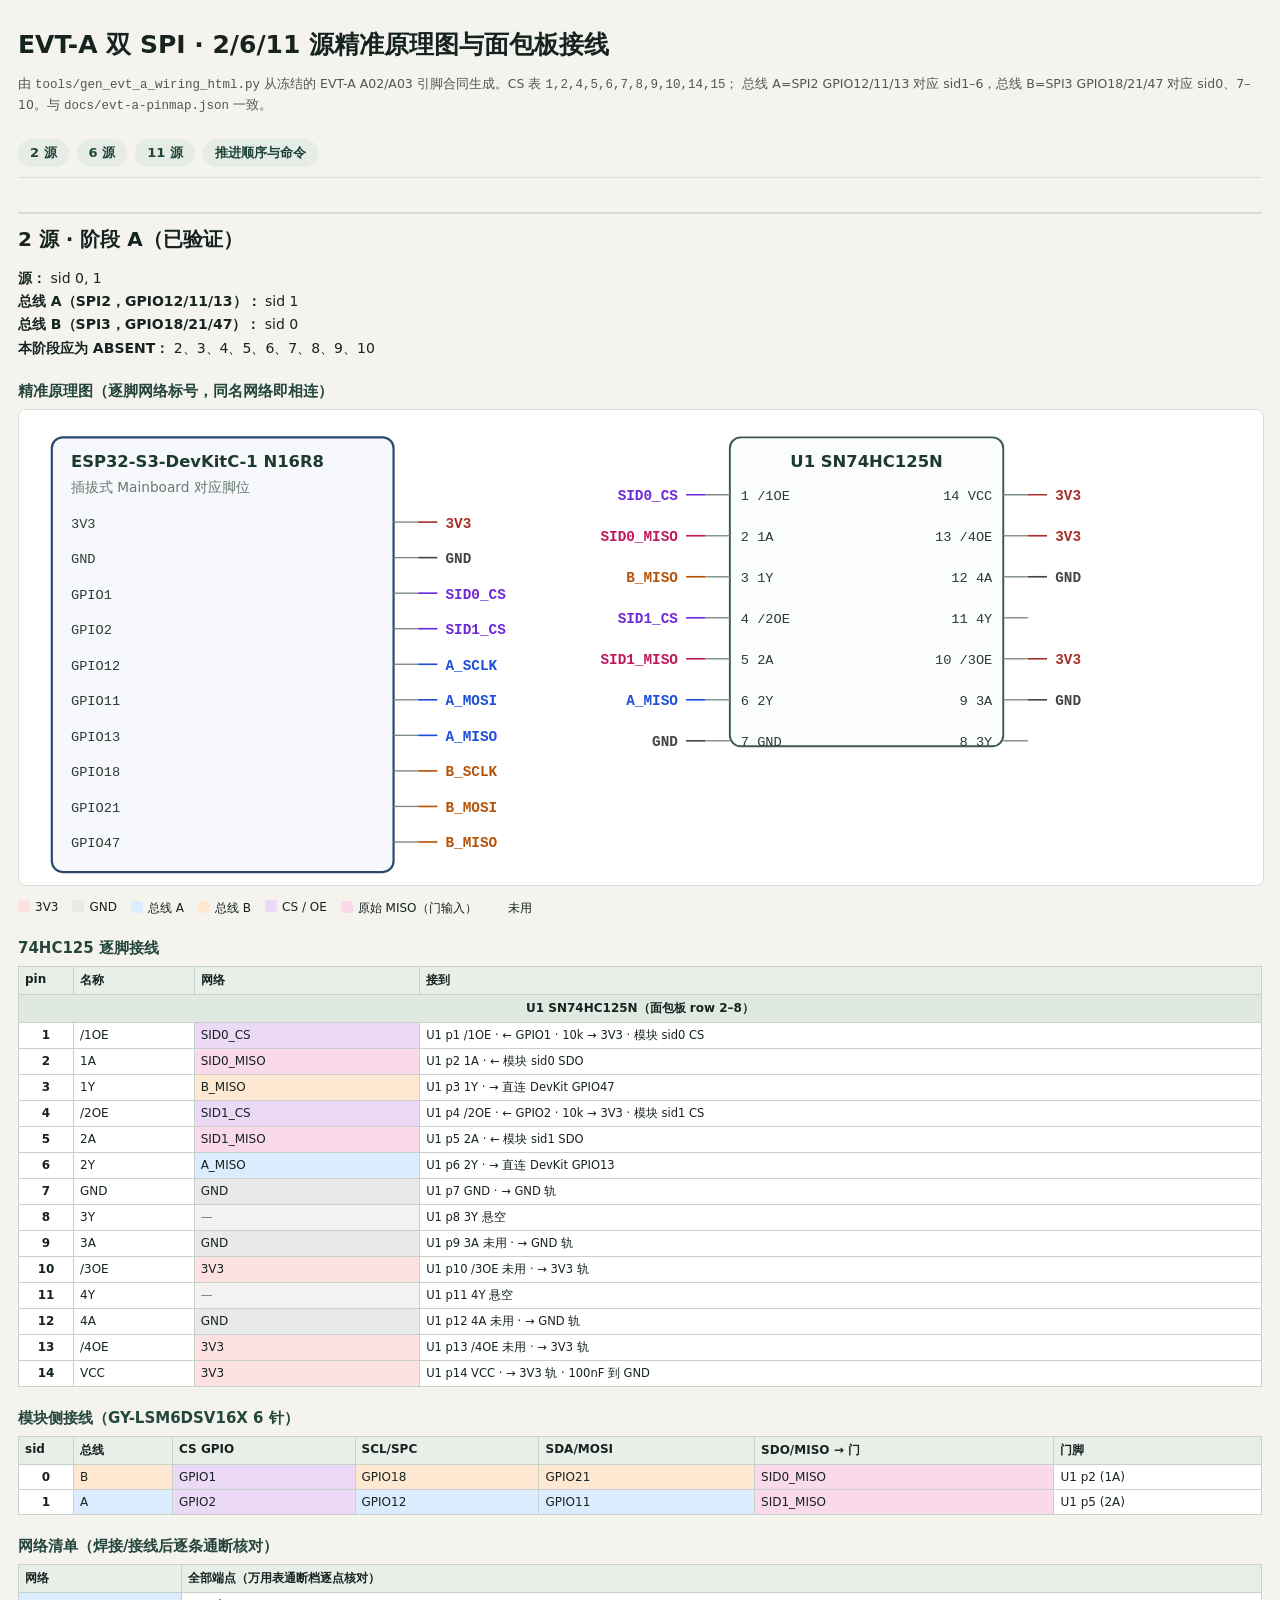
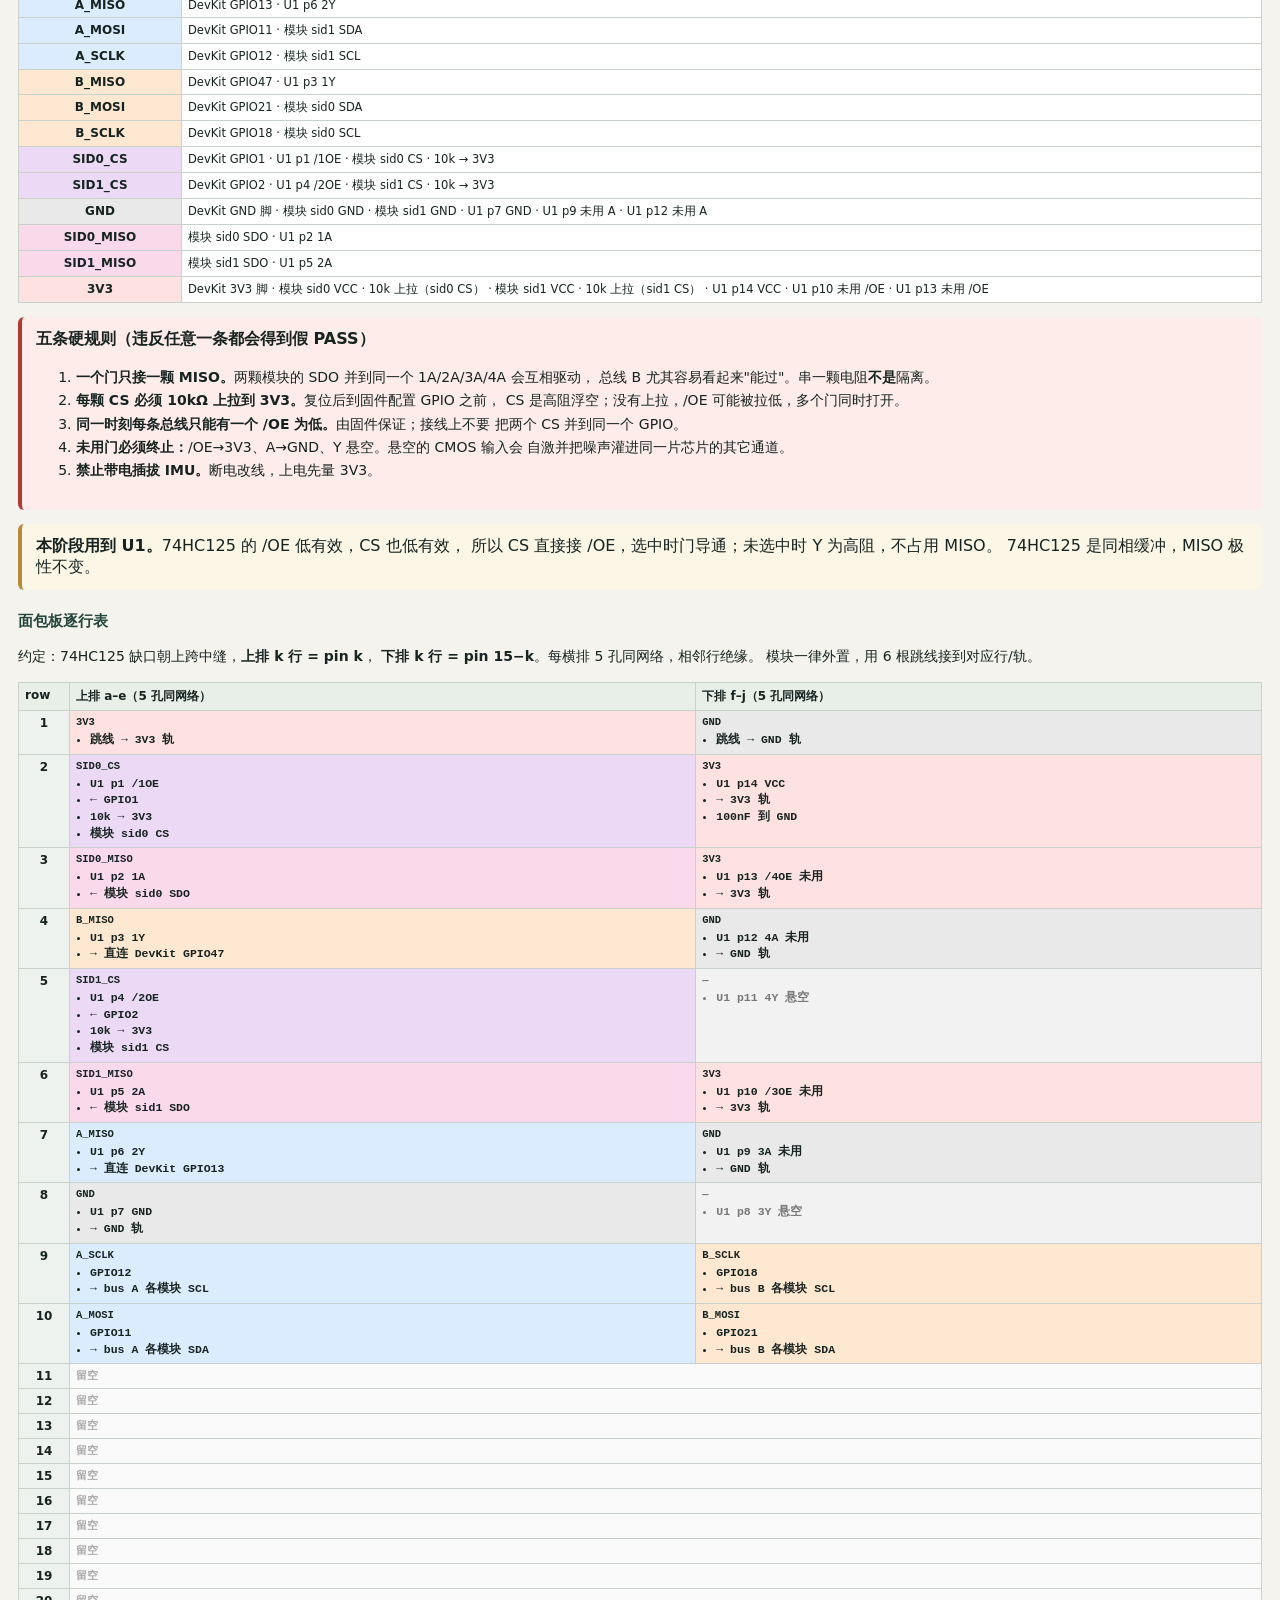
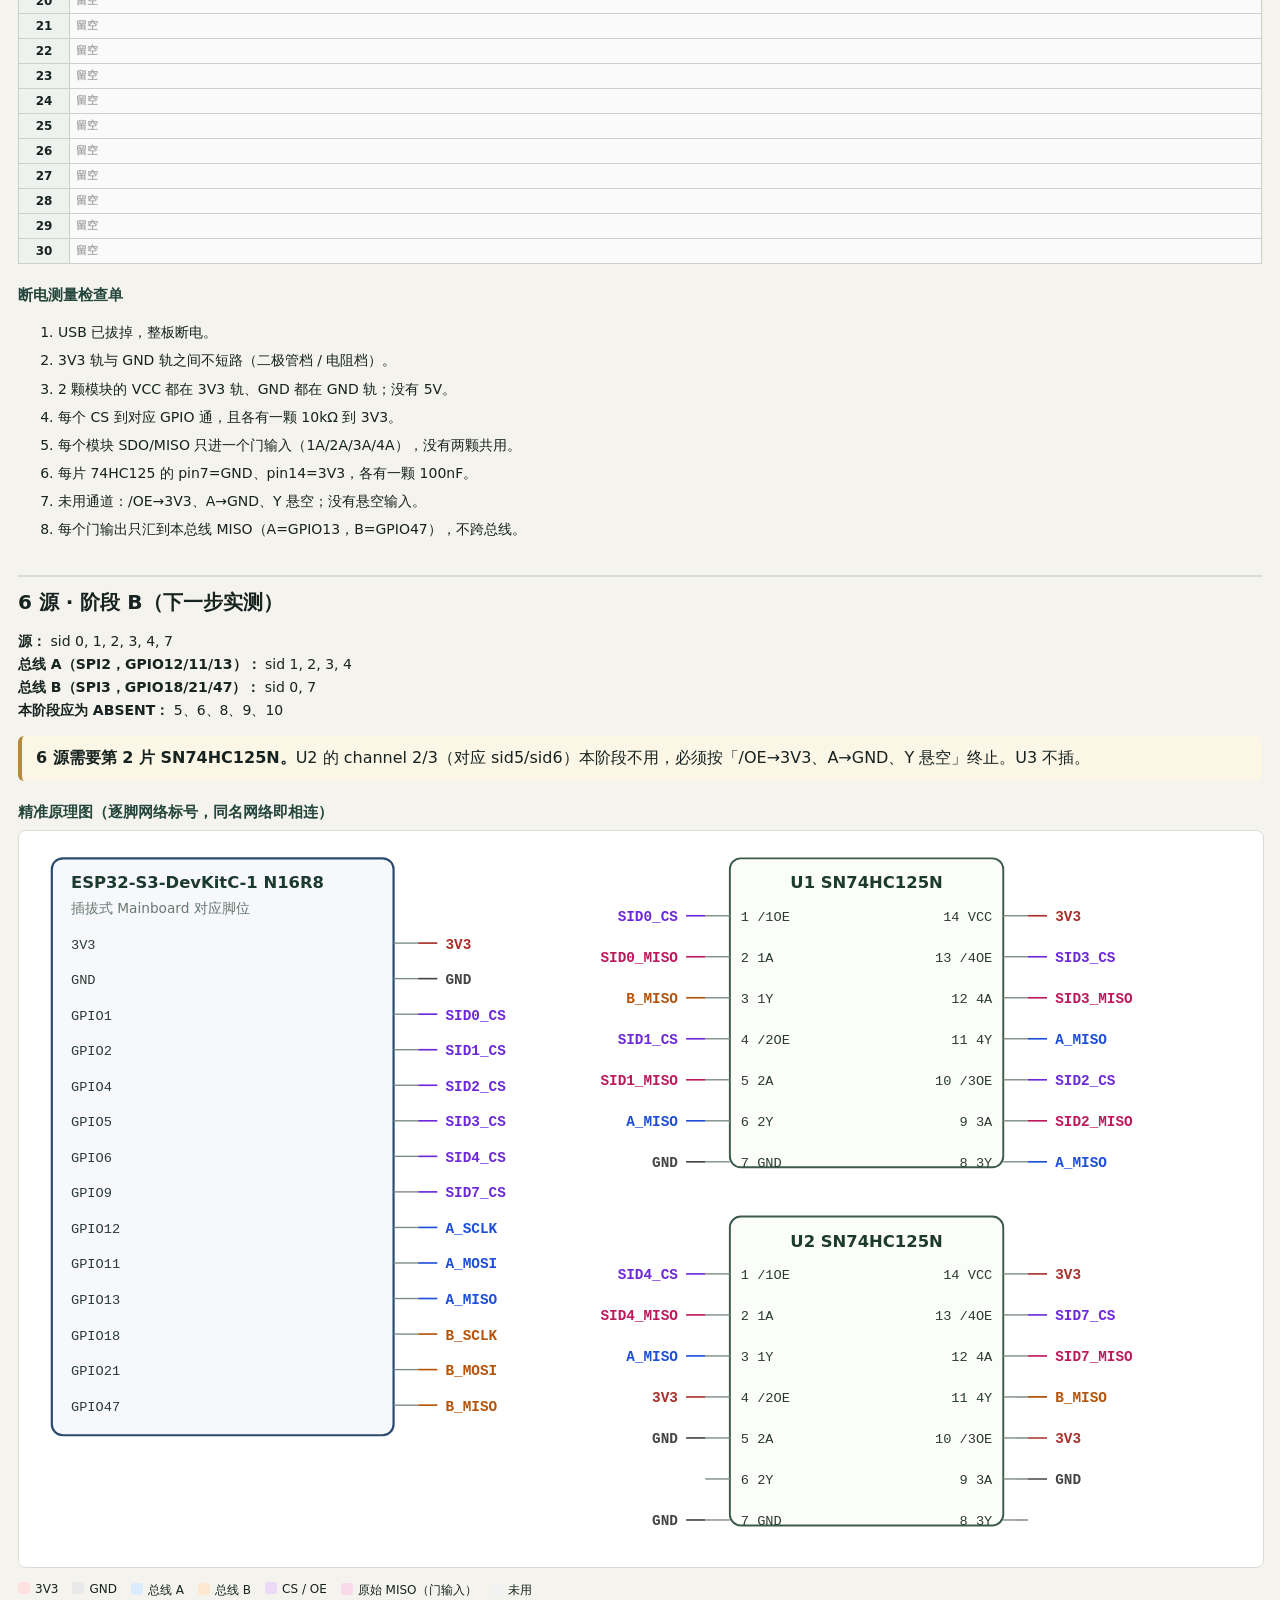
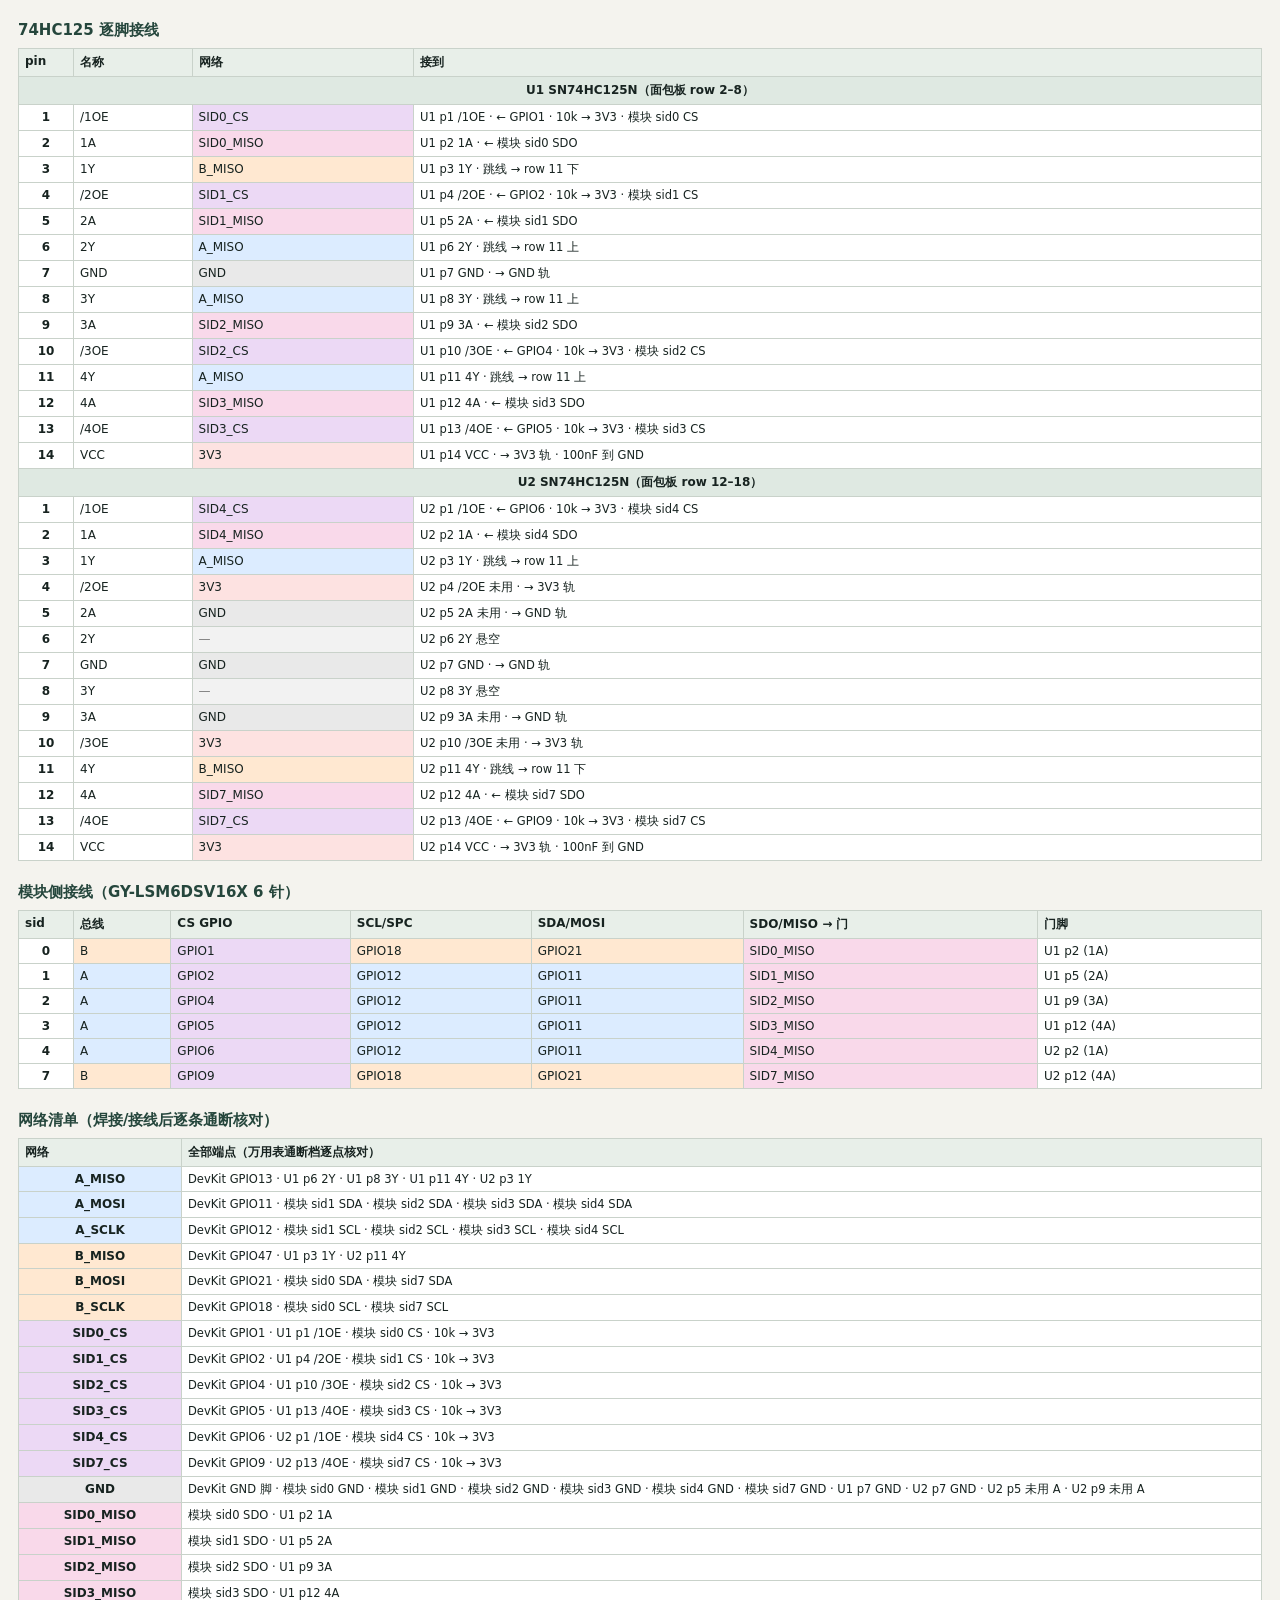
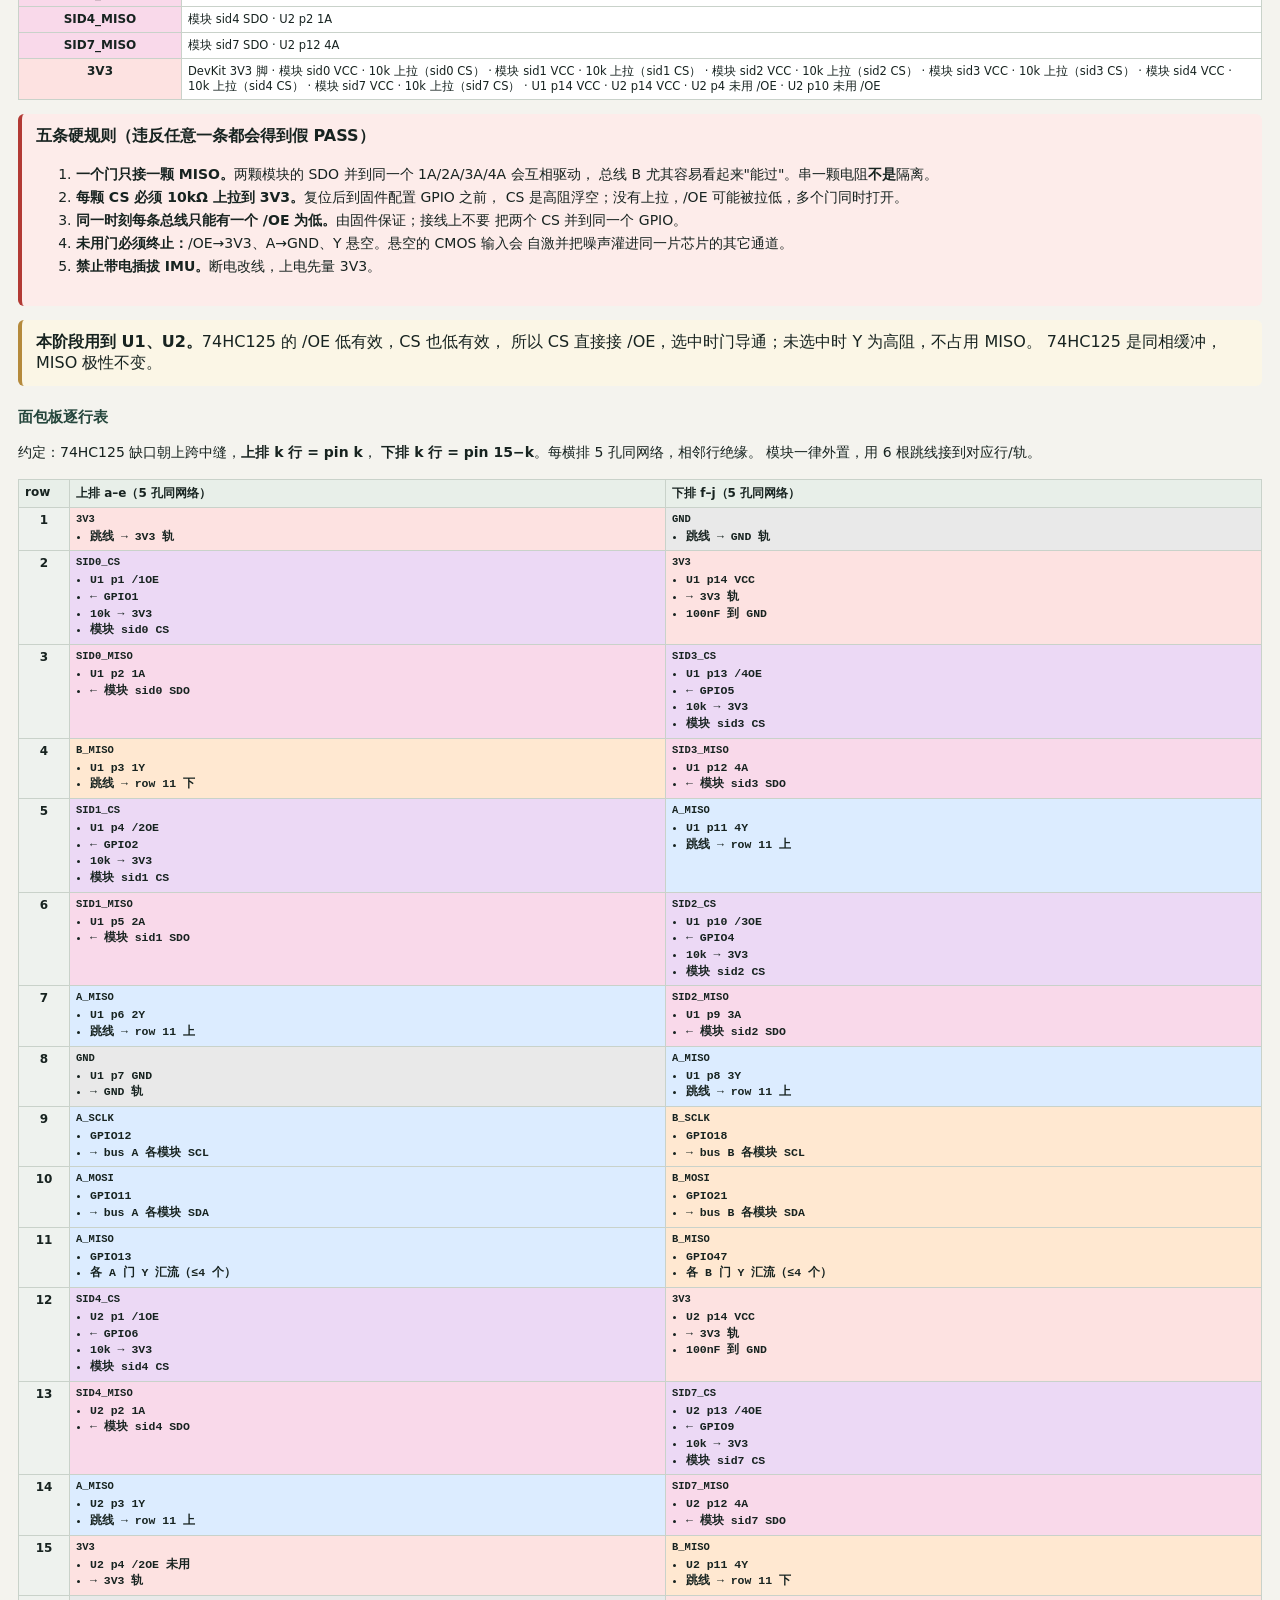
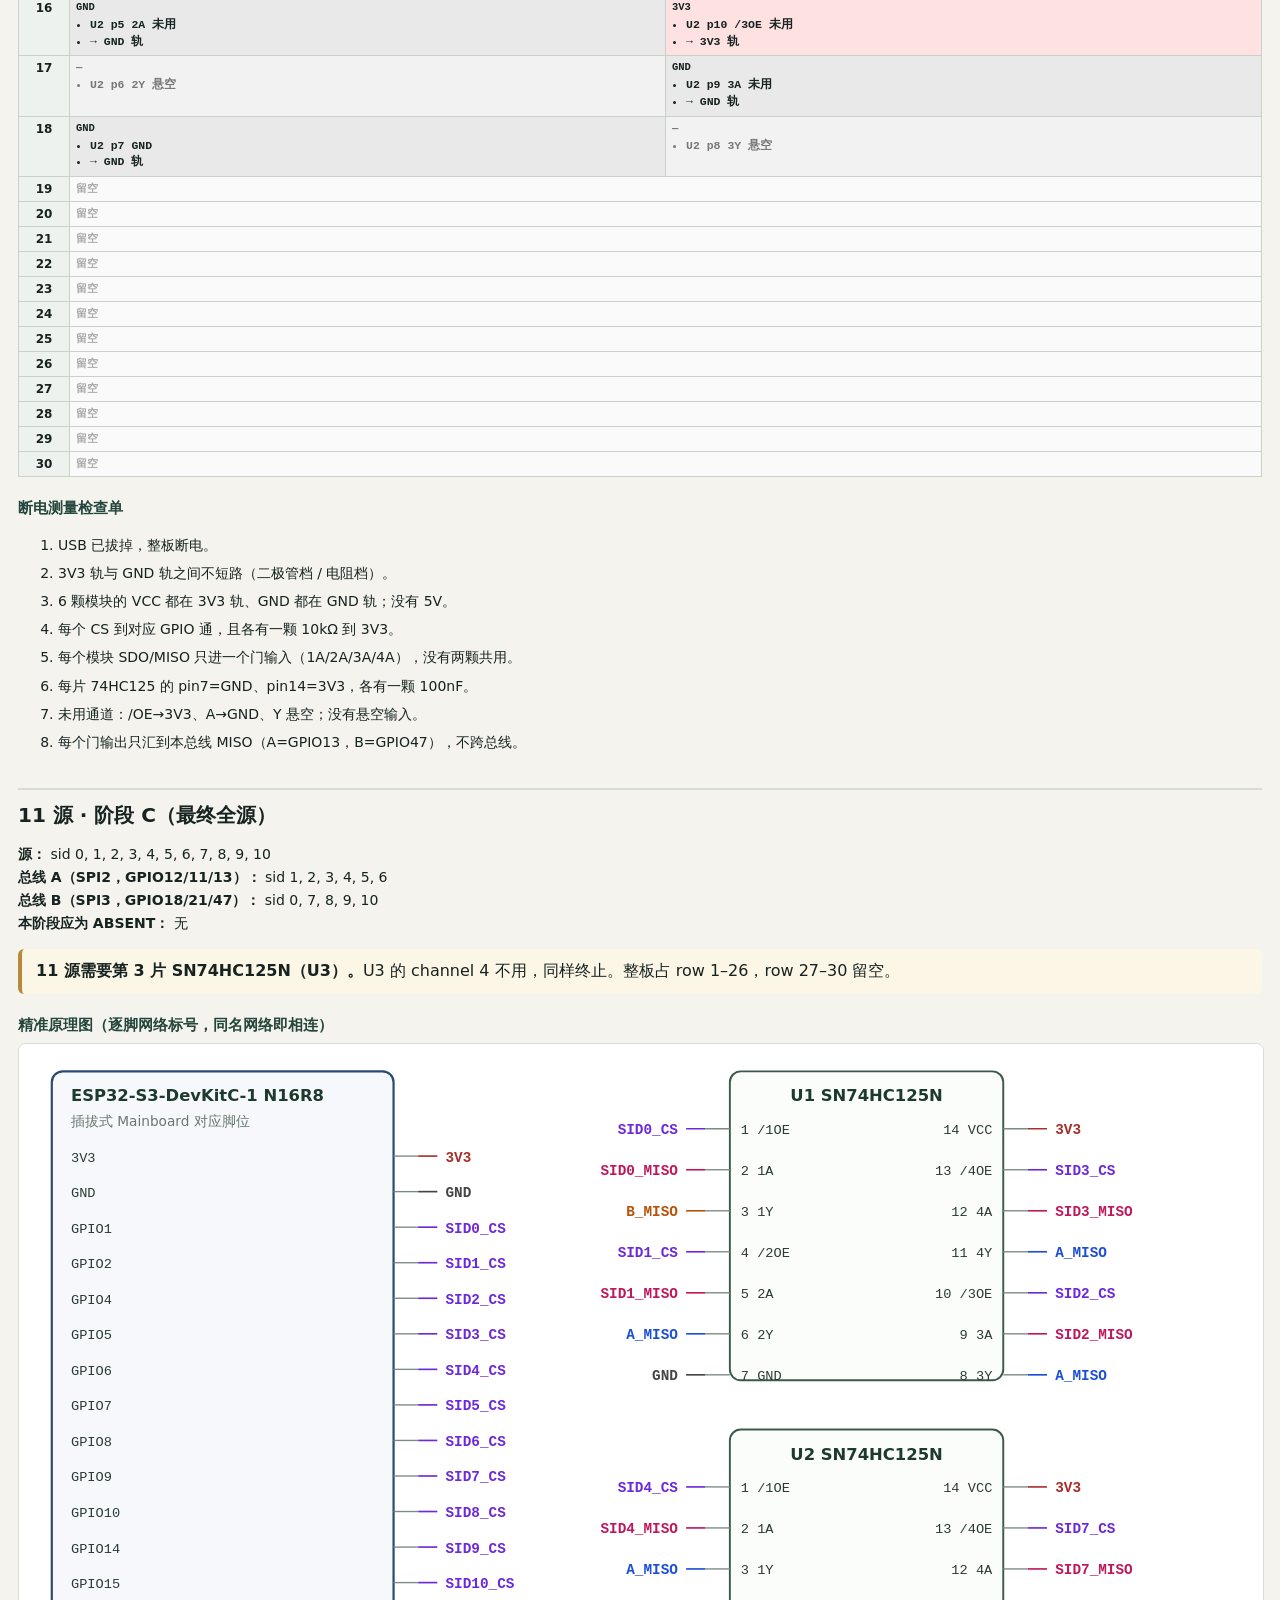
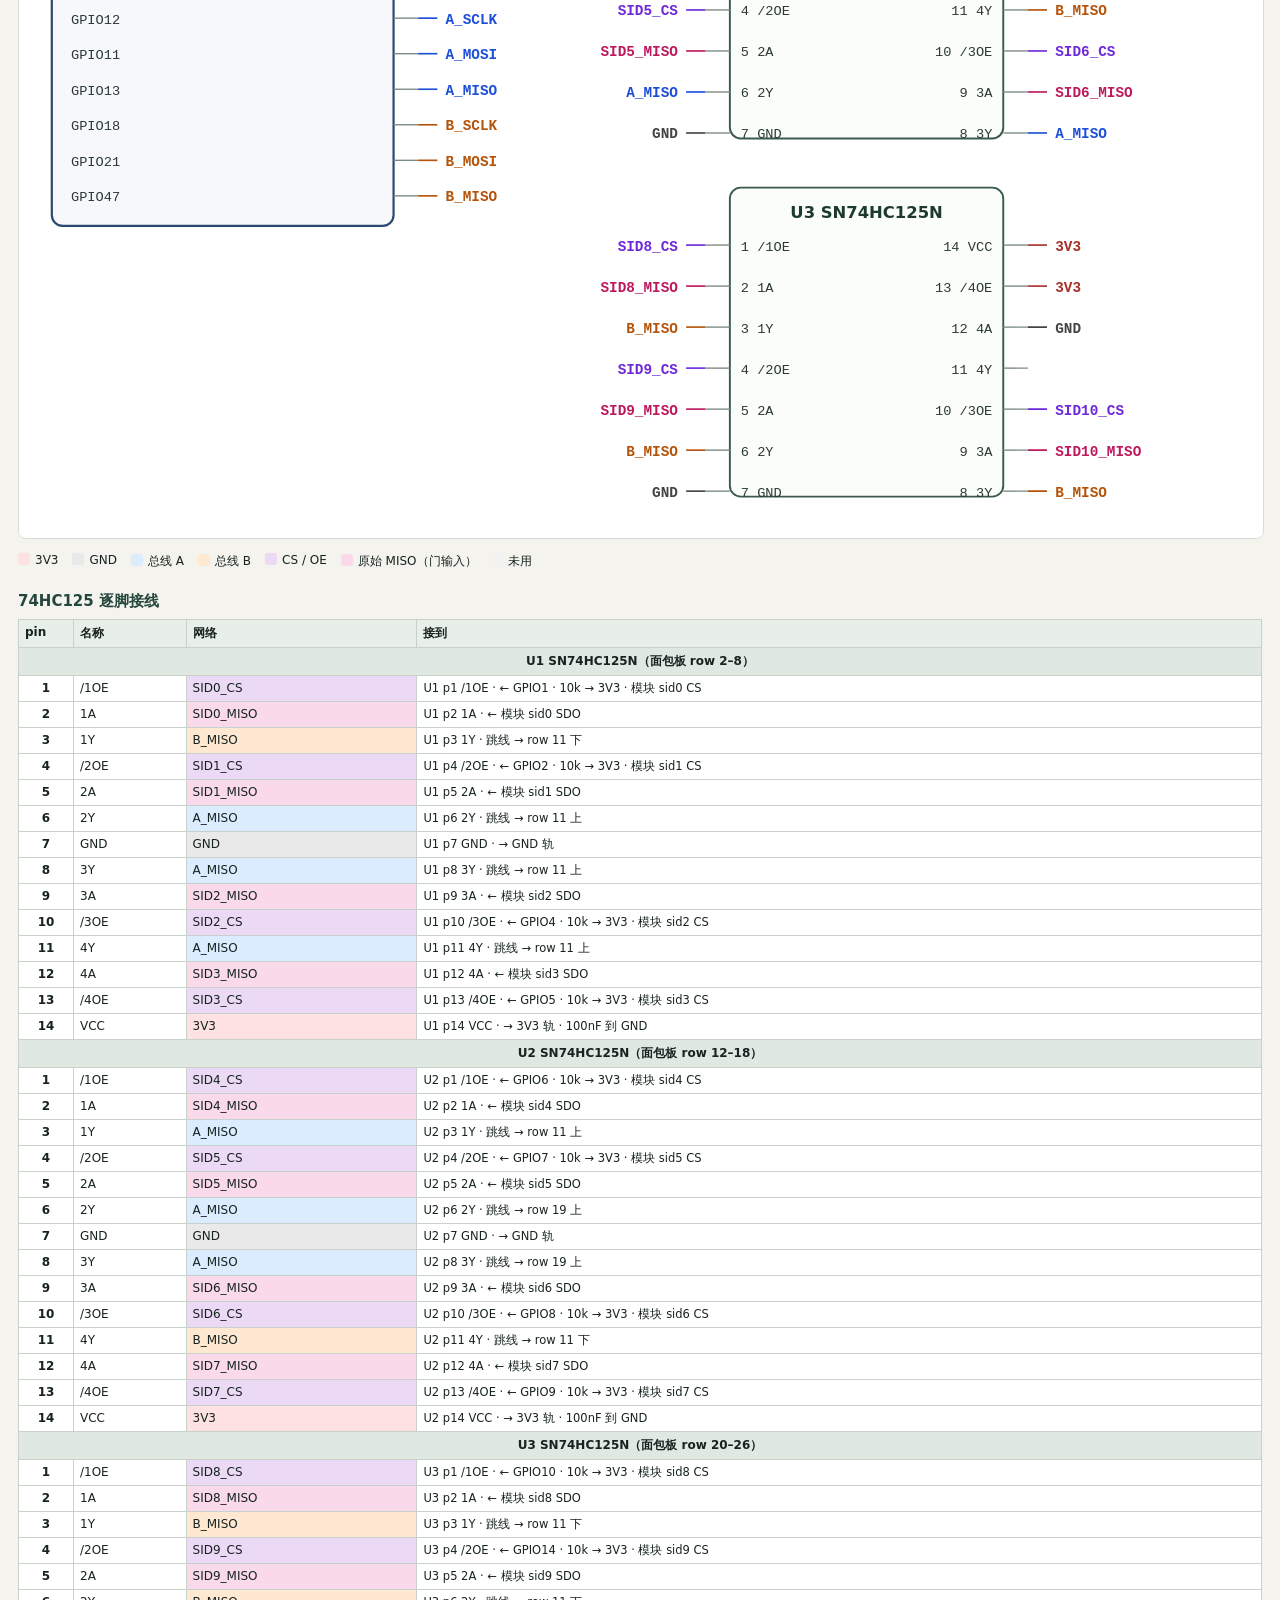
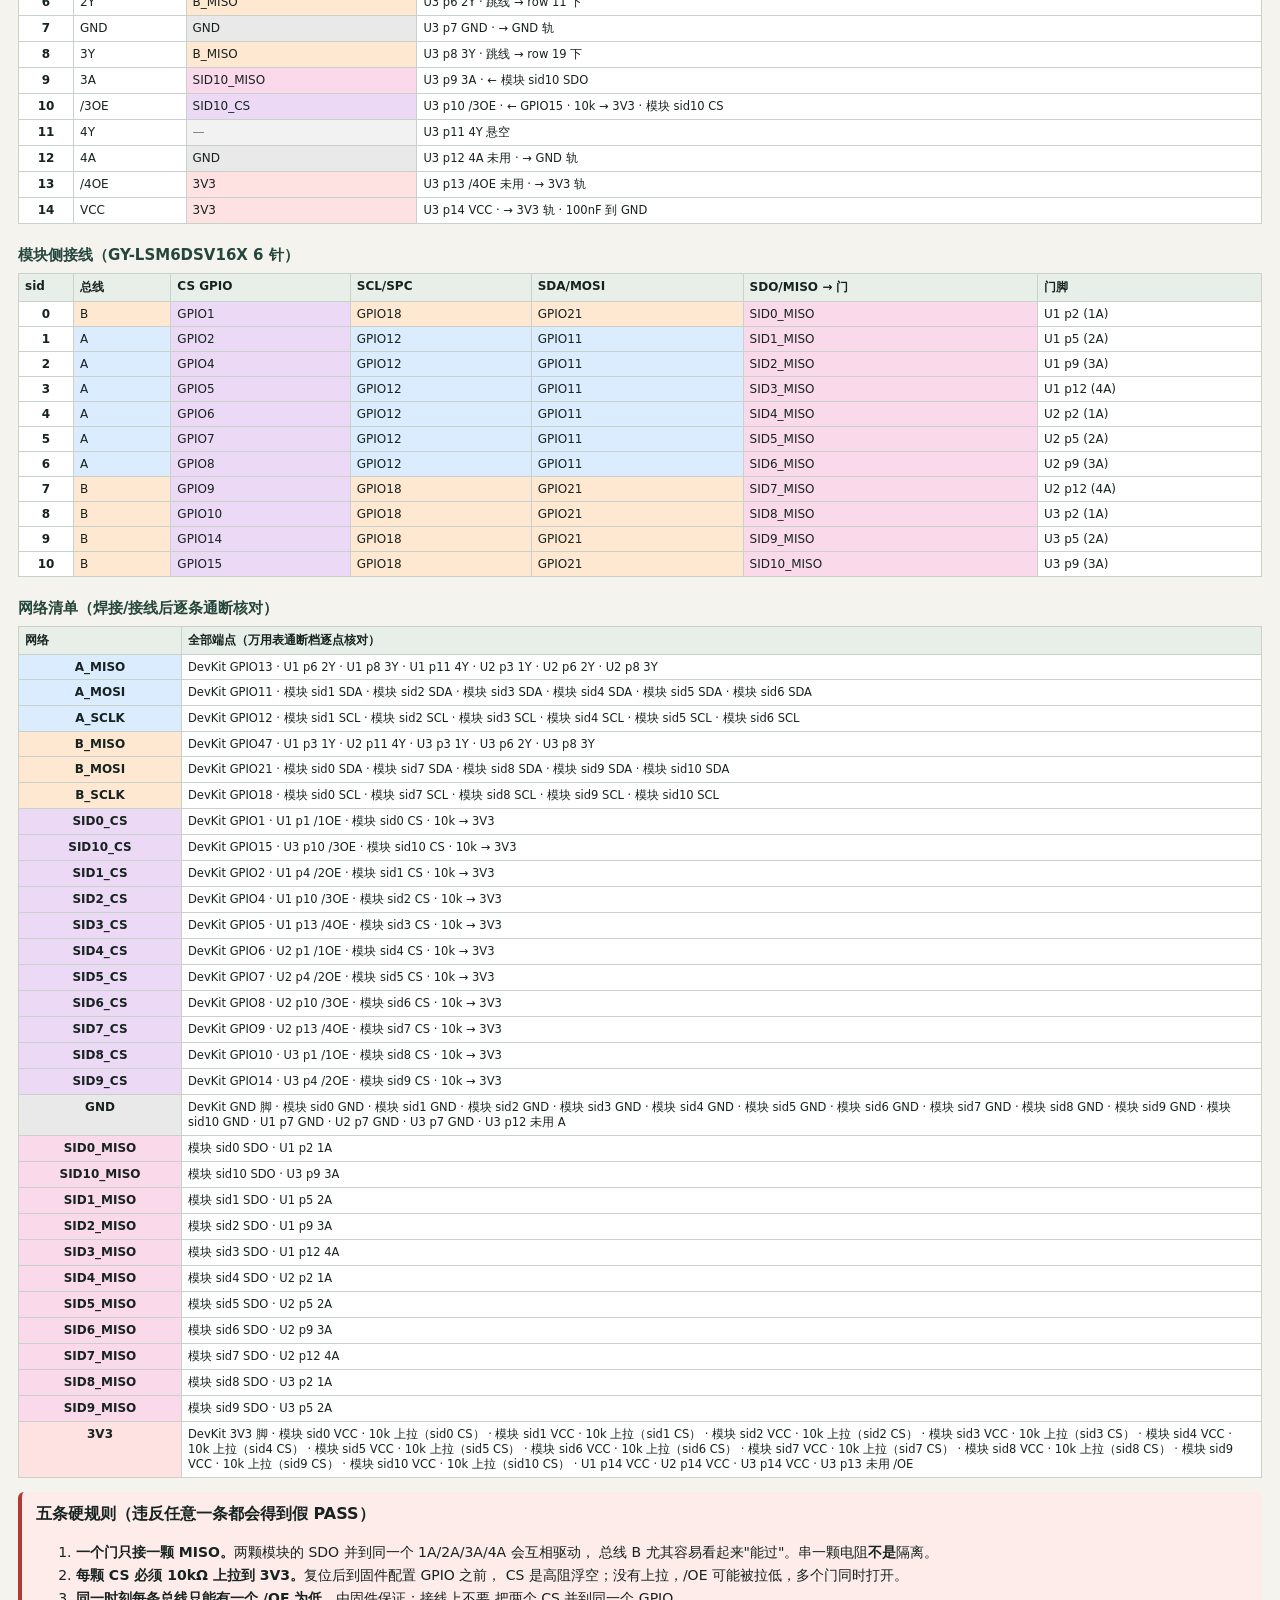
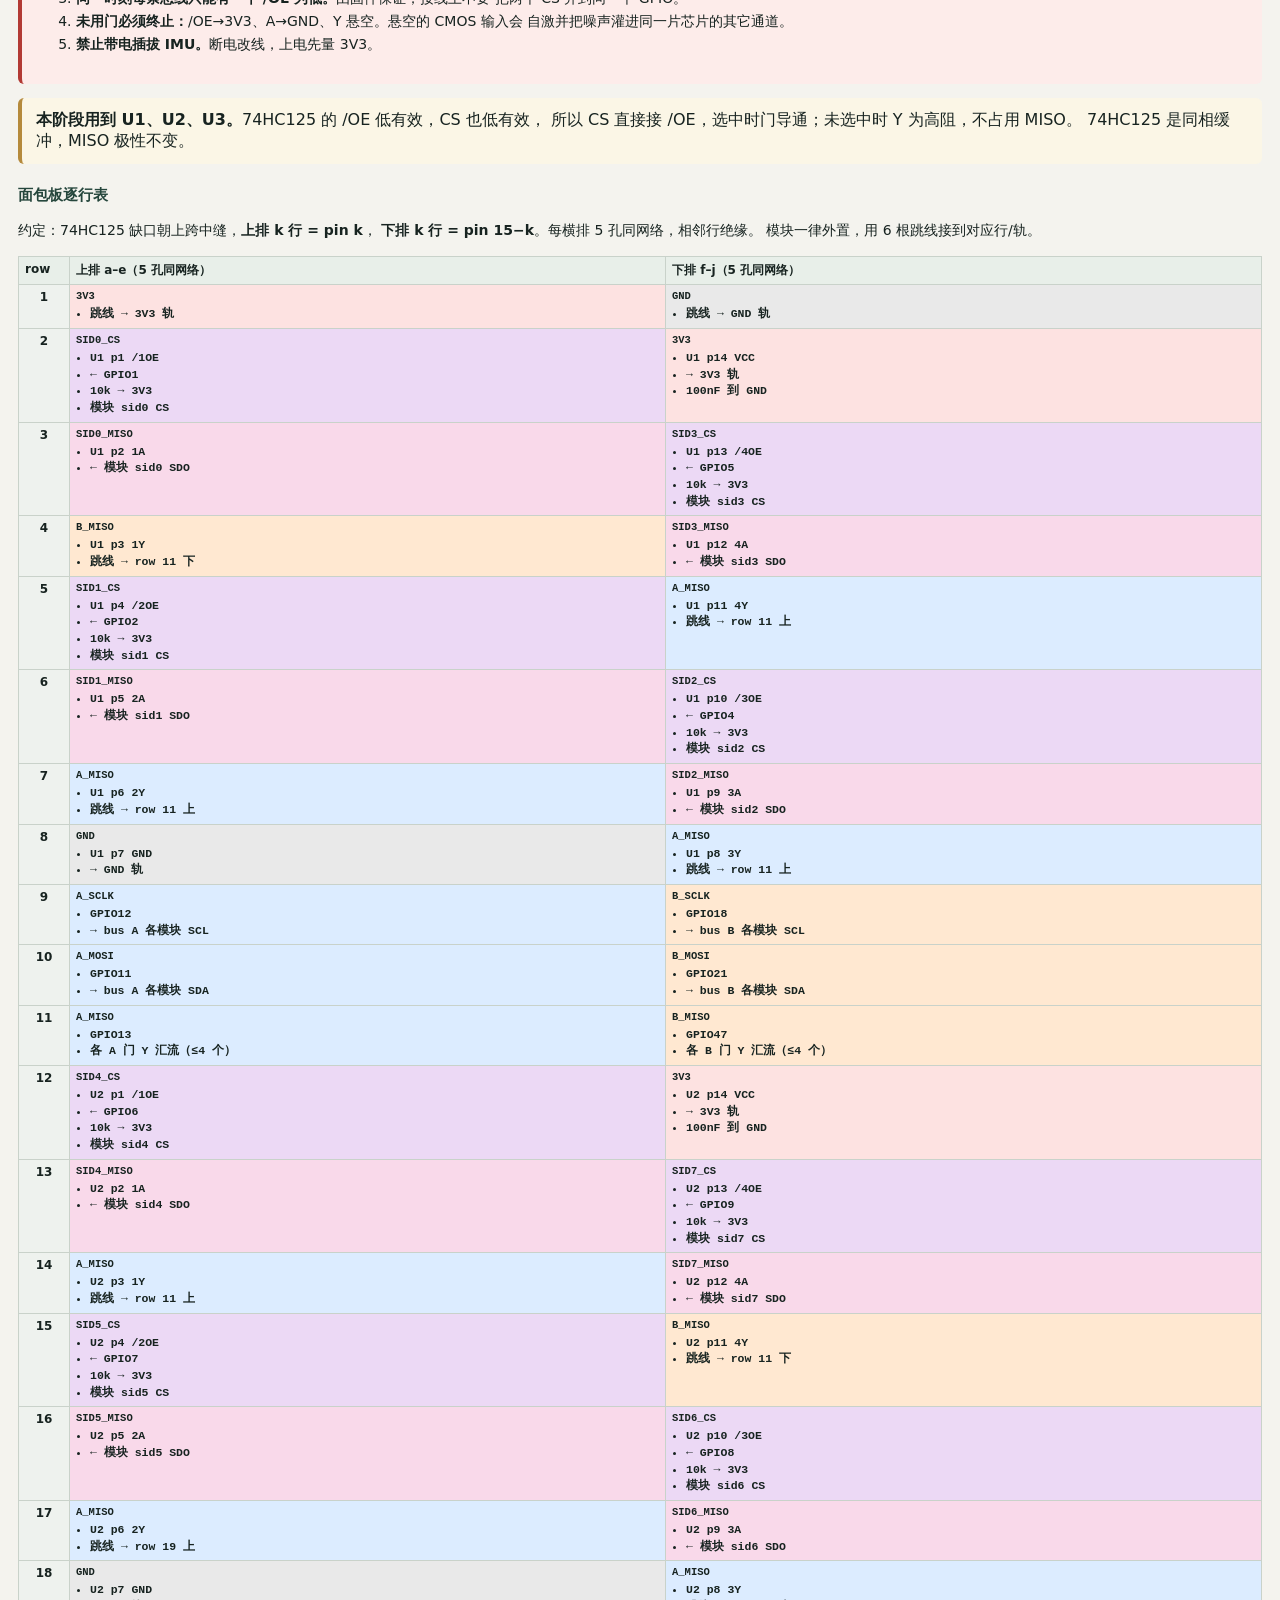
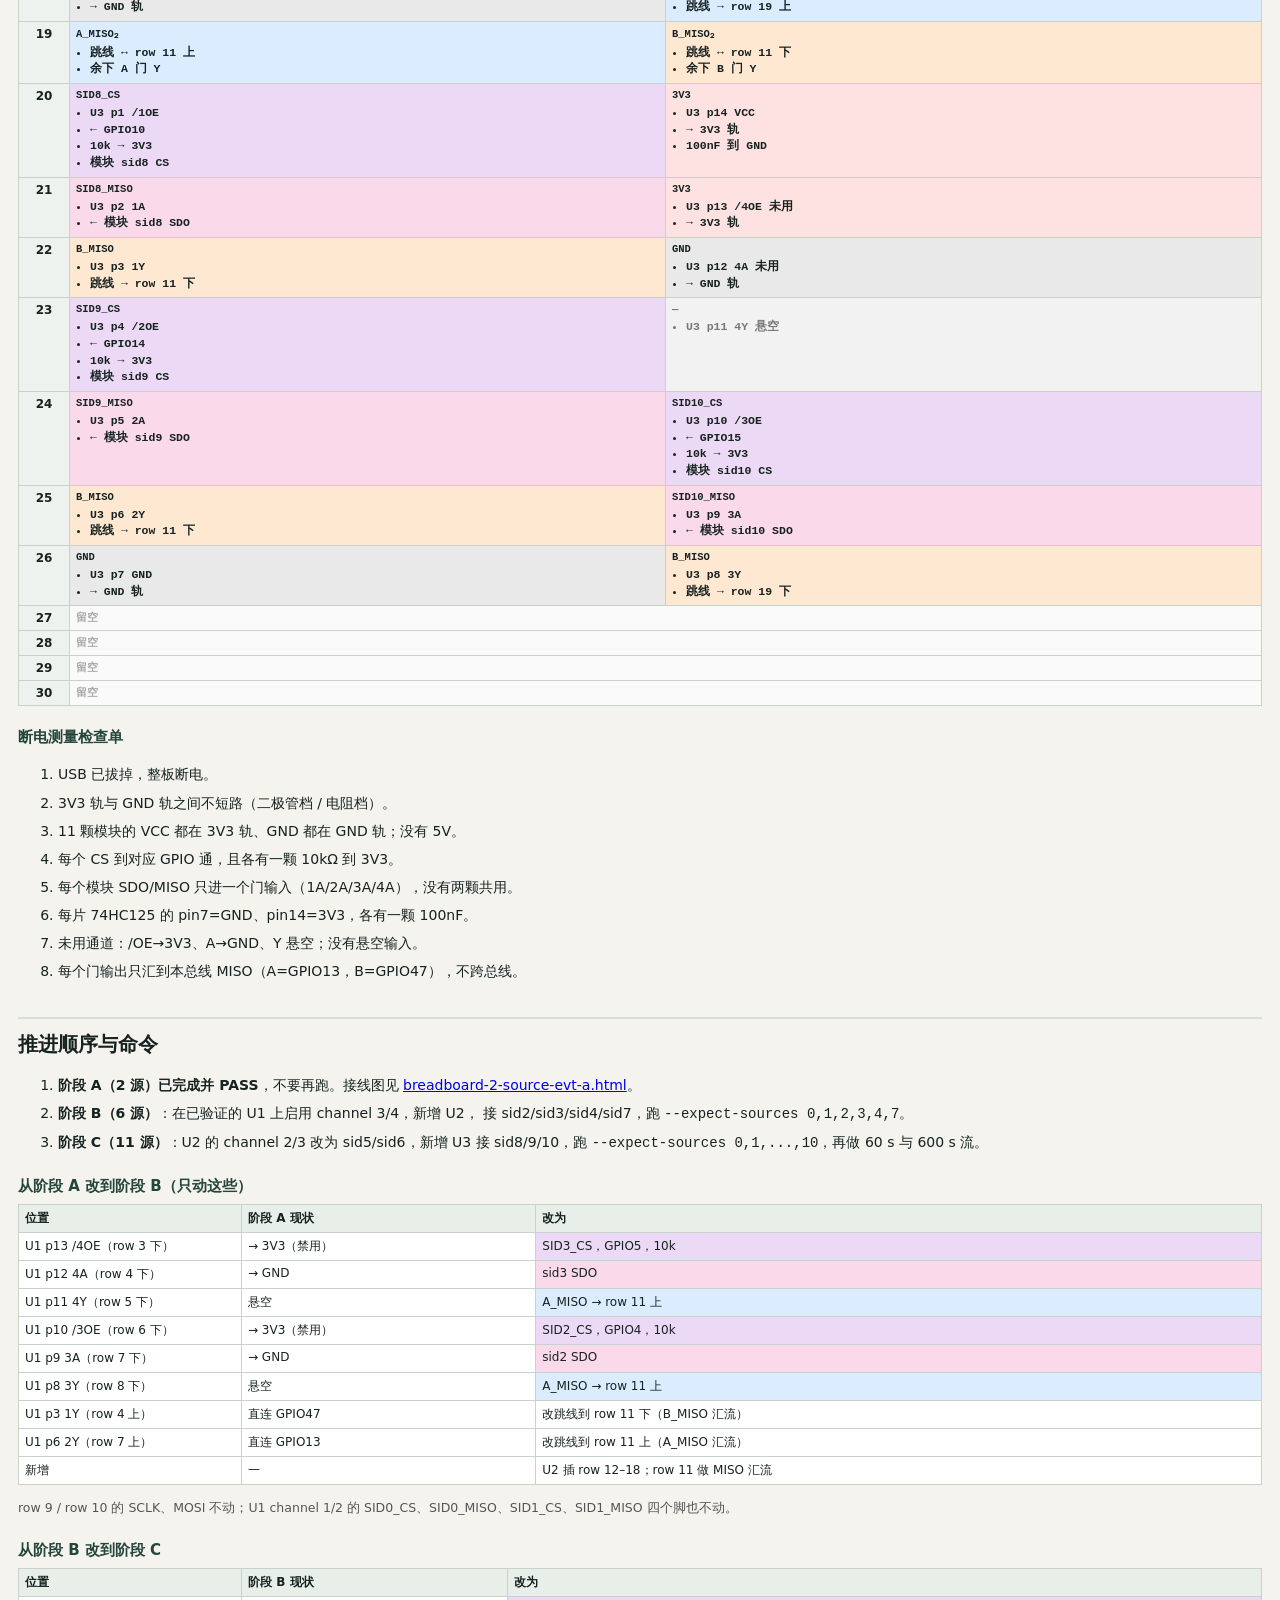
==== commit d696d7b8: "fix(imu): draw stage A as the direct wiring that was measured The combined 2/6/11 document rendered " ====
--- a/docs/evt-a-wiring-2-6-11.html
+++ b/docs/evt-a-wiring-2-6-11.html
@@ -87,7 +87,7 @@
 </div>
 
 <h3>74HC125 逐脚接线</h3>
-<table class="pins"><thead><tr><th>pin</th><th>名称</th><th>网络</th><th>接到</th></tr></thead><tbody><tr class="pkghdr"><td colspan="4">U1 SN74HC125N（面包板 row 2–8）</td></tr><tr><td>1</td><td>/1OE</td><td class="n-cs">SID0_CS</td><td class="conn">U1 p1 /1OE · ← GPIO1 · 10k → 3V3 · 模块 sid0 CS</td></tr><tr><td>2</td><td>1A</td><td class="n-miso">SID0_MISO</td><td class="conn">U1 p2 1A · ← 模块 sid0 SDO</td></tr><tr><td>3</td><td>1Y</td><td class="n-busB">B_MISO</td><td class="conn">U1 p3 1Y · 跳线 → row 11 下</td></tr><tr><td>4</td><td>/2OE</td><td class="n-cs">SID1_CS</td><td class="conn">U1 p4 /2OE · ← GPIO2 · 10k → 3V3 · 模块 sid1 CS</td></tr><tr><td>5</td><td>2A</td><td class="n-miso">SID1_MISO</td><td class="conn">U1 p5 2A · ← 模块 sid1 SDO</td></tr><tr><td>6</td><td>2Y</td><td class="n-busA">A_MISO</td><td class="conn">U1 p6 2Y · 跳线 → row 11 上</td></tr><tr><td>7</td><td>GND</td><td class="n-gnd">GND</td><td class="conn">U1 p7 GND · → GND 轨</td></tr><tr><td>8</td><td>3Y</td><td class="n-nc">—</td><td class="conn">U1 p8 3Y 悬空</td></tr><tr><td>9</td><td>3A</td><td class="n-gnd">GND</td><td class="conn">U1 p9 3A 未用 · → GND 轨</td></tr><tr><td>10</td><td>/3OE</td><td class="n-pwr">3V3</td><td class="conn">U1 p10 /3OE 未用 · → 3V3 轨</td></tr><tr><td>11</td><td>4Y</td><td class="n-nc">—</td><td class="conn">U1 p11 4Y 悬空</td></tr><tr><td>12</td><td>4A</td><td class="n-gnd">GND</td><td class="conn">U1 p12 4A 未用 · → GND 轨</td></tr><tr><td>13</td><td>/4OE</td><td class="n-pwr">3V3</td><td class="conn">U1 p13 /4OE 未用 · → 3V3 轨</td></tr><tr><td>14</td><td>VCC</td><td class="n-pwr">3V3</td><td class="conn">U1 p14 VCC · → 3V3 轨 · 100nF 到 GND</td></tr></tbody></table>
+<table class="pins"><thead><tr><th>pin</th><th>名称</th><th>网络</th><th>接到</th></tr></thead><tbody><tr class="pkghdr"><td colspan="4">U1 SN74HC125N（面包板 row 2–8）</td></tr><tr><td>1</td><td>/1OE</td><td class="n-cs">SID0_CS</td><td class="conn">U1 p1 /1OE · ← GPIO1 · 10k → 3V3 · 模块 sid0 CS</td></tr><tr><td>2</td><td>1A</td><td class="n-miso">SID0_MISO</td><td class="conn">U1 p2 1A · ← 模块 sid0 SDO</td></tr><tr><td>3</td><td>1Y</td><td class="n-busB">B_MISO</td><td class="conn">U1 p3 1Y · → 直连 DevKit GPIO47</td></tr><tr><td>4</td><td>/2OE</td><td class="n-cs">SID1_CS</td><td class="conn">U1 p4 /2OE · ← GPIO2 · 10k → 3V3 · 模块 sid1 CS</td></tr><tr><td>5</td><td>2A</td><td class="n-miso">SID1_MISO</td><td class="conn">U1 p5 2A · ← 模块 sid1 SDO</td></tr><tr><td>6</td><td>2Y</td><td class="n-busA">A_MISO</td><td class="conn">U1 p6 2Y · → 直连 DevKit GPIO13</td></tr><tr><td>7</td><td>GND</td><td class="n-gnd">GND</td><td class="conn">U1 p7 GND · → GND 轨</td></tr><tr><td>8</td><td>3Y</td><td class="n-nc">—</td><td class="conn">U1 p8 3Y 悬空</td></tr><tr><td>9</td><td>3A</td><td class="n-gnd">GND</td><td class="conn">U1 p9 3A 未用 · → GND 轨</td></tr><tr><td>10</td><td>/3OE</td><td class="n-pwr">3V3</td><td class="conn">U1 p10 /3OE 未用 · → 3V3 轨</td></tr><tr><td>11</td><td>4Y</td><td class="n-nc">—</td><td class="conn">U1 p11 4Y 悬空</td></tr><tr><td>12</td><td>4A</td><td class="n-gnd">GND</td><td class="conn">U1 p12 4A 未用 · → GND 轨</td></tr><tr><td>13</td><td>/4OE</td><td class="n-pwr">3V3</td><td class="conn">U1 p13 /4OE 未用 · → 3V3 轨</td></tr><tr><td>14</td><td>VCC</td><td class="n-pwr">3V3</td><td class="conn">U1 p14 VCC · → 3V3 轨 · 100nF 到 GND</td></tr></tbody></table>
 
 <h3>模块侧接线（GY-LSM6DSV16X 6 针）</h3>
 <table class="pins"><thead><tr><th>sid</th><th>总线</th><th>CS GPIO</th><th>SCL/SPC</th><th>SDA/MOSI</th><th>SDO/MISO → 门</th><th>门脚</th></tr></thead><tbody><tr><td><b>0</b></td><td class="n-busB">B</td><td class="n-cs">GPIO1</td><td class="n-busB">GPIO18</td><td class="n-busB">GPIO21</td><td class="n-miso">SID0_MISO</td><td>U1 p2 (1A)</td></tr><tr><td><b>1</b></td><td class="n-busA">A</td><td class="n-cs">GPIO2</td><td class="n-busA">GPIO12</td><td class="n-busA">GPIO11</td><td class="n-miso">SID1_MISO</td><td>U1 p5 (2A)</td></tr></tbody></table>
@@ -114,7 +114,7 @@
 <p>约定：74HC125 缺口朝上跨中缝，<b>上排 k 行 = pin k</b>，
 <b>下排 k 行 = pin 15−k</b>。每横排 5 孔同网络，相邻行绝缘。
 模块一律外置，用 6 根跳线接到对应行/轨。</p>
-<table><thead><tr><th>row</th><th>上排 a–e（5 孔同网络）</th><th>下排 f–j（5 孔同网络）</th></tr></thead><tbody><tr><th class='rowno'>1</th><td class="net net-pwr"><b>3V3</b><ul><li>跳线 → 3V3 轨</li></ul></td><td class="net net-gnd"><b>GND</b><ul><li>跳线 → GND 轨</li></ul></td></tr><tr><th class='rowno'>2</th><td class="net net-cs"><b>SID0_CS</b><ul><li>U1 p1 /1OE</li><li>← GPIO1</li><li>10k → 3V3</li><li>模块 sid0 CS</li></ul></td><td class="net net-pwr"><b>3V3</b><ul><li>U1 p14 VCC</li><li>→ 3V3 轨</li><li>100nF 到 GND</li></ul></td></tr><tr><th class='rowno'>3</th><td class="net net-miso"><b>SID0_MISO</b><ul><li>U1 p2 1A</li><li>← 模块 sid0 SDO</li></ul></td><td class="net net-pwr"><b>3V3</b><ul><li>U1 p13 /4OE 未用</li><li>→ 3V3 轨</li></ul></td></tr><tr><th class='rowno'>4</th><td class="net net-busB"><b>B_MISO</b><ul><li>U1 p3 1Y</li><li>跳线 → row 11 下</li></ul></td><td class="net net-gnd"><b>GND</b><ul><li>U1 p12 4A 未用</li><li>→ GND 轨</li></ul></td></tr><tr><th class='rowno'>5</th><td class="net net-cs"><b>SID1_CS</b><ul><li>U1 p4 /2OE</li><li>← GPIO2</li><li>10k → 3V3</li><li>模块 sid1 CS</li></ul></td><td class="net net-nc"><b>—</b><ul><li>U1 p11 4Y 悬空</li></ul></td></tr><tr><th class='rowno'>6</th><td class="net net-miso"><b>SID1_MISO</b><ul><li>U1 p5 2A</li><li>← 模块 sid1 SDO</li></ul></td><td class="net net-pwr"><b>3V3</b><ul><li>U1 p10 /3OE 未用</li><li>→ 3V3 轨</li></ul></td></tr><tr><th class='rowno'>7</th><td class="net net-busA"><b>A_MISO</b><ul><li>U1 p6 2Y</li><li>跳线 → row 11 上</li></ul></td><td class="net net-gnd"><b>GND</b><ul><li>U1 p9 3A 未用</li><li>→ GND 轨</li></ul></td></tr><tr><th class='rowno'>8</th><td class="net net-gnd"><b>GND</b><ul><li>U1 p7 GND</li><li>→ GND 轨</li></ul></td><td class="net net-nc"><b>—</b><ul><li>U1 p8 3Y 悬空</li></ul></td></tr><tr><th class='rowno'>9</th><td class="net net-busA"><b>A_SCLK</b><ul><li>GPIO12</li><li>→ bus A 各模块 SCL</li></ul></td><td class="net net-busB"><b>B_SCLK</b><ul><li>GPIO18</li><li>→ bus B 各模块 SCL</li></ul></td></tr><tr><th class='rowno'>10</th><td class="net net-busA"><b>A_MOSI</b><ul><li>GPIO11</li><li>→ bus A 各模块 SDA</li></ul></td><td class="net net-busB"><b>B_MOSI</b><ul><li>GPIO21</li><li>→ bus B 各模块 SDA</li></ul></td></tr><tr><th class='rowno'>11</th><td class="net net-busA"><b>A_MISO</b><ul><li>GPIO13</li><li>各 A 门 Y 汇流（≤4 个）</li></ul></td><td class="net net-busB"><b>B_MISO</b><ul><li>GPIO47</li><li>各 B 门 Y 汇流（≤4 个）</li></ul></td></tr><tr><th class='rowno'>12</th><td class='net net-spare' colspan='2'>留空</td></tr><tr><th class='rowno'>13</th><td class='net net-spare' colspan='2'>留空</td></tr><tr><th class='rowno'>14</th><td class='net net-spare' colspan='2'>留空</td></tr><tr><th class='rowno'>15</th><td class='net net-spare' colspan='2'>留空</td></tr><tr><th class='rowno'>16</th><td class='net net-spare' colspan='2'>留空</td></tr><tr><th class='rowno'>17</th><td class='net net-spare' colspan='2'>留空</td></tr><tr><th class='rowno'>18</th><td class='net net-spare' colspan='2'>留空</td></tr><tr><th class='rowno'>19</th><td class='net net-spare' colspan='2'>留空</td></tr><tr><th class='rowno'>20</th><td class='net net-spare' colspan='2'>留空</td></tr><tr><th class='rowno'>21</th><td class='net net-spare' colspan='2'>留空</td></tr><tr><th class='rowno'>22</th><td class='net net-spare' colspan='2'>留空</td></tr><tr><th class='rowno'>23</th><td class='net net-spare' colspan='2'>留空</td></tr><tr><th class='rowno'>24</th><td class='net net-spare' colspan='2'>留空</td></tr><tr><th class='rowno'>25</th><td class='net net-spare' colspan='2'>留空</td></tr><tr><th class='rowno'>26</th><td class='net net-spare' colspan='2'>留空</td></tr><tr><th class='rowno'>27</th><td class='net net-spare' colspan='2'>留空</td></tr><tr><th class='rowno'>28</th><td class='net net-spare' colspan='2'>留空</td></tr><tr><th class='rowno'>29</th><td class='net net-spare' colspan='2'>留空</td></tr><tr><th class='rowno'>30</th><td class='net net-spare' colspan='2'>留空</td></tr></tbody></table>
+<table><thead><tr><th>row</th><th>上排 a–e（5 孔同网络）</th><th>下排 f–j（5 孔同网络）</th></tr></thead><tbody><tr><th class='rowno'>1</th><td class="net net-pwr"><b>3V3</b><ul><li>跳线 → 3V3 轨</li></ul></td><td class="net net-gnd"><b>GND</b><ul><li>跳线 → GND 轨</li></ul></td></tr><tr><th class='rowno'>2</th><td class="net net-cs"><b>SID0_CS</b><ul><li>U1 p1 /1OE</li><li>← GPIO1</li><li>10k → 3V3</li><li>模块 sid0 CS</li></ul></td><td class="net net-pwr"><b>3V3</b><ul><li>U1 p14 VCC</li><li>→ 3V3 轨</li><li>100nF 到 GND</li></ul></td></tr><tr><th class='rowno'>3</th><td class="net net-miso"><b>SID0_MISO</b><ul><li>U1 p2 1A</li><li>← 模块 sid0 SDO</li></ul></td><td class="net net-pwr"><b>3V3</b><ul><li>U1 p13 /4OE 未用</li><li>→ 3V3 轨</li></ul></td></tr><tr><th class='rowno'>4</th><td class="net net-busB"><b>B_MISO</b><ul><li>U1 p3 1Y</li><li>→ 直连 DevKit GPIO47</li></ul></td><td class="net net-gnd"><b>GND</b><ul><li>U1 p12 4A 未用</li><li>→ GND 轨</li></ul></td></tr><tr><th class='rowno'>5</th><td class="net net-cs"><b>SID1_CS</b><ul><li>U1 p4 /2OE</li><li>← GPIO2</li><li>10k → 3V3</li><li>模块 sid1 CS</li></ul></td><td class="net net-nc"><b>—</b><ul><li>U1 p11 4Y 悬空</li></ul></td></tr><tr><th class='rowno'>6</th><td class="net net-miso"><b>SID1_MISO</b><ul><li>U1 p5 2A</li><li>← 模块 sid1 SDO</li></ul></td><td class="net net-pwr"><b>3V3</b><ul><li>U1 p10 /3OE 未用</li><li>→ 3V3 轨</li></ul></td></tr><tr><th class='rowno'>7</th><td class="net net-busA"><b>A_MISO</b><ul><li>U1 p6 2Y</li><li>→ 直连 DevKit GPIO13</li></ul></td><td class="net net-gnd"><b>GND</b><ul><li>U1 p9 3A 未用</li><li>→ GND 轨</li></ul></td></tr><tr><th class='rowno'>8</th><td class="net net-gnd"><b>GND</b><ul><li>U1 p7 GND</li><li>→ GND 轨</li></ul></td><td class="net net-nc"><b>—</b><ul><li>U1 p8 3Y 悬空</li></ul></td></tr><tr><th class='rowno'>9</th><td class="net net-busA"><b>A_SCLK</b><ul><li>GPIO12</li><li>→ bus A 各模块 SCL</li></ul></td><td class="net net-busB"><b>B_SCLK</b><ul><li>GPIO18</li><li>→ bus B 各模块 SCL</li></ul></td></tr><tr><th class='rowno'>10</th><td class="net net-busA"><b>A_MOSI</b><ul><li>GPIO11</li><li>→ bus A 各模块 SDA</li></ul></td><td class="net net-busB"><b>B_MOSI</b><ul><li>GPIO21</li><li>→ bus B 各模块 SDA</li></ul></td></tr><tr><th class='rowno'>11</th><td class='net net-spare' colspan='2'>留空</td></tr><tr><th class='rowno'>12</th><td class='net net-spare' colspan='2'>留空</td></tr><tr><th class='rowno'>13</th><td class='net net-spare' colspan='2'>留空</td></tr><tr><th class='rowno'>14</th><td class='net net-spare' colspan='2'>留空</td></tr><tr><th class='rowno'>15</th><td class='net net-spare' colspan='2'>留空</td></tr><tr><th class='rowno'>16</th><td class='net net-spare' colspan='2'>留空</td></tr><tr><th class='rowno'>17</th><td class='net net-spare' colspan='2'>留空</td></tr><tr><th class='rowno'>18</th><td class='net net-spare' colspan='2'>留空</td></tr><tr><th class='rowno'>19</th><td class='net net-spare' colspan='2'>留空</td></tr><tr><th class='rowno'>20</th><td class='net net-spare' colspan='2'>留空</td></tr><tr><th class='rowno'>21</th><td class='net net-spare' colspan='2'>留空</td></tr><tr><th class='rowno'>22</th><td class='net net-spare' colspan='2'>留空</td></tr><tr><th class='rowno'>23</th><td class='net net-spare' colspan='2'>留空</td></tr><tr><th class='rowno'>24</th><td class='net net-spare' colspan='2'>留空</td></tr><tr><th class='rowno'>25</th><td class='net net-spare' colspan='2'>留空</td></tr><tr><th class='rowno'>26</th><td class='net net-spare' colspan='2'>留空</td></tr><tr><th class='rowno'>27</th><td class='net net-spare' colspan='2'>留空</td></tr><tr><th class='rowno'>28</th><td class='net net-spare' colspan='2'>留空</td></tr><tr><th class='rowno'>29</th><td class='net net-spare' colspan='2'>留空</td></tr><tr><th class='rowno'>30</th><td class='net net-spare' colspan='2'>留空</td></tr></tbody></table>
 
 <h3>断电测量检查单</h3>
 <ol class="check"><li>USB 已拔掉，整板断电。</li><li>3V3 轨与 GND 轨之间不短路（二极管档 / 电阻档）。</li><li>2 颗模块的 VCC 都在 3V3 轨、GND 都在 GND 轨；没有 5V。</li><li>每个 CS 到对应 GPIO 通，且各有一颗 10kΩ 到 3V3。</li><li>每个模块 SDO/MISO 只进一个门输入（1A/2A/3A/4A），没有两颗共用。</li><li>每片 74HC125 的 pin7=GND、pin14=3V3，各有一颗 100nF。</li><li>未用通道：/OE→3V3、A→GND、Y 悬空；没有悬空输入。</li><li>每个门输出只汇到本总线 MISO（A=GPIO13，B=GPIO47），不跨总线。</li></ol>
